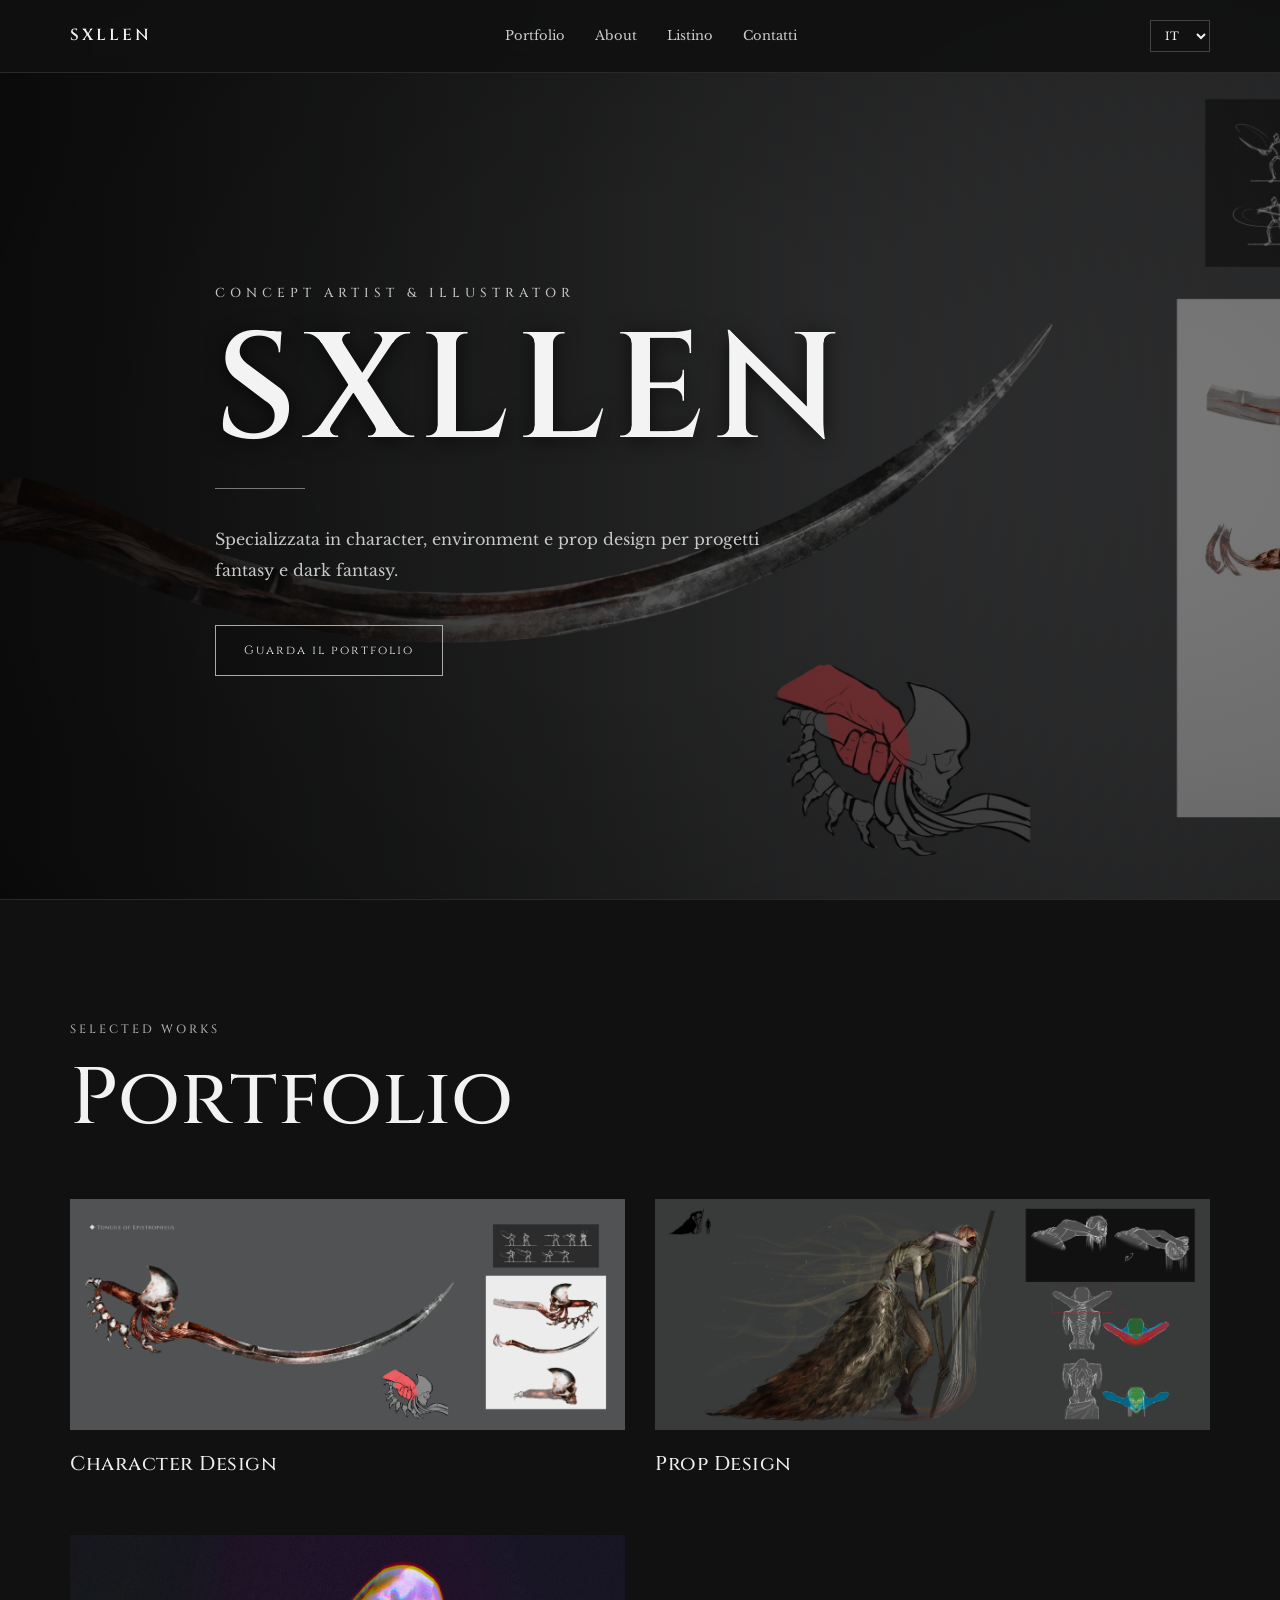
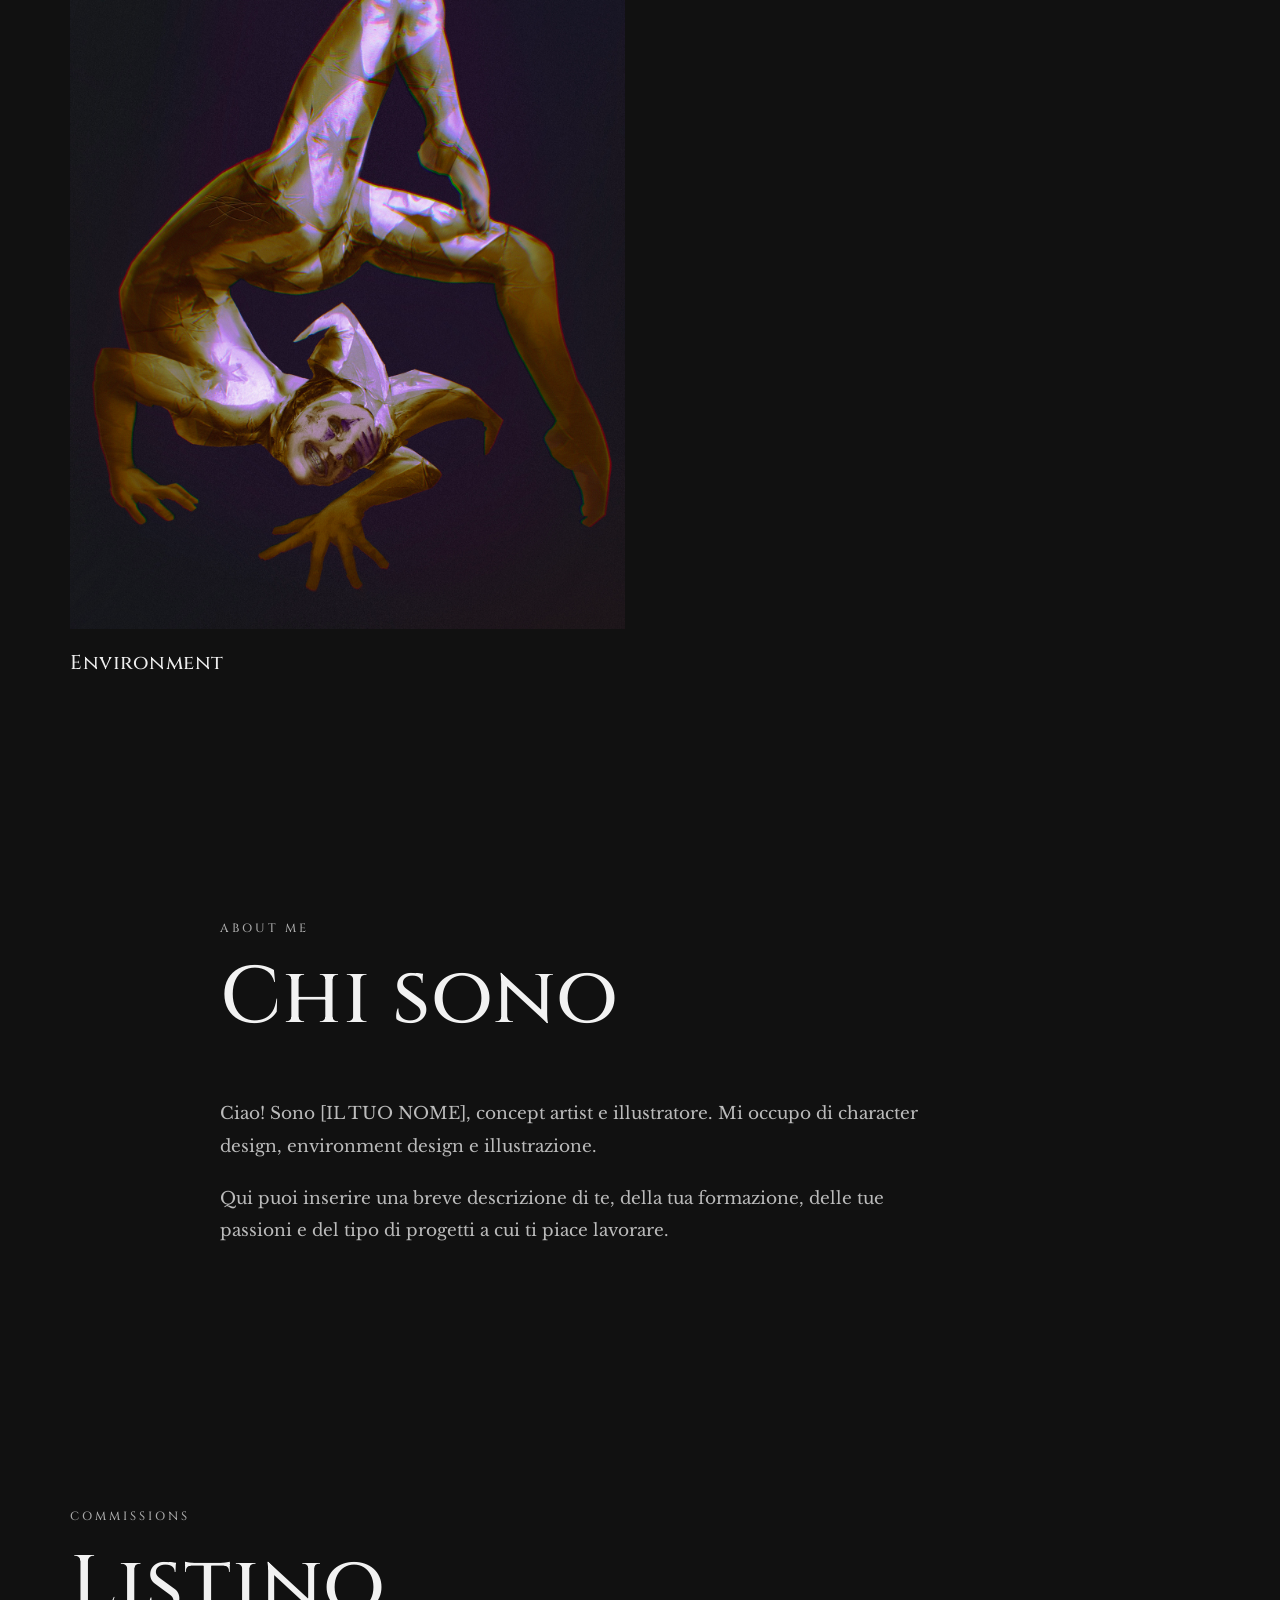
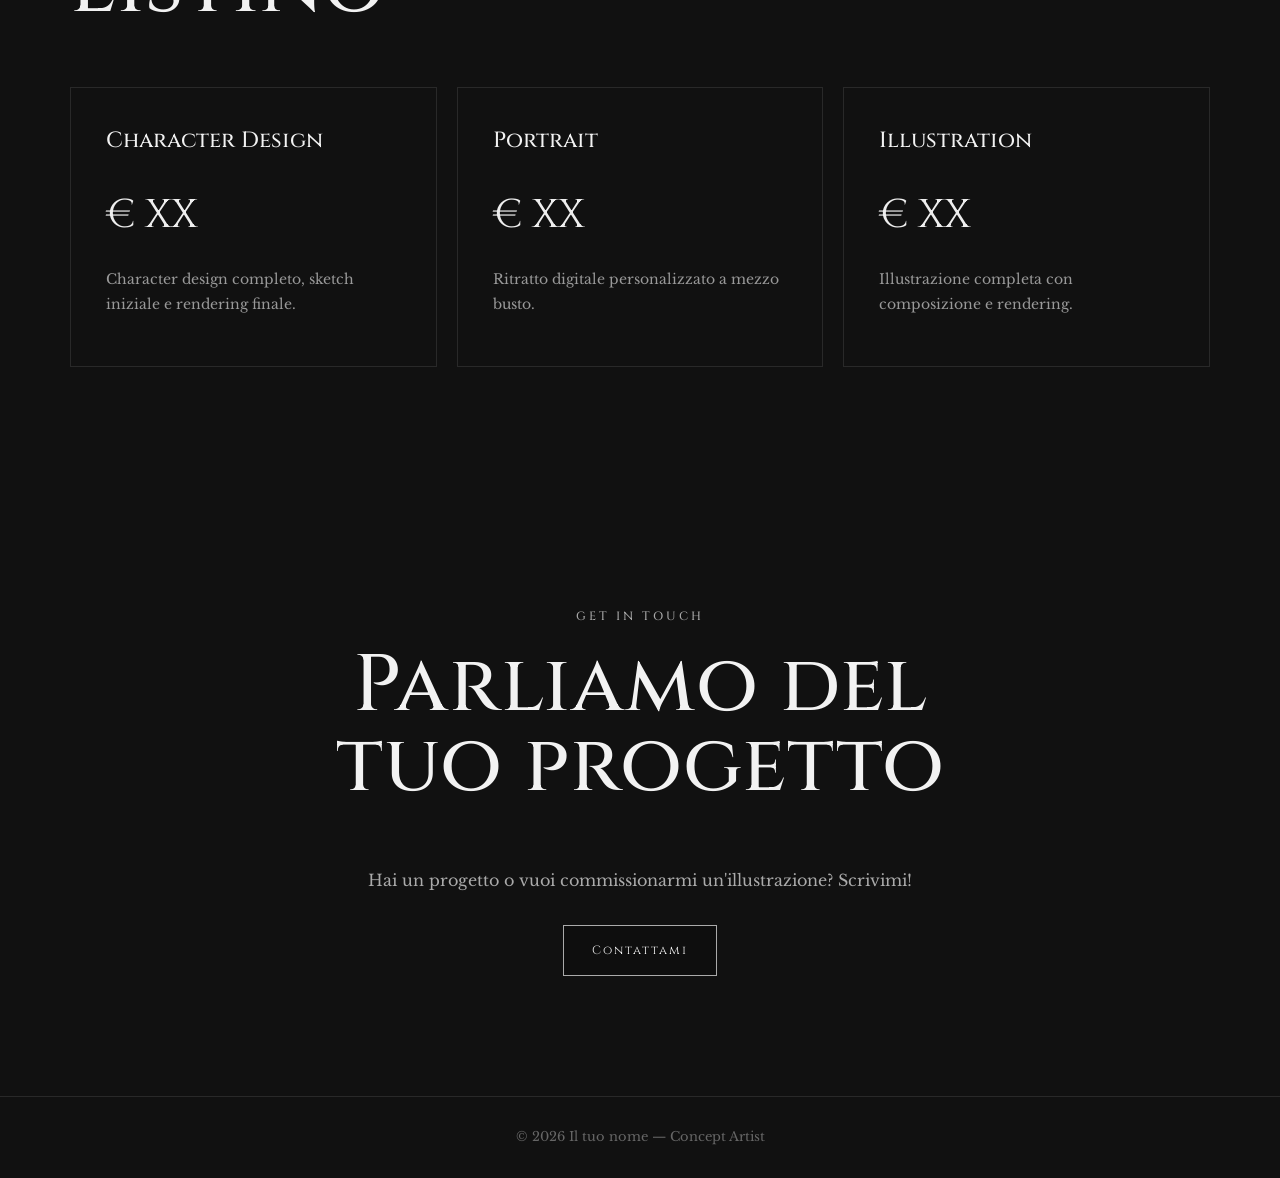
==== index.html @ 916ef934 "Update index.html" ====
<!DOCTYPE html>
<html lang="it">

<head>

    <meta charset="UTF-8">

    <meta name="viewport" content="width=device-width, initial-scale=1.0">

    <title>SXLLEN — Concept Artist & Illustrator</title>


    <!-- GOOGLE FONTS -->

    <link rel="preconnect" href="https://fonts.googleapis.com">

    <link rel="preconnect" href="https://fonts.gstatic.com" crossorigin>

    <link
        href="https://fonts.googleapis.com/css2?family=Cinzel:wght@400;500;600;700&family=Libre+Baskerville:wght@400;700&display=swap"
        rel="stylesheet"
    >


    <!-- MAIN CSS -->

    <link rel="stylesheet" href="style.css">

</head>


<body>


<header>

    <nav>

        <a href="#home" class="logo">
            SXLLEN
        </a>


        <div class="menu">

            <a href="#portfolio" data-i18n="navPortfolio">
                Portfolio
            </a>

            <a href="#about" data-i18n="navAbout">
                About
            </a>

            <a href="#commissions" data-i18n="navCommissions">
                Listino
            </a>

            <a href="#contact" data-i18n="navContact">
                Contatti
            </a>

        </div>


        <!-- LANGUAGE SELECTOR -->

        <select id="languageSelector" aria-label="Language">

            <option value="it">IT</option>

            <option value="en">EN</option>

            <option value="es">ES</option>

            <option value="fr">FR</option>

            <option value="de">DE</option>

            <option value="ja">JP</option>

        </select>


    </nav>

</header>



<main>


    <!-- =========================
         HOME
    ========================== -->

    <section id="home" class="hero">


        <div class="hero-text">


            <p
                class="small-title"
                data-i18n="heroSmall"
            >
                CONCEPT ARTIST & ILLUSTRATOR
            </p>


            <h1 data-i18n="heroTitle">
                SXLLEN
            </h1>


            <p data-i18n="heroDescription">

                Specializzata in character, environment e prop
                design per progetti fantasy e dark fantasy,
                con un focus su illustrazione e 3D.

            </p>


            <a
                href="#portfolio"
                class="button"
                data-i18n="heroButton"
            >
                Guarda il portfolio
            </a>


        </div>


    </section>



    <!-- =========================
         PORTFOLIO
    ========================== -->

    <section id="portfolio" class="section">


        <p
            class="small-title"
            data-i18n="portfolioSmall"
        >
            SELECTED WORKS
        </p>


        <h2 data-i18n="portfolioTitle">
            Portfolio
        </h2>



        <!-- MAIN PORTFOLIO CATEGORIES -->

        <div
            id="portfolioCategories"
            class="portfolio-categories"
        >


            <!-- CHARACTER DESIGN -->

            <div
                class="portfolio-category"
                onclick="openCategory('character-design')"
            >

                <div class="category-image">

                    <img
                        src="artwork01.JPG"
                        alt="Character Design"
                    >

                </div>


                <h3 data-i18n="categoryCharacter">
                    Character Design
                </h3>

            </div>



            <!-- PROP DESIGN -->

            <div
                class="portfolio-category"
                onclick="openCategory('prop-design')"
            >

                <div class="category-image">

                    <img
                        src="artwork02.JPG"
                        alt="Prop Design"
                    >

                </div>


                <h3 data-i18n="categoryProps">
                    Prop Design
                </h3>

            </div>



            <!-- ENVIRONMENT -->

            <div
                class="portfolio-category"
                onclick="openCategory('environment')"
            >

                <div class="category-image">

                    <img
                        src="artwork03.JPG"
                        alt="Environment"
                    >

                </div>


                <h3 data-i18n="categoryEnvironment">
                    Environment
                </h3>

            </div>


        <!-- =========================
             CHARACTER DESIGN
        ========================== -->

        <div
            id="character-design"
            class="portfolio-view"
            style="display: none;"
        >


            <button
                class="back-button"
                onclick="backToPortfolio()"
                data-i18n="backPortfolio"
            >
                ← Back to Portfolio
            </button>


            <h2 data-i18n="categoryCharacter">
                Character Design
            </h2>


            <div class="subcategory-list">


                <button
                    onclick="openSubcategory('characters')"
                    data-i18n="subcategoryCharacters"
                >
                    Characters
                </button>


                <button
                    onclick="openSubcategory('creature-design')"
                    data-i18n="subcategoryCreatures"
                >
                    Creature Design
                </button>


                <button
                    onclick="openSubcategory('boss-design')"
                    data-i18n="subcategoryBosses"
                >
                    Boss Design
                </button>


            </div>


        </div>



        <!-- =========================
             PROP DESIGN
        ========================== -->

        <div
            id="prop-design"
            class="portfolio-view"
            style="display: none;"
        >


            <button
                class="back-button"
                onclick="backToPortfolio()"
                data-i18n="backPortfolio"
            >
                ← Back to Portfolio
            </button>


            <h2 data-i18n="categoryProps">
                Prop Design
            </h2>


            <div class="subcategory-list">


                <button
                    onclick="openSubcategory('weapons')"
                    data-i18n="subcategoryWeapons"
                >
                    Weapons
                </button>


                <button
                    onclick="openSubcategory('items-and-collectibles')"
                    data-i18n="subcategoryItems"
                >
                    Items & Collectibles
                </button>


                <button
                    onclick="openSubcategory('set-dressing')"
                    data-i18n="subcategorySetDressing"
                >
                    Set Dressing
                </button>


            </div>


        </div>



        <!-- =========================
             ENVIRONMENT
        ========================== -->

        <div
            id="environment"
            class="portfolio-view"
            style="display: none;"
        >


            <button
                class="back-button"
                onclick="backToPortfolio()"
                data-i18n="backPortfolio"
            >
                ← Back to Portfolio
            </button>


            <h2 data-i18n="categoryEnvironment">
                Environment
            </h2>


            <div class="subcategory-list">


                <button
                    onclick="openSubcategory('interiors')"
                    data-i18n="subcategoryInteriors"
                >
                    Interiors
                </button>


                <button
                    onclick="openSubcategory('exteriors')"
                    data-i18n="subcategoryExteriors"
                >
                    Exteriors
                </button>


            </div>


        </div>



        <!-- =========================
             3D MODELS
        ========================== -->

        <div
            id="3d-models"
            class="portfolio-view"
            style="display: none;"
        >


            <button
                class="back-button"
                onclick="backToPortfolio()"
                data-i18n="backPortfolio"
            >
                ← Back to Portfolio
            </button>


            <h2 data-i18n="category3D">
                3D Models
            </h2>


            <div
                id="gallery-3d-models"
                class="gallery"
            >

                <!-- Images will be added later -->

            </div>


        </div>



        <!-- =========================
             SUBCATEGORY GALLERY
        ========================== -->

        <div
            id="subcategory-gallery"
            class="portfolio-view"
            style="display: none;"
        >


            <button
                class="back-button"
                onclick="backToCategory()"
                data-i18n="backCategory"
            >
                ← Back
            </button>


            <h2 id="subcategory-title"></h2>


            <div
                id="subcategory-images"
                class="gallery"
            >

                <!-- Images will be added later -->

            </div>


        </div>


    </section>



    <!-- =========================
         ABOUT
    ========================== -->

    <section
        id="about"
        class="section about"
    >


        <div>


            <p
                class="small-title"
                data-i18n="aboutSmall"
            >
                ABOUT ME
            </p>


            <h2 data-i18n="aboutTitle">
                Chi sono
            </h2>


            <p data-i18n="aboutText1">

                Ciao! Sono SXLLEN, concept artist e illustratrice.
                Mi occupo di character design, prop design,
                environment design, illustrazione e modellazione 3D.

            </p>


            <p data-i18n="aboutText2">

                Amo esplorare mondi fantasy e dark fantasy,
                creando personaggi, ambientazioni e oggetti
                attraverso un approccio semi-realistico.

            </p>


        </div>


    </section>



    <!-- =========================
         COMMISSIONS
    ========================== -->

    <section
        id="commissions"
        class="section"
    >


        <p
            class="small-title"
            data-i18n="commissionsSmall"
        >
            COMMISSIONS
        </p>


        <h2 data-i18n="commissionsTitle">
            Listino
        </h2>


        <div class="prices">


            <!-- CHARACTER DESIGN -->

            <div class="price-card">


                <h3 data-i18n="price1Title">
                    Character Design
                </h3>


                <p class="price">
                    € XX
                </p>


                <p data-i18n="price1Description">

                    Character design completo,
                    sketch iniziale e rendering finale.

                </p>


            </div>



            <!-- PORTRAIT -->

            <div class="price-card">


                <h3 data-i18n="price2Title">
                    Portrait
                </h3>


                <p class="price">
                    € XX
                </p>


                <p data-i18n="price2Description">

                    Ritratto digitale personalizzato
                    a mezzo busto.

                </p>


            </div>



            <!-- ILLUSTRATION -->

            <div class="price-card">


                <h3 data-i18n="price3Title">
                    Illustration
                </h3>


                <p class="price">
                    € XX
                </p>


                <p data-i18n="price3Description">

                    Illustrazione completa con
                    composizione e rendering.

                </p>


            </div>


        </div>


    </section>



    <!-- =========================
         CONTACT
    ========================== -->

    <section
        id="contact"
        class="section contact"
    >


        <p
            class="small-title"
            data-i18n="contactSmall"
        >
            GET IN TOUCH
        </p>


        <h2 data-i18n="contactTitle">
            Parliamo del tuo progetto
        </h2>


        <p data-i18n="contactDescription">

            Hai un progetto o vuoi commissionarmi
            un'illustrazione? Scrivimi!

        </p>


        <a
            href="mailto:sabrinasrn29@gmail.com"
            class="button"
            data-i18n="contactButton"
        >
            Contattami
        </a>


    </section>


</main>



<!-- =========================
     FOOTER
========================= -->

<footer>

    <p data-i18n="footer">
        © 2026 SXLLEN — Concept Artist & Illustrator
    </p>

</footer>



<!-- MAIN JAVASCRIPT -->

<script src="script.js"></script>


</body>

</html>
---- style.css ----
/* =========================================================
   SXLLEN PORTFOLIO
   DARK FANTASY · ELEGANT · GOTHIC
========================================================= */


/* =========================================================
   BASE
========================================================= */

* {
    margin: 0;
    padding: 0;
    box-sizing: border-box;
}

html {
    scroll-behavior: smooth;
}

body {
    font-family: "Libre Baskerville", serif;

    background: #111111;

    color: #f2f2f2;

    line-height: 1.6;
}

a {
    color: inherit;

    text-decoration: none;
}


/* =========================================================
   HEADER
========================================================= */

header {
    position: fixed;

    top: 0;
    left: 0;

    width: 100%;

    z-index: 1000;

    background: rgba(17, 17, 17, 0.92);

    backdrop-filter: blur(10px);

    border-bottom: 1px solid #292929;
}

nav {
    max-width: 1200px;

    margin: auto;

    padding: 20px 30px;

    display: flex;

    justify-content: space-between;

    align-items: center;

    gap: 30px;
}


/* Logo */

.logo {
    font-family: "Cinzel", serif;

    font-weight: 600;

    letter-spacing: 3px;

    white-space: nowrap;
}


/* Navigation */

.menu {
    display: flex;

    gap: 30px;

    align-items: center;
}

.menu a {
    font-family: "Libre Baskerville", serif;

    color: #cccccc;

    font-size: 13px;

    transition:
        color 0.3s ease;
}

.menu a:hover {
    color: #ffffff;
}


/* =========================================================
   LANGUAGE SELECTOR
========================================================= */

#languageSelector {
    background: #111111;

    color: #f2f2f2;

    border: 1px solid #444444;

    padding: 7px 10px;

    font-family: "Libre Baskerville", serif;

    font-size: 11px;

    cursor: pointer;

    outline: none;
}

#languageSelector:hover {
    border-color: #888888;
}


/* =========================================================
   HERO
========================================================= */

.hero {
    min-height: 100vh;

    position: relative;

    display: flex;

    align-items: center;

    padding: 140px 30px 80px;

    background:
        linear-gradient(
            90deg,
            rgba(8, 8, 8, 0.90) 0%,
            rgba(8, 8, 8, 0.72) 42%,
            rgba(8, 8, 8, 0.32) 100%
        ),
        url("artwork01.JPG");

    background-size: cover;

    background-position: center;

    border-bottom: 1px solid #292929;
}


/* Dark vignette */

.hero::after {
    content: "";

    position: absolute;

    inset: 0;

    pointer-events: none;

    background:
        radial-gradient(
            circle at center,
            transparent 30%,
            rgba(0, 0, 0, 0.38) 100%
        );
}


/* Hero content */

.hero-text {
    position: relative;

    z-index: 1;

    max-width: 850px;

    margin: 0 auto;

    width: 100%;
}


/* Small title */

.hero .small-title {
    font-family: "Cinzel", serif;

    font-size: 13px;

    font-weight: 500;

    letter-spacing: 5px;

    color: #c4c4c4;

    margin-bottom: 25px;

    text-transform: uppercase;
}


/* Main title */

.hero h1 {
    font-family: "Cinzel", serif;

    font-size: clamp(70px, 12vw, 150px);

    font-weight: 600;

    line-height: 0.85;

    letter-spacing: 8px;

    margin-bottom: 35px;

    color: #f3f3f3;

    text-shadow:
        0 3px 20px rgba(0, 0, 0, 0.65);
}


/* Gothic decorative line */

.hero h1::after {
    content: "";

    display: block;

    width: 90px;

    height: 1px;

    background: #777777;

    margin-top: 32px;
}


/* Hero description */

.hero p:not(.small-title) {
    max-width: 560px;

    font-family: "Libre Baskerville", serif;

    font-size: 16px;

    line-height: 1.9;

    color: #c8c8c8;

    margin-bottom: 40px;
}


/* =========================================================
   BUTTONS
========================================================= */

.button {
    display: inline-block;

    padding: 15px 28px;

    border: 1px solid #aaaaaa;

    background: rgba(0, 0, 0, 0.18);

    font-family: "Cinzel", serif;

    font-size: 12px;

    letter-spacing: 2px;

    transition:
        background 0.35s ease,
        border-color 0.35s ease,
        color 0.35s ease;
}

.button:hover {
    background: #f2f2f2;

    border-color: #f2f2f2;

    color: #111111;
}


/* =========================================================
   SECTIONS
========================================================= */

.section {
    max-width: 1200px;

    margin: auto;

    padding: 120px 30px;
}

.section h2 {
    font-family: "Cinzel", serif;

    font-weight: 500;

    font-size: clamp(45px, 7vw, 80px);

    line-height: 1;

    letter-spacing: 1px;

    margin-bottom: 60px;
}


/* Section small titles */

.small-title {
    font-family: "Cinzel", serif;

    font-weight: 500;

    font-size: 12px;

    letter-spacing: 3px;

    color: #aaaaaa;

    margin-bottom: 20px;

    text-transform: uppercase;
}


/* =========================================================
   PORTFOLIO CATEGORIES
========================================================= */

.portfolio-categories {
    display: grid;

    grid-template-columns:
        repeat(2, minmax(0, 1fr));

    gap: 55px 30px;

    margin-top: 40px;
}

.portfolio-category {
    cursor: pointer;

    overflow: hidden;
}


/* Category image */

.category-image {
    width: 100%;

    overflow: hidden;

    background: #181818;
}

.category-image img {
    display: block;

    width: 100%;

    height: auto;

    object-fit: contain;

    transition:
        transform 0.6s ease,
        opacity 0.6s ease;
}


/* Hover */

.portfolio-category:hover .category-image img {
    transform: scale(1.025);

    opacity: 0.88;
}


/* Category title */

.portfolio-category h3 {
    font-family: "Cinzel", serif;

    font-weight: 500;

    font-size: 20px;

    letter-spacing: 0.5px;

    margin-top: 18px;

    color: #eeeeee;
}


/* =========================================================
   PORTFOLIO SUBPAGES
========================================================= */

.portfolio-view {
    margin-top: 40px;
}

.portfolio-view h2 {
    font-family: "Cinzel", serif;

    font-weight: 500;
}


/* Back buttons */

.back-button {
    background: none;

    border: none;

    padding: 0;

    margin-bottom: 30px;

    cursor: pointer;

    font-family: "Libre Baskerville", serif;

    font-size: 13px;

    color: #cccccc;

    transition:
        color 0.3s ease;
}

.back-button:hover {
    color: #ffffff;
}


/* =========================================================
   SUBCATEGORY BUTTONS
========================================================= */

.subcategory-list {
    display: flex;

    flex-wrap: wrap;

    gap: 15px;

    margin-top: 30px;
}

.subcategory-list button {
    background: transparent;

    color: #eeeeee;

    border: 1px solid #555555;

    padding: 12px 20px;

    cursor: pointer;

    font-family: "Libre Baskerville", serif;

    font-size: 13px;

    transition:
        background 0.3s ease,
        color 0.3s ease,
        border-color 0.3s ease;
}

.subcategory-list button:hover {
    background: #eeeeee;

    color: #111111;

    border-color: #eeeeee;
}


/* =========================================================
   GALLERIES
========================================================= */

.gallery {
    display: grid;

    grid-template-columns:
        repeat(2, minmax(0, 1fr));

    gap: 50px 30px;
}

.artwork {
    overflow: hidden;
}

.artwork img {
    display: block;

    width: 100%;

    height: auto;

    object-fit: contain;

    transition:
        transform 0.5s ease;
}

.artwork:hover img {
    transform: scale(1.03);
}

.artwork h3 {
    font-family: "Cinzel", serif;

    font-weight: 500;

    margin-top: 18px;

    font-size: 20px;
}

.artwork p {
    color: #888888;

    font-family: "Libre Baskerville", serif;

    font-size: 14px;
}


/* =========================================================
   ABOUT
========================================================= */

.about {
    max-width: 900px;
}

.about h2 {
    font-family: "Cinzel", serif;
}

.about p:not(.small-title) {
    max-width: 700px;

    color: #bbbbbb;

    font-family: "Libre Baskerville", serif;

    font-size: 17px;

    line-height: 1.9;

    margin-bottom: 20px;
}


/* =========================================================
   COMMISSIONS / PRICES
========================================================= */

.prices {
    display: grid;

    grid-template-columns:
        repeat(3, minmax(0, 1fr));

    gap: 20px;
}

.price-card {
    border: 1px solid #292929;

    padding: 35px;

    min-height: 280px;

    transition:
        border-color 0.3s ease,
        transform 0.3s ease;
}

.price-card:hover {
    border-color: #666666;

    transform: translateY(-5px);
}

.price-card h3 {
    font-family: "Cinzel", serif;

    font-weight: 500;

    font-size: 22px;

    margin-bottom: 25px;
}

.price {
    font-family: "Cinzel", serif;

    font-size: 40px;

    margin-bottom: 20px;

    color: #eeeeee;
}

.price-card p:not(.price) {
    color: #999999;

    font-family: "Libre Baskerville", serif;

    font-size: 14px;

    line-height: 1.8;
}


/* =========================================================
   CONTACT
========================================================= */

.contact {
    text-align: center;

    max-width: 800px;
}

.contact h2 {
    font-family: "Cinzel", serif;
}

.contact p:not(.small-title) {
    color: #aaaaaa;

    font-family: "Libre Baskerville", serif;

    margin-bottom: 30px;

    line-height: 1.8;
}


/* =========================================================
   FOOTER
========================================================= */

footer {
    border-top: 1px solid #292929;

    padding: 30px;

    text-align: center;

    color: #666666;

    font-family: "Libre Baskerville", serif;

    font-size: 13px;
}


/* =========================================================
   MOBILE
========================================================= */

@media (max-width: 700px) {

    /* Header */

    nav {
        padding: 18px 20px;

        gap: 15px;
    }

    .logo {
        font-size: 14px;

        letter-spacing: 2px;
    }

    .menu {
        gap: 12px;
    }

    .menu a {
        font-size: 10px;
    }

    #languageSelector {
        padding: 6px 7px;

        font-size: 10px;
    }


    /* Hero */

    .hero {
        padding-left: 20px;

        padding-right: 20px;

        background:
            linear-gradient(
                rgba(8, 8, 8, 0.78),
                rgba(8, 8, 8, 0.72)
            ),
            url("artwork01.JPG");

        background-size: cover;

        background-position: center;
    }

    .hero-text {
        max-width: 100%;
    }

    .hero .small-title {
        font-size: 10px;

        letter-spacing: 3px;

        line-height: 1.6;
    }

    .hero h1 {
        font-size: clamp(55px, 17vw, 90px);

        letter-spacing: 4px;
    }

    .hero h1::after {
        width: 60px;

        margin-top: 25px;
    }

    .hero p:not(.small-title) {
        font-size: 14px;

        line-height: 1.8;
    }


    /* Sections */

    .section {
        padding: 80px 20px;
    }

    .section h2 {
        font-size: clamp(40px, 12vw, 65px);

        margin-bottom: 45px;
    }


    /* Portfolio */

    .portfolio-categories {
        grid-template-columns: 1fr;

        gap: 45px;
    }

    .portfolio-category h3 {
        font-size: 18px;
    }


    /* Gallery */

    .gallery {
        grid-template-columns: 1fr;
    }


    /* Prices */

    .prices {
        grid-template-columns: 1fr;
    }


    /* Subcategories */

    .subcategory-list {
        gap: 10px;
    }

    .subcategory-list button {
        padding: 10px 15px;

        font-size: 12px;
    }

}
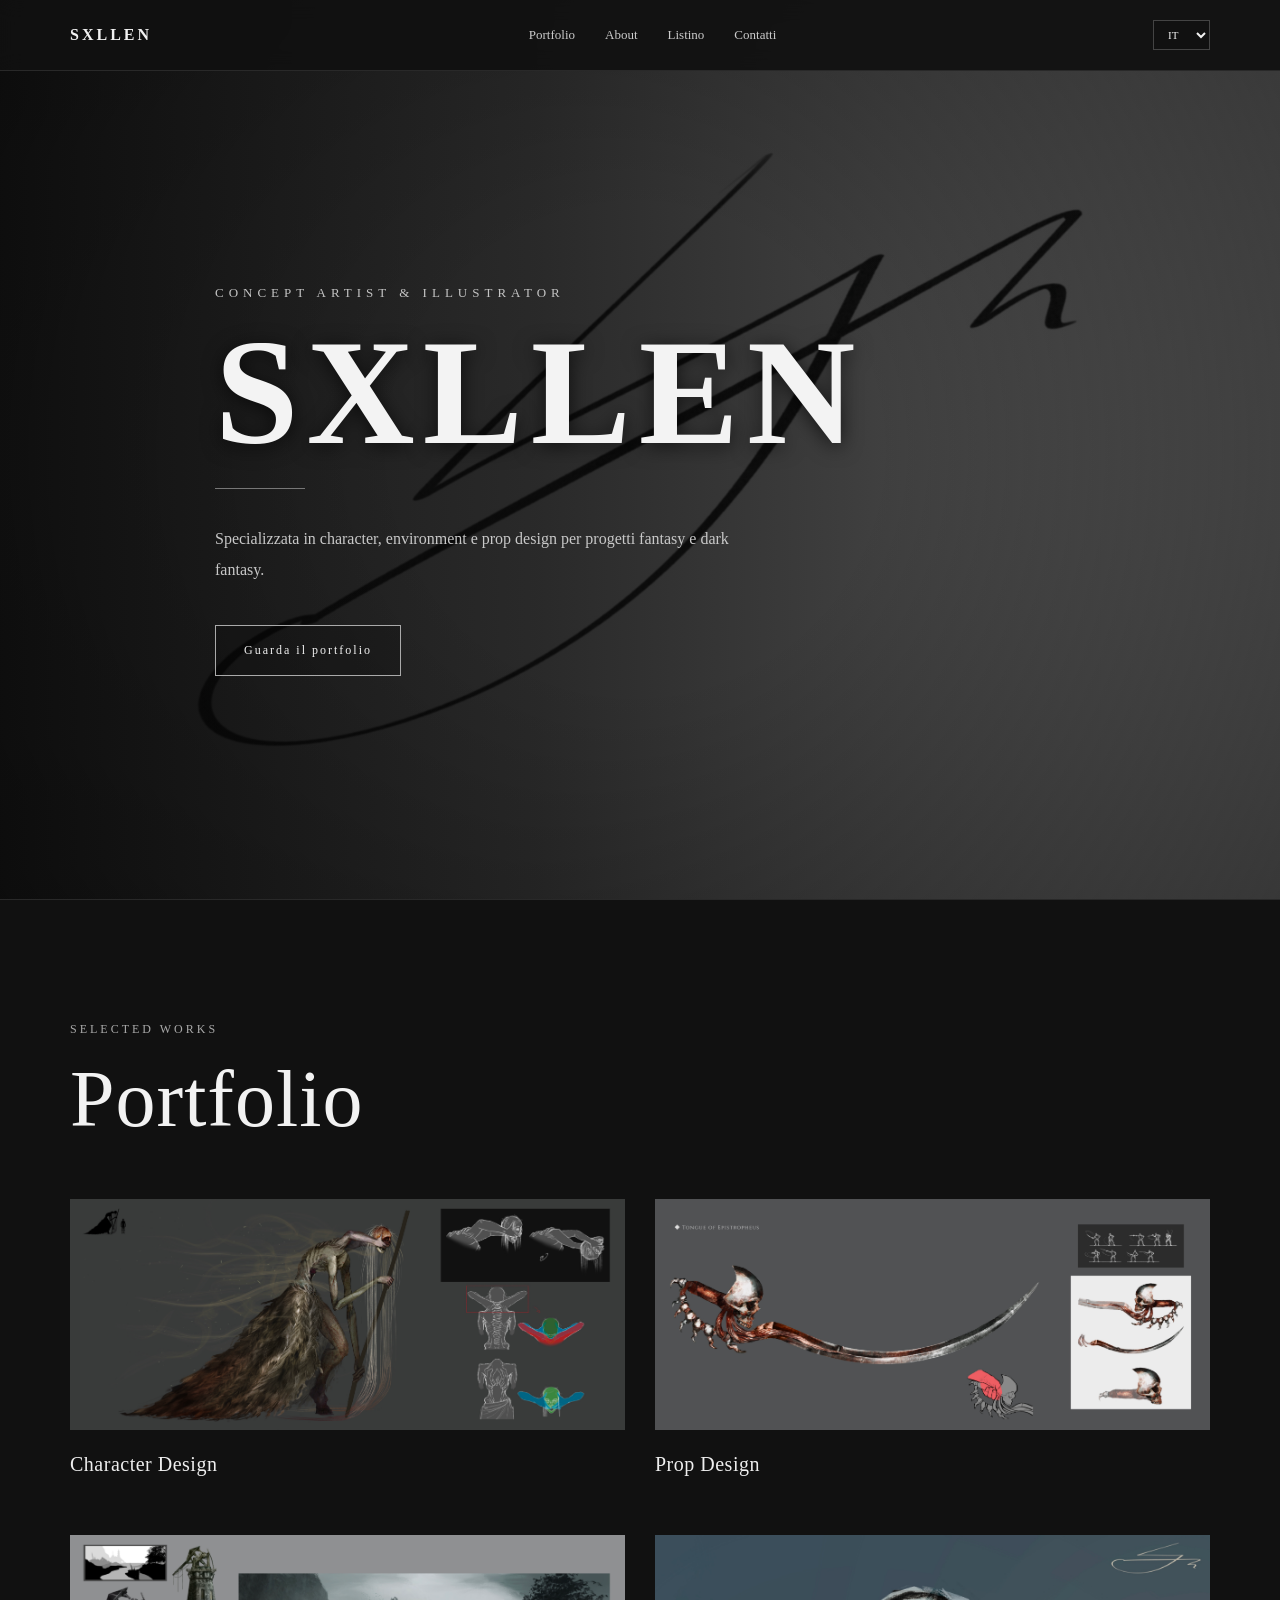
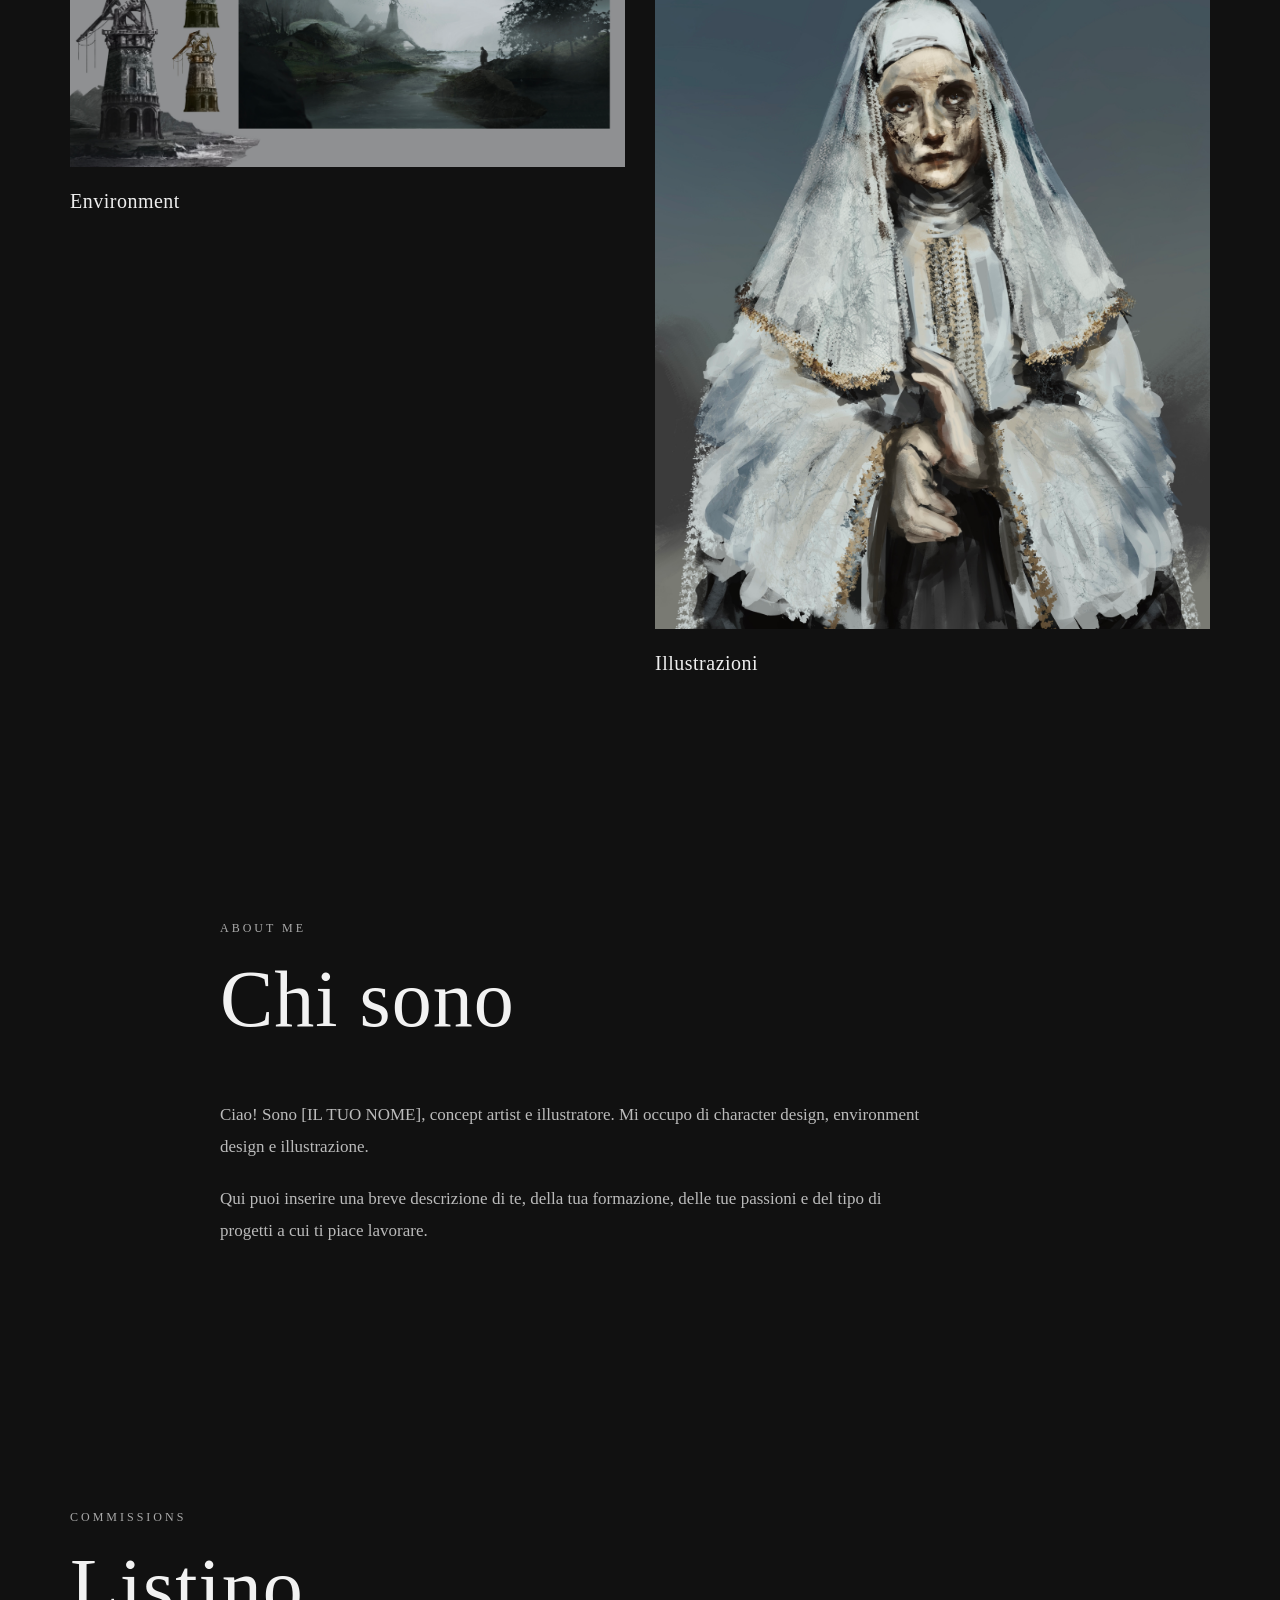
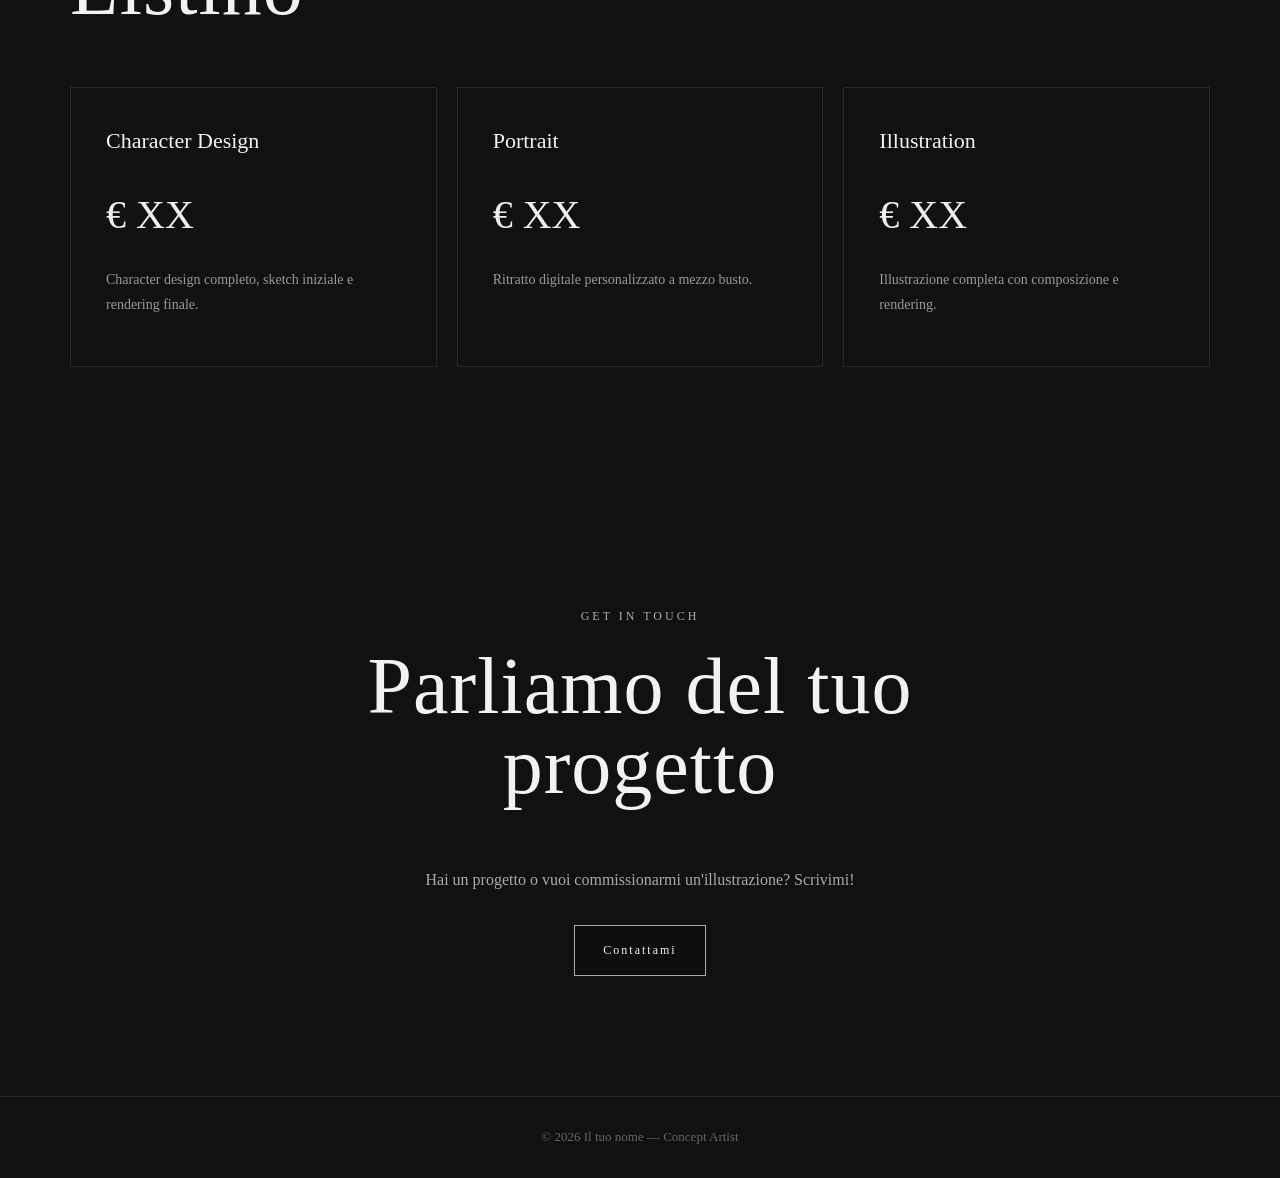
==== commit 45797bfc: "Update index.html" ====
--- a/index.html
+++ b/index.html
@@ -8,21 +8,6 @@
     <meta name="viewport" content="width=device-width, initial-scale=1.0">
 
     <title>SXLLEN — Concept Artist & Illustrator</title>
-
-
-    <!-- GOOGLE FONTS -->
-
-    <link rel="preconnect" href="https://fonts.googleapis.com">
-
-    <link rel="preconnect" href="https://fonts.gstatic.com" crossorigin>
-
-    <link
-        href="https://fonts.googleapis.com/css2?family=Cinzel:wght@400;500;600;700&family=Libre+Baskerville:wght@400;700&display=swap"
-        rel="stylesheet"
-    >
-
-
-    <!-- MAIN CSS -->
 
     <link rel="stylesheet" href="style.css">
 
@@ -90,9 +75,9 @@
 <main>
 
 
-    <!-- =========================
+    <!-- =====================================================
          HOME
-    ========================== -->
+    ====================================================== -->
 
     <section id="home" class="hero">
 
@@ -138,9 +123,9 @@
 
 
 
-    <!-- =========================
+    <!-- =====================================================
          PORTFOLIO
-    ========================== -->
+    ====================================================== -->
 
     <section id="portfolio" class="section">
 
@@ -159,7 +144,9 @@
 
 
 
-        <!-- MAIN PORTFOLIO CATEGORIES -->
+        <!-- =================================================
+             MAIN PORTFOLIO CATEGORIES
+        ================================================== -->
 
         <div
             id="portfolioCategories"
@@ -177,7 +164,7 @@
                 <div class="category-image">
 
                     <img
-                        src="artwork01.JPG"
+                        src="character-cover.JPG"
                         alt="Character Design"
                     >
 
@@ -202,7 +189,7 @@
                 <div class="category-image">
 
                     <img
-                        src="artwork02.JPG"
+                        src="prop-cover.JPG"
                         alt="Prop Design"
                     >
 
@@ -227,7 +214,7 @@
                 <div class="category-image">
 
                     <img
-                        src="artwork03.JPG"
+                        src="environment-cover.JPG"
                         alt="Environment"
                     >
 
@@ -241,9 +228,38 @@
             </div>
 
 
-        <!-- =========================
+
+            <!-- ILLUSTRAZIONI -->
+
+            <div
+                class="portfolio-category"
+                onclick="openCategory('illustrations')"
+            >
+
+                <div class="category-image">
+
+                    <img
+                        src="illustration-cover.JPG"
+                        alt="Illustrazioni"
+                    >
+
+                </div>
+
+
+                <h3 data-i18n="categoryIllustrations">
+                    Illustrazioni
+                </h3>
+
+            </div>
+
+
+        </div>
+
+
+
+        <!-- =================================================
              CHARACTER DESIGN
-        ========================== -->
+        ================================================== -->
 
         <div
             id="character-design"
@@ -300,9 +316,9 @@
 
 
 
-        <!-- =========================
+        <!-- =================================================
              PROP DESIGN
-        ========================== -->
+        ================================================== -->
 
         <div
             id="prop-design"
@@ -359,9 +375,9 @@
 
 
 
-        <!-- =========================
+        <!-- =================================================
              ENVIRONMENT
-        ========================== -->
+        ================================================== -->
 
         <div
             id="environment"
@@ -410,9 +426,51 @@
 
 
 
-        <!-- =========================
+        <!-- =================================================
+             ILLUSTRAZIONI
+             NESSUNA SOTTOCATEGORIA
+        ================================================== -->
+
+        <div
+            id="illustrations"
+            class="portfolio-view"
+            style="display: none;"
+        >
+
+
+            <button
+                class="back-button"
+                onclick="backToPortfolio()"
+                data-i18n="backPortfolio"
+            >
+                ← Back to Portfolio
+            </button>
+
+
+            <h2 data-i18n="categoryIllustrations">
+                Illustrazioni
+            </h2>
+
+
+            <div
+                id="gallery-illustrations"
+                class="gallery"
+            >
+
+                <!-- Images will be added here later -->
+
+            </div>
+
+
+        </div>
+
+
+
+        <!-- =================================================
              3D MODELS
-        ========================== -->
+             TEMPORANEAMENTE NON VISIBILE
+             MANTENUTO PER IL FUTURO
+        ================================================== -->
 
         <div
             id="3d-models"
@@ -440,18 +498,18 @@
                 class="gallery"
             >
 
-                <!-- Images will be added later -->
-
-            </div>
-
-
-        </div>
-
-
-
-        <!-- =========================
+                <!-- Images will be added here later -->
+
+            </div>
+
+
+        </div>
+
+
+
+        <!-- =================================================
              SUBCATEGORY GALLERY
-        ========================== -->
+        ================================================== -->
 
         <div
             id="subcategory-gallery"
@@ -477,7 +535,7 @@
                 class="gallery"
             >
 
-                <!-- Images will be added later -->
+                <!-- Images will be added here later -->
 
             </div>
 
@@ -489,9 +547,9 @@
 
 
 
-    <!-- =========================
+    <!-- =====================================================
          ABOUT
-    ========================== -->
+    ====================================================== -->
 
     <section
         id="about"
@@ -519,16 +577,16 @@
 
                 Ciao! Sono SXLLEN, concept artist e illustratrice.
                 Mi occupo di character design, prop design,
-                environment design, illustrazione e modellazione 3D.
+                environment design e illustrazione.
 
             </p>
 
 
             <p data-i18n="aboutText2">
 
-                Amo esplorare mondi fantasy e dark fantasy,
-                creando personaggi, ambientazioni e oggetti
-                attraverso un approccio semi-realistico.
+                Qui puoi inserire una breve descrizione della tua
+                formazione, delle tue passioni e del tipo di
+                progetti a cui ti piace lavorare.
 
             </p>
 
@@ -540,9 +598,9 @@
 
 
 
-    <!-- =========================
+    <!-- =====================================================
          COMMISSIONS
-    ========================== -->
+    ====================================================== -->
 
     <section
         id="commissions"
@@ -653,9 +711,9 @@
 
 
 
-    <!-- =========================
+    <!-- =====================================================
          CONTACT
-    ========================== -->
+    ====================================================== -->
 
     <section
         id="contact"
@@ -700,9 +758,9 @@
 
 
 
-<!-- =========================
+<!-- =========================================================
      FOOTER
-========================= -->
+========================================================= -->
 
 <footer>
 
@@ -714,8 +772,6 @@
 
 
 
-<!-- MAIN JAVASCRIPT -->
-
 <script src="script.js"></script>
 
 
--- a/style.css
+++ b/style.css
@@ -161,7 +161,7 @@
             rgba(8, 8, 8, 0.72) 42%,
             rgba(8, 8, 8, 0.32) 100%
         ),
-        url("artwork01.JPG");
+        url("hero.JPG");
 
     background-size: cover;
 
@@ -754,7 +754,7 @@
                 rgba(8, 8, 8, 0.78),
                 rgba(8, 8, 8, 0.72)
             ),
-            url("artwork01.JPG");
+            url("hero.JPG");
 
         background-size: cover;
 
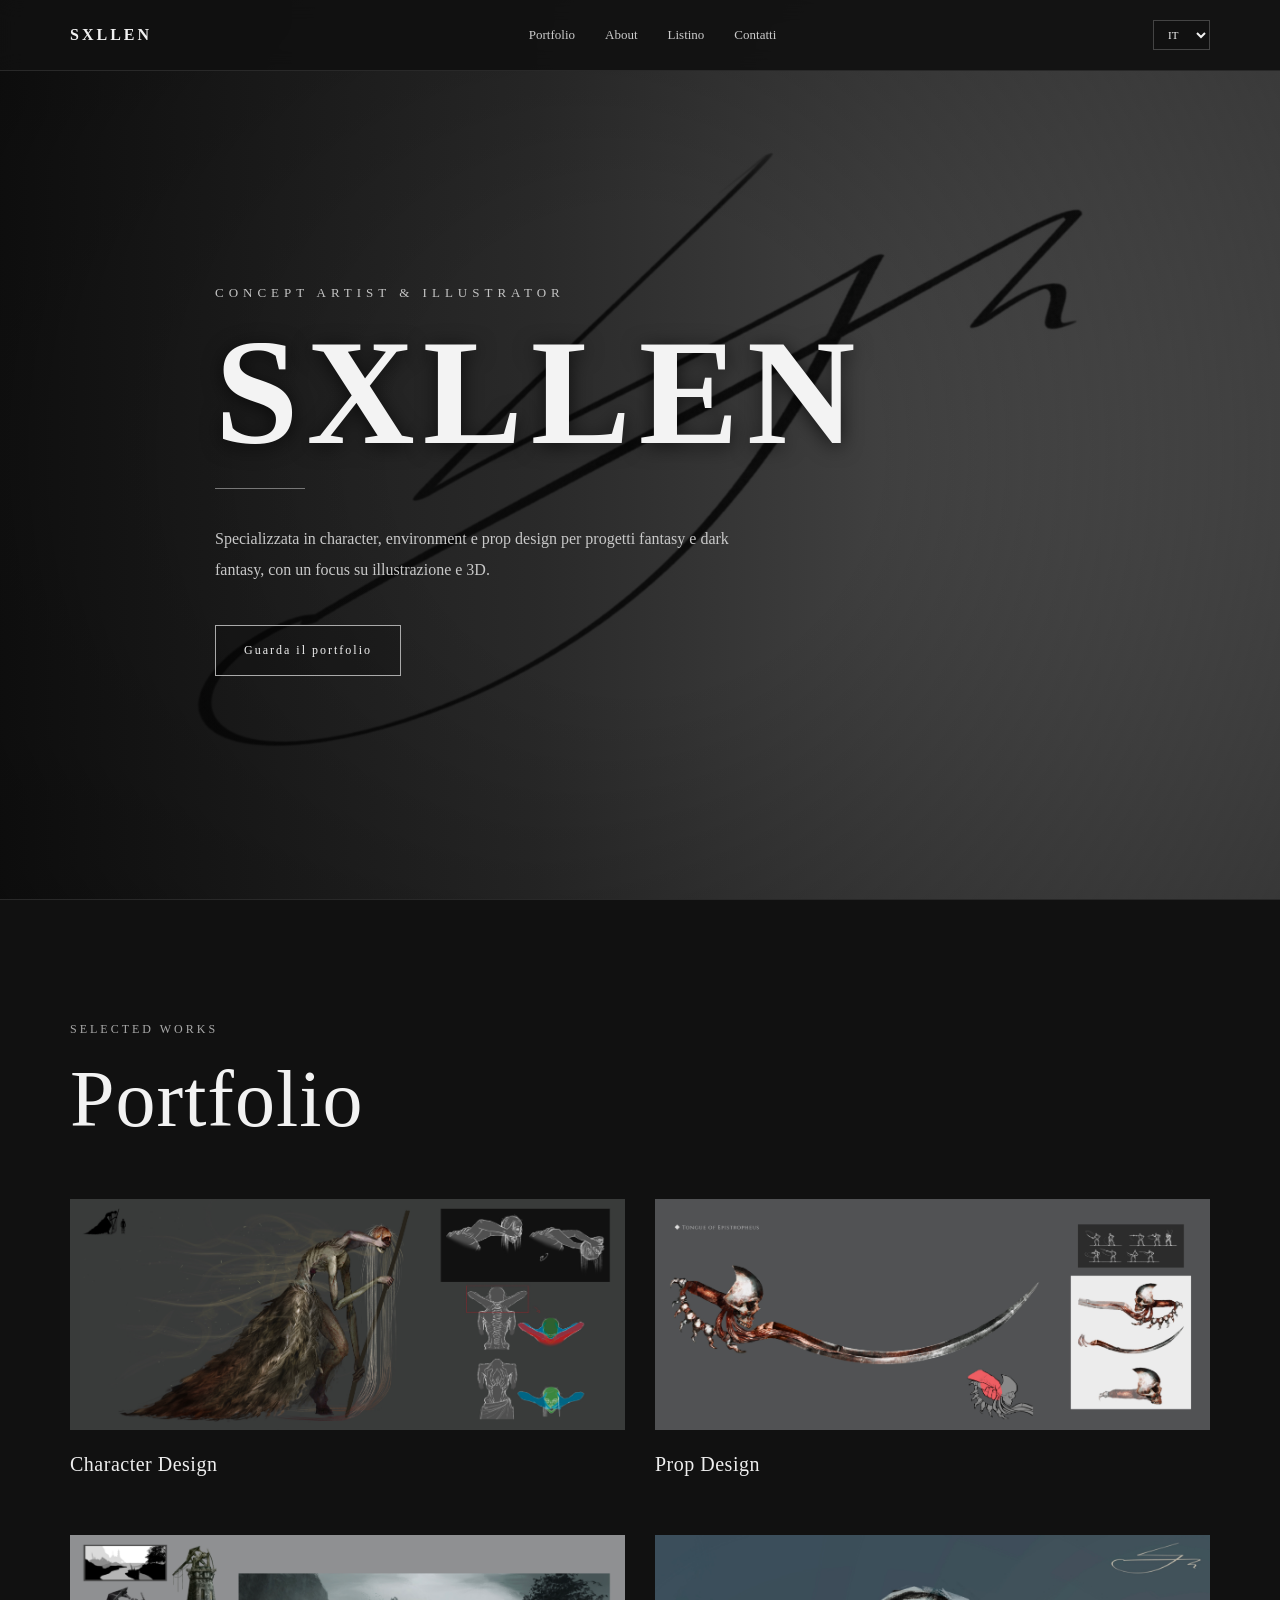
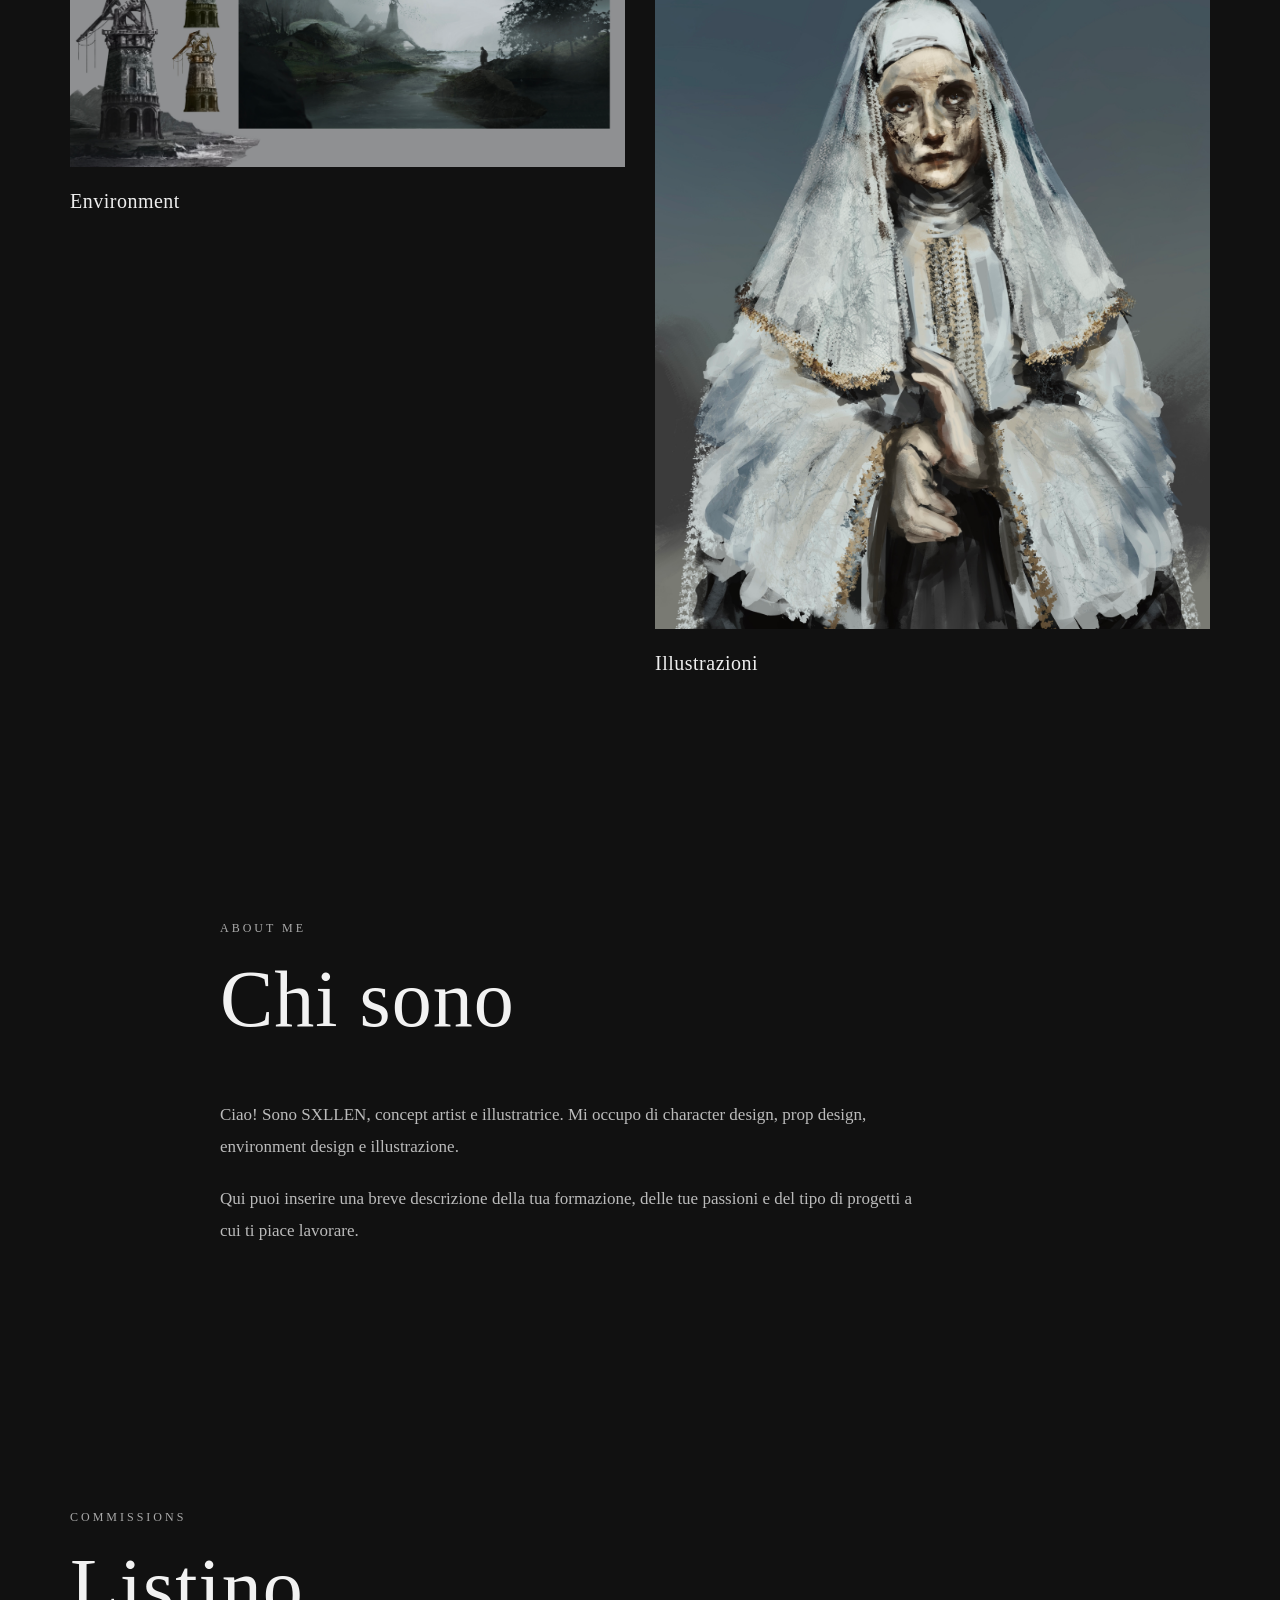
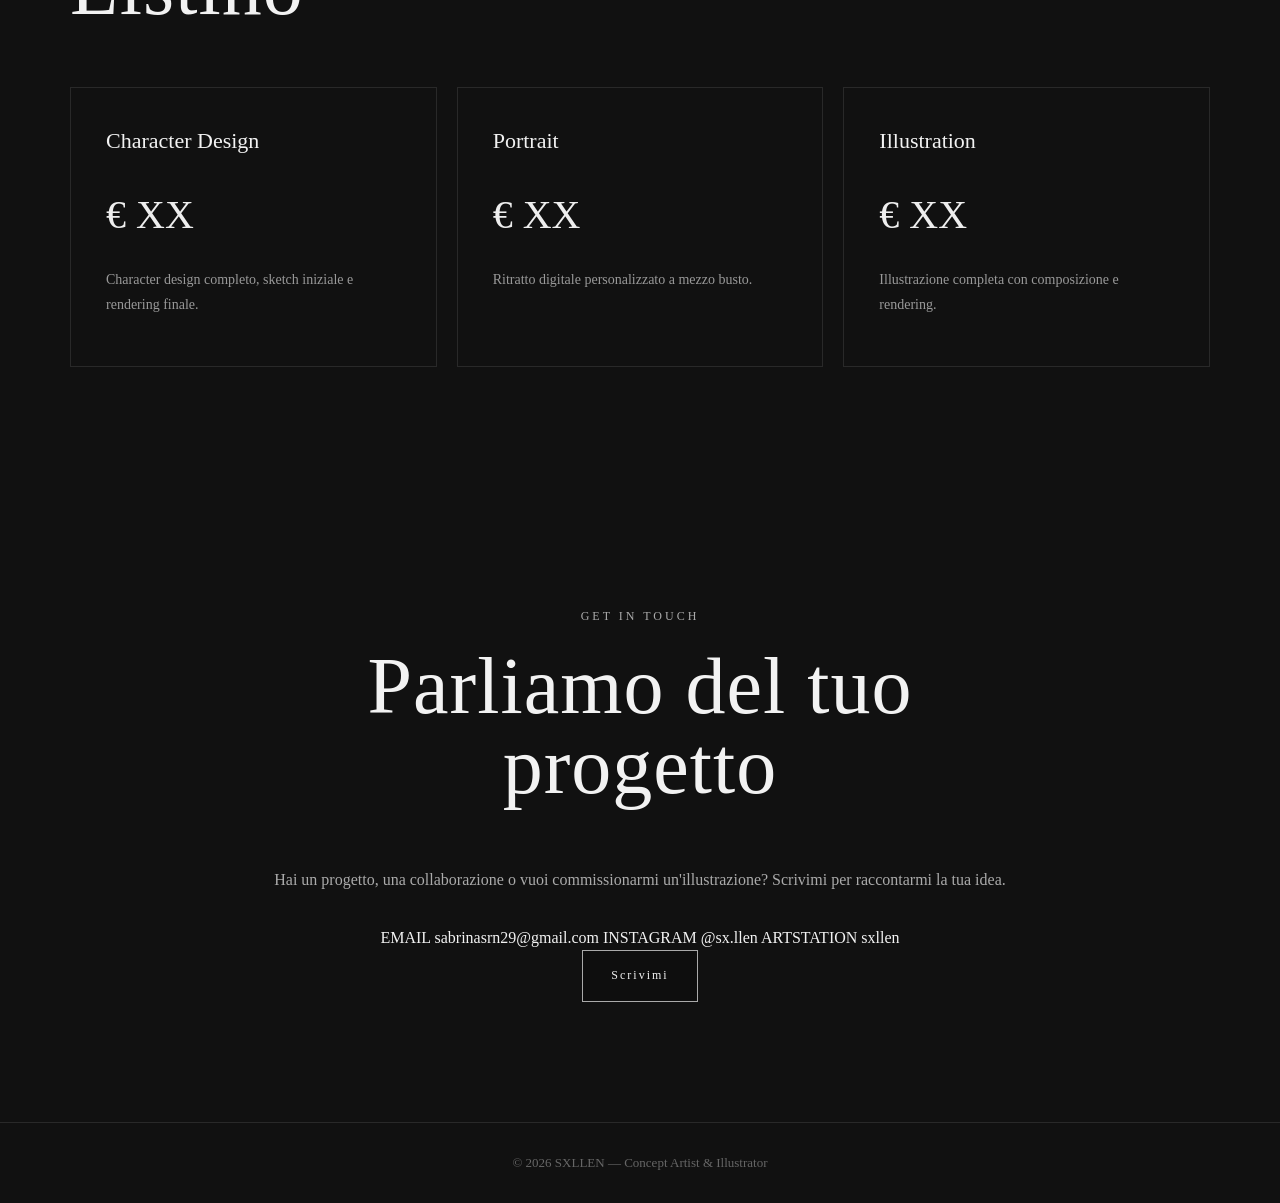
==== commit 275eee0f: "Update index.html" ====
--- a/index.html
+++ b/index.html
@@ -144,9 +144,7 @@
 
 
 
-        <!-- =================================================
-             MAIN PORTFOLIO CATEGORIES
-        ================================================== -->
+        <!-- MAIN PORTFOLIO CATEGORIES -->
 
         <div
             id="portfolioCategories"
@@ -257,9 +255,7 @@
 
 
 
-        <!-- =================================================
-             CHARACTER DESIGN
-        ================================================== -->
+        <!-- CHARACTER DESIGN -->
 
         <div
             id="character-design"
@@ -316,9 +312,7 @@
 
 
 
-        <!-- =================================================
-             PROP DESIGN
-        ================================================== -->
+        <!-- PROP DESIGN -->
 
         <div
             id="prop-design"
@@ -375,9 +369,7 @@
 
 
 
-        <!-- =================================================
-             ENVIRONMENT
-        ================================================== -->
+        <!-- ENVIRONMENT -->
 
         <div
             id="environment"
@@ -426,10 +418,7 @@
 
 
 
-        <!-- =================================================
-             ILLUSTRAZIONI
-             NESSUNA SOTTOCATEGORIA
-        ================================================== -->
+        <!-- ILLUSTRAZIONI -->
 
         <div
             id="illustrations"
@@ -466,11 +455,8 @@
 
 
 
-        <!-- =================================================
-             3D MODELS
-             TEMPORANEAMENTE NON VISIBILE
-             MANTENUTO PER IL FUTURO
-        ================================================== -->
+        <!-- 3D MODELS
+             TEMPORANEAMENTE NON VISIBILE -->
 
         <div
             id="3d-models"
@@ -507,9 +493,7 @@
 
 
 
-        <!-- =================================================
-             SUBCATEGORY GALLERY
-        ================================================== -->
+        <!-- SUBCATEGORY GALLERY -->
 
         <div
             id="subcategory-gallery"
@@ -624,8 +608,6 @@
         <div class="prices">
 
 
-            <!-- CHARACTER DESIGN -->
-
             <div class="price-card">
 
 
@@ -651,8 +633,6 @@
 
 
 
-            <!-- PORTRAIT -->
-
             <div class="price-card">
 
 
@@ -677,8 +657,6 @@
             </div>
 
 
-
-            <!-- ILLUSTRATION -->
 
             <div class="price-card">
 
@@ -736,18 +714,89 @@
 
         <p data-i18n="contactDescription">
 
-            Hai un progetto o vuoi commissionarmi
-            un'illustrazione? Scrivimi!
+            Hai un progetto, una collaborazione o vuoi
+            commissionarmi un'illustrazione?
+            Scrivimi per raccontarmi la tua idea.
 
         </p>
 
+
+
+        <!-- EMAIL -->
+
+        <div class="contact-links">
+
+
+            <a
+                href="mailto:sabrinasrn29@gmail.com"
+                class="contact-link"
+            >
+
+                <span class="contact-label">
+                    EMAIL
+                </span>
+
+                <span class="contact-value">
+                    sabrinasrn29@gmail.com
+                </span>
+
+            </a>
+
+
+
+            <!-- INSTAGRAM -->
+
+            <a
+                href="https://www.instagram.com/sx.llen/"
+                target="_blank"
+                rel="noopener noreferrer"
+                class="contact-link"
+            >
+
+                <span class="contact-label">
+                    INSTAGRAM
+                </span>
+
+                <span class="contact-value">
+                    @sx.llen
+                </span>
+
+            </a>
+
+
+
+            <!-- ARTSTATION -->
+
+            <a
+                href="https://www.artstation.com/sxllen"
+                target="_blank"
+                rel="noopener noreferrer"
+                class="contact-link"
+            >
+
+                <span class="contact-label">
+                    ARTSTATION
+                </span>
+
+                <span class="contact-value">
+                    sxllen
+                </span>
+
+            </a>
+
+
+        </div>
+
+
+
+        <!-- CONTACT BUTTON -->
 
         <a
             href="mailto:sabrinasrn29@gmail.com"
             class="button"
             data-i18n="contactButton"
         >
-            Contattami
+            Scrivimi
         </a>
 
 
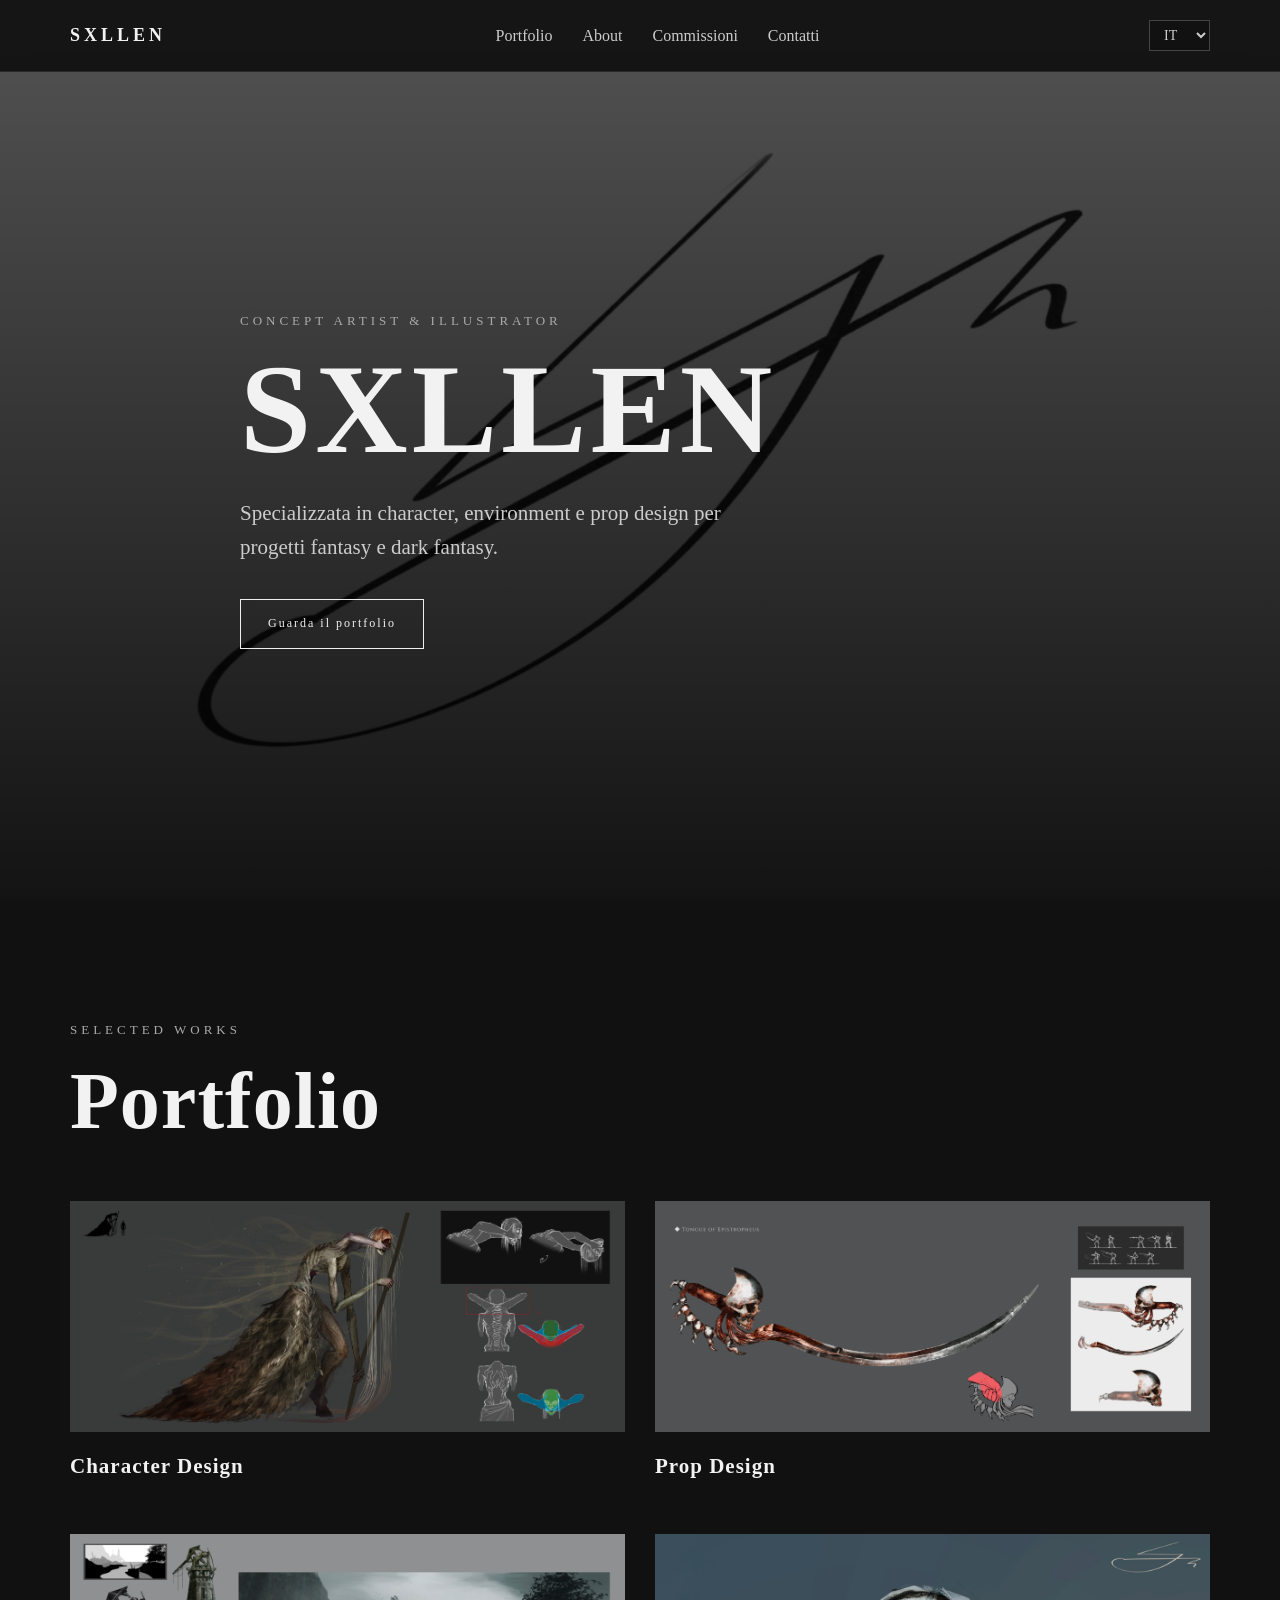
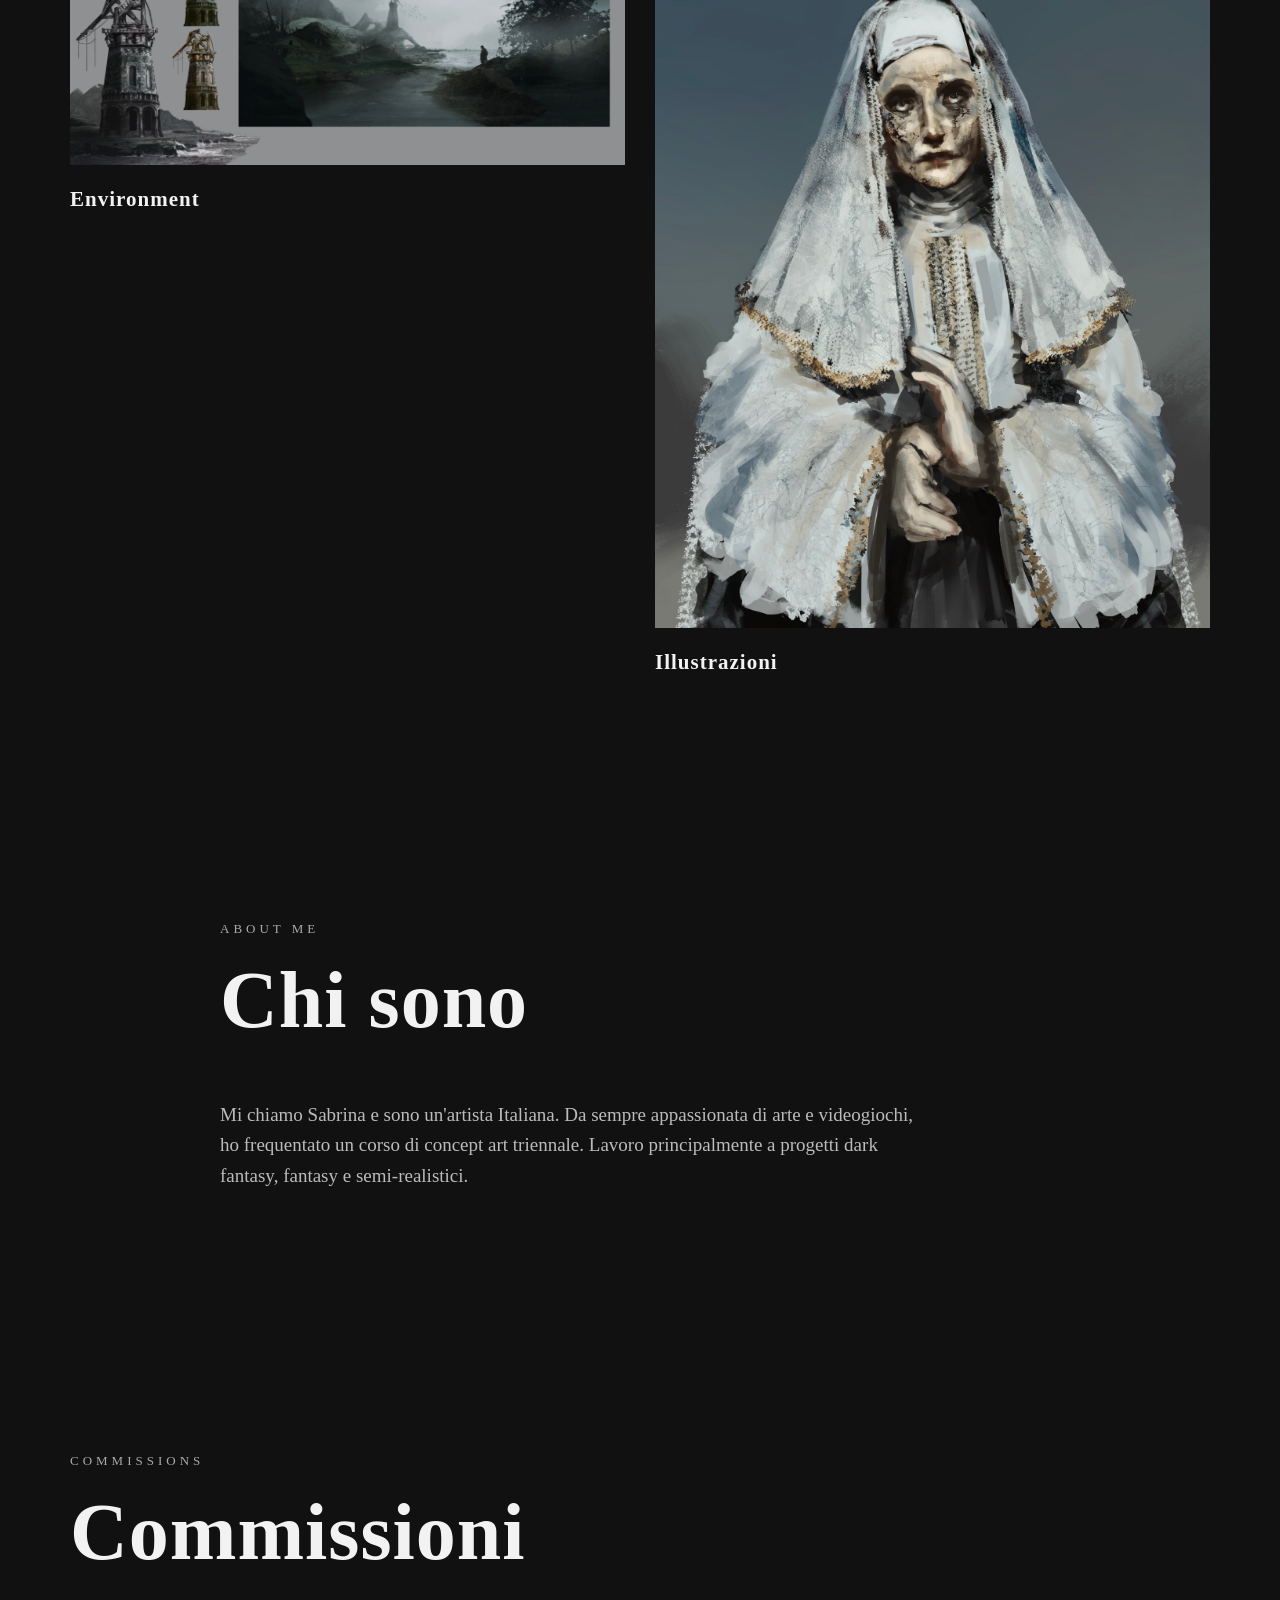
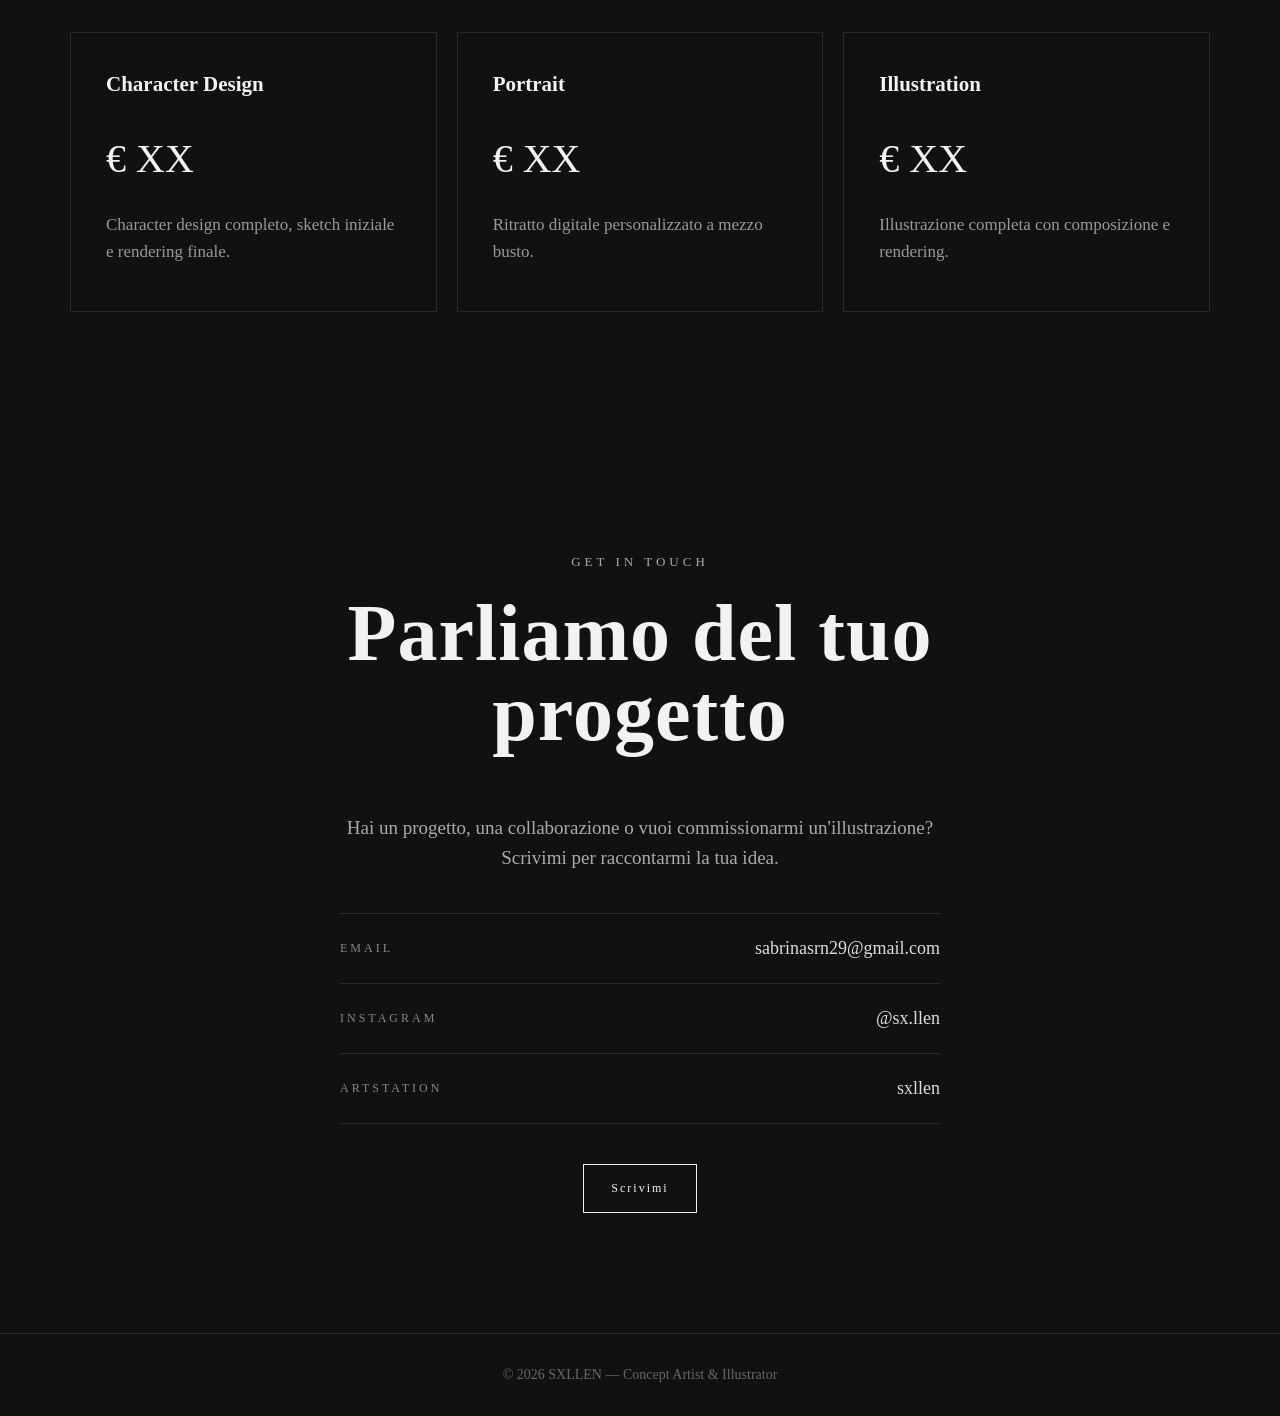
==== commit a9143f7b: "Update index.html" ====
--- a/index.html
+++ b/index.html
@@ -37,7 +37,7 @@
             </a>
 
             <a href="#commissions" data-i18n="navCommissions">
-                Listino
+                Commissioni
             </a>
 
             <a href="#contact" data-i18n="navContact">
@@ -101,8 +101,7 @@
             <p data-i18n="heroDescription">
 
                 Specializzata in character, environment e prop
-                design per progetti fantasy e dark fantasy,
-                con un focus su illustrazione e 3D.
+                design per progetti fantasy e dark fantasy.
 
             </p>
 
@@ -559,18 +558,16 @@
 
             <p data-i18n="aboutText1">
 
-                Ciao! Sono SXLLEN, concept artist e illustratrice.
-                Mi occupo di character design, prop design,
-                environment design e illustrazione.
+                Mi chiamo Sabrina e sono un'artista Italiana.
+                Da sempre appassionata di arte e videogiochi,
+                ho frequentato un corso di concept art triennale.
+                Lavoro principalmente a progetti dark fantasy,
+                fantasy e semi-realistici.
 
             </p>
 
 
             <p data-i18n="aboutText2">
-
-                Qui puoi inserire una breve descrizione della tua
-                formazione, delle tue passioni e del tipo di
-                progetti a cui ti piace lavorare.
 
             </p>
 
@@ -601,7 +598,7 @@
 
 
         <h2 data-i18n="commissionsTitle">
-            Listino
+            Commissioni
         </h2>
 
 
--- a/style.css
+++ b/style.css
@@ -1,6 +1,6 @@
 /* =========================================================
    SXLLEN PORTFOLIO
-   DARK FANTASY · ELEGANT · GOTHIC
+   DARK FANTASY / GOTHIC STYLE
 ========================================================= */
 
 
@@ -19,18 +19,14 @@
 }
 
 body {
-    font-family: "Libre Baskerville", serif;
-
+    font-family: "Cormorant Garamond", Georgia, serif;
     background: #111111;
-
     color: #f2f2f2;
-
     line-height: 1.6;
 }
 
 a {
     color: inherit;
-
     text-decoration: none;
 }
 
@@ -41,15 +37,12 @@
 
 header {
     position: fixed;
-
     top: 0;
     left: 0;
-
     width: 100%;
-
     z-index: 1000;
 
-    background: rgba(17, 17, 17, 0.92);
+    background: rgba(17, 17, 17, 0.94);
 
     backdrop-filter: blur(10px);
 
@@ -58,53 +51,41 @@
 
 nav {
     max-width: 1200px;
-
     margin: auto;
 
     padding: 20px 30px;
 
     display: flex;
-
     justify-content: space-between;
-
     align-items: center;
-
-    gap: 30px;
-}
-
-
-/* Logo */
+}
 
 .logo {
-    font-family: "Cinzel", serif;
+    font-family: "Cinzel", Georgia, serif;
 
     font-weight: 600;
 
-    letter-spacing: 3px;
-
-    white-space: nowrap;
-}
-
-
-/* Navigation */
+    letter-spacing: 4px;
+
+    font-size: 18px;
+}
 
 .menu {
     display: flex;
-
     gap: 30px;
-
-    align-items: center;
 }
 
 .menu a {
-    font-family: "Libre Baskerville", serif;
-
     color: #cccccc;
 
-    font-size: 13px;
-
-    transition:
-        color 0.3s ease;
+    font-family:
+        "Cormorant Garamond",
+        Georgia,
+        serif;
+
+    font-size: 16px;
+
+    transition: color 0.3s ease;
 }
 
 .menu a:hover {
@@ -119,23 +100,24 @@
 #languageSelector {
     background: #111111;
 
-    color: #f2f2f2;
+    color: #cccccc;
 
     border: 1px solid #444444;
 
-    padding: 7px 10px;
-
-    font-family: "Libre Baskerville", serif;
-
-    font-size: 11px;
+    padding: 6px 10px;
+
+    font-family:
+        "Cormorant Garamond",
+        Georgia,
+        serif;
+
+    font-size: 14px;
 
     cursor: pointer;
-
-    outline: none;
 }
 
 #languageSelector:hover {
-    border-color: #888888;
+    border-color: #777777;
 }
 
 
@@ -146,365 +128,90 @@
 .hero {
     min-height: 100vh;
 
-    position: relative;
-
     display: flex;
-
     align-items: center;
 
     padding: 140px 30px 80px;
 
     background:
         linear-gradient(
-            90deg,
-            rgba(8, 8, 8, 0.90) 0%,
-            rgba(8, 8, 8, 0.72) 42%,
-            rgba(8, 8, 8, 0.32) 100%
+            rgba(0,0,0,0.35),
+            rgba(0,0,0,0.85)
         ),
         url("hero.JPG");
 
     background-size: cover;
-
     background-position: center;
-
-    border-bottom: 1px solid #292929;
-}
-
-
-/* Dark vignette */
-
-.hero::after {
-    content: "";
-
-    position: absolute;
-
-    inset: 0;
-
-    pointer-events: none;
-
-    background:
-        radial-gradient(
-            circle at center,
-            transparent 30%,
-            rgba(0, 0, 0, 0.38) 100%
-        );
-}
-
-
-/* Hero content */
+}
 
 .hero-text {
-    position: relative;
-
-    z-index: 1;
-
-    max-width: 850px;
-
-    margin: 0 auto;
+    max-width: 800px;
+    margin: auto;
 
     width: 100%;
 }
 
-
-/* Small title */
-
-.hero .small-title {
-    font-family: "Cinzel", serif;
+.small-title {
+    font-family:
+        "Cinzel",
+        Georgia,
+        serif;
 
     font-size: 13px;
 
-    font-weight: 500;
-
-    letter-spacing: 5px;
-
-    color: #c4c4c4;
-
-    margin-bottom: 25px;
-
-    text-transform: uppercase;
-}
-
-
-/* Main title */
+    letter-spacing: 4px;
+
+    color: #aaaaaa;
+
+    margin-bottom: 20px;
+}
 
 .hero h1 {
-    font-family: "Cinzel", serif;
-
-    font-size: clamp(70px, 12vw, 150px);
-
-    font-weight: 600;
-
-    line-height: 0.85;
-
-    letter-spacing: 8px;
+    font-family:
+        "Cinzel",
+        Georgia,
+        serif;
+
+    font-size:
+        clamp(60px, 10vw, 130px);
+
+    line-height: 0.9;
+
+    letter-spacing: 4px;
+
+    margin-bottom: 30px;
+}
+
+.hero p:not(.small-title) {
+    max-width: 550px;
+
+    font-size: 21px;
+
+    color: #cccccc;
 
     margin-bottom: 35px;
-
-    color: #f3f3f3;
-
-    text-shadow:
-        0 3px 20px rgba(0, 0, 0, 0.65);
-}
-
-
-/* Gothic decorative line */
-
-.hero h1::after {
-    content: "";
-
-    display: block;
-
-    width: 90px;
-
-    height: 1px;
-
-    background: #777777;
-
-    margin-top: 32px;
-}
-
-
-/* Hero description */
-
-.hero p:not(.small-title) {
-    max-width: 560px;
-
-    font-family: "Libre Baskerville", serif;
-
-    font-size: 16px;
-
-    line-height: 1.9;
-
-    color: #c8c8c8;
-
-    margin-bottom: 40px;
-}
-
-
-/* =========================================================
-   BUTTONS
+}
+
+
+/* =========================================================
+   BUTTON
 ========================================================= */
 
 .button {
     display: inline-block;
 
-    padding: 15px 28px;
-
-    border: 1px solid #aaaaaa;
-
-    background: rgba(0, 0, 0, 0.18);
-
-    font-family: "Cinzel", serif;
+    padding: 14px 27px;
+
+    border: 1px solid #eeeeee;
+
+    font-family:
+        "Cinzel",
+        Georgia,
+        serif;
 
     font-size: 12px;
 
     letter-spacing: 2px;
-
-    transition:
-        background 0.35s ease,
-        border-color 0.35s ease,
-        color 0.35s ease;
-}
-
-.button:hover {
-    background: #f2f2f2;
-
-    border-color: #f2f2f2;
-
-    color: #111111;
-}
-
-
-/* =========================================================
-   SECTIONS
-========================================================= */
-
-.section {
-    max-width: 1200px;
-
-    margin: auto;
-
-    padding: 120px 30px;
-}
-
-.section h2 {
-    font-family: "Cinzel", serif;
-
-    font-weight: 500;
-
-    font-size: clamp(45px, 7vw, 80px);
-
-    line-height: 1;
-
-    letter-spacing: 1px;
-
-    margin-bottom: 60px;
-}
-
-
-/* Section small titles */
-
-.small-title {
-    font-family: "Cinzel", serif;
-
-    font-weight: 500;
-
-    font-size: 12px;
-
-    letter-spacing: 3px;
-
-    color: #aaaaaa;
-
-    margin-bottom: 20px;
-
-    text-transform: uppercase;
-}
-
-
-/* =========================================================
-   PORTFOLIO CATEGORIES
-========================================================= */
-
-.portfolio-categories {
-    display: grid;
-
-    grid-template-columns:
-        repeat(2, minmax(0, 1fr));
-
-    gap: 55px 30px;
-
-    margin-top: 40px;
-}
-
-.portfolio-category {
-    cursor: pointer;
-
-    overflow: hidden;
-}
-
-
-/* Category image */
-
-.category-image {
-    width: 100%;
-
-    overflow: hidden;
-
-    background: #181818;
-}
-
-.category-image img {
-    display: block;
-
-    width: 100%;
-
-    height: auto;
-
-    object-fit: contain;
-
-    transition:
-        transform 0.6s ease,
-        opacity 0.6s ease;
-}
-
-
-/* Hover */
-
-.portfolio-category:hover .category-image img {
-    transform: scale(1.025);
-
-    opacity: 0.88;
-}
-
-
-/* Category title */
-
-.portfolio-category h3 {
-    font-family: "Cinzel", serif;
-
-    font-weight: 500;
-
-    font-size: 20px;
-
-    letter-spacing: 0.5px;
-
-    margin-top: 18px;
-
-    color: #eeeeee;
-}
-
-
-/* =========================================================
-   PORTFOLIO SUBPAGES
-========================================================= */
-
-.portfolio-view {
-    margin-top: 40px;
-}
-
-.portfolio-view h2 {
-    font-family: "Cinzel", serif;
-
-    font-weight: 500;
-}
-
-
-/* Back buttons */
-
-.back-button {
-    background: none;
-
-    border: none;
-
-    padding: 0;
-
-    margin-bottom: 30px;
-
-    cursor: pointer;
-
-    font-family: "Libre Baskerville", serif;
-
-    font-size: 13px;
-
-    color: #cccccc;
-
-    transition:
-        color 0.3s ease;
-}
-
-.back-button:hover {
-    color: #ffffff;
-}
-
-
-/* =========================================================
-   SUBCATEGORY BUTTONS
-========================================================= */
-
-.subcategory-list {
-    display: flex;
-
-    flex-wrap: wrap;
-
-    gap: 15px;
-
-    margin-top: 30px;
-}
-
-.subcategory-list button {
-    background: transparent;
-
-    color: #eeeeee;
-
-    border: 1px solid #555555;
-
-    padding: 12px 20px;
-
-    cursor: pointer;
-
-    font-family: "Libre Baskerville", serif;
-
-    font-size: 13px;
 
     transition:
         background 0.3s ease,
@@ -512,17 +219,197 @@
         border-color 0.3s ease;
 }
 
+.button:hover {
+    background: #ffffff;
+
+    color: #111111;
+
+    border-color: #ffffff;
+}
+
+
+/* =========================================================
+   SECTIONS
+========================================================= */
+
+.section {
+    max-width: 1200px;
+
+    margin: auto;
+
+    padding: 120px 30px;
+}
+
+.section h2 {
+    font-family:
+        "Cinzel",
+        Georgia,
+        serif;
+
+    font-size:
+        clamp(45px, 7vw, 80px);
+
+    line-height: 1;
+
+    letter-spacing: 1px;
+
+    margin-bottom: 60px;
+}
+
+
+/* =========================================================
+   PORTFOLIO CATEGORIES
+========================================================= */
+
+.portfolio-categories {
+    display: grid;
+
+    grid-template-columns:
+        repeat(2, minmax(0, 1fr));
+
+    gap: 50px 30px;
+
+    margin-top: 40px;
+}
+
+.portfolio-category {
+    cursor: pointer;
+
+    transition:
+        transform 0.4s ease;
+}
+
+.portfolio-category:hover {
+    transform: translateY(-5px);
+}
+
+
+/* =========================================================
+   CATEGORY IMAGES
+   ORIGINAL IMAGE PROPORTIONS
+========================================================= */
+
+.category-image {
+    width: 100%;
+
+    overflow: hidden;
+
+    background: #181818;
+}
+
+.category-image img {
+    display: block;
+
+    width: 100%;
+
+    height: auto;
+
+    object-fit: contain;
+
+    transition:
+        transform 0.6s ease;
+}
+
+.portfolio-category:hover
+.category-image img {
+    transform: scale(1.03);
+}
+
+.portfolio-category h3 {
+    margin-top: 18px;
+
+    font-family:
+        "Cinzel",
+        Georgia,
+        serif;
+
+    font-size: 21px;
+
+    letter-spacing: 1px;
+}
+
+
+/* =========================================================
+   PORTFOLIO SUBPAGES
+========================================================= */
+
+.portfolio-view {
+    margin-top: 40px;
+}
+
+.back-button {
+    background: none;
+
+    border: none;
+
+    padding: 0;
+
+    margin-bottom: 30px;
+
+    cursor: pointer;
+
+    font-family:
+        "Cormorant Garamond",
+        Georgia,
+        serif;
+
+    font-size: 17px;
+
+    color: #bbbbbb;
+
+    transition:
+        color 0.3s ease;
+}
+
+.back-button:hover {
+    color: #ffffff;
+}
+
+.subcategory-list {
+    display: flex;
+
+    flex-wrap: wrap;
+
+    gap: 15px;
+
+    margin-top: 30px;
+}
+
+.subcategory-list button {
+    background: none;
+
+    border: 1px solid #555555;
+
+    color: #dddddd;
+
+    padding: 12px 20px;
+
+    cursor: pointer;
+
+    font-family:
+        "Cormorant Garamond",
+        Georgia,
+        serif;
+
+    font-size: 17px;
+
+    transition:
+        background 0.3s ease,
+        color 0.3s ease,
+        border-color 0.3s ease;
+}
+
 .subcategory-list button:hover {
-    background: #eeeeee;
+    background: #ffffff;
 
     color: #111111;
 
-    border-color: #eeeeee;
-}
-
-
-/* =========================================================
-   GALLERIES
+    border-color: #ffffff;
+}
+
+
+/* =========================================================
+   GALLERY
 ========================================================= */
 
 .gallery {
@@ -556,11 +443,12 @@
 }
 
 .artwork h3 {
-    font-family: "Cinzel", serif;
-
-    font-weight: 500;
-
     margin-top: 18px;
+
+    font-family:
+        "Cinzel",
+        Georgia,
+        serif;
 
     font-size: 20px;
 }
@@ -568,9 +456,7 @@
 .artwork p {
     color: #888888;
 
-    font-family: "Libre Baskerville", serif;
-
-    font-size: 14px;
+    font-size: 15px;
 }
 
 
@@ -582,27 +468,19 @@
     max-width: 900px;
 }
 
-.about h2 {
-    font-family: "Cinzel", serif;
-}
-
 .about p:not(.small-title) {
     max-width: 700px;
 
     color: #bbbbbb;
 
-    font-family: "Libre Baskerville", serif;
-
-    font-size: 17px;
-
-    line-height: 1.9;
+    font-size: 19px;
 
     margin-bottom: 20px;
 }
 
 
 /* =========================================================
-   COMMISSIONS / PRICES
+   PRICES
 ========================================================= */
 
 .prices {
@@ -633,33 +511,31 @@
 }
 
 .price-card h3 {
-    font-family: "Cinzel", serif;
-
-    font-weight: 500;
-
-    font-size: 22px;
+    font-family:
+        "Cinzel",
+        Georgia,
+        serif;
+
+    font-size: 21px;
 
     margin-bottom: 25px;
 }
 
 .price {
-    font-family: "Cinzel", serif;
+    font-family:
+        "Cinzel",
+        Georgia,
+        serif;
 
     font-size: 40px;
 
     margin-bottom: 20px;
-
-    color: #eeeeee;
 }
 
 .price-card p:not(.price) {
     color: #999999;
 
-    font-family: "Libre Baskerville", serif;
-
-    font-size: 14px;
-
-    line-height: 1.8;
+    font-size: 17px;
 }
 
 
@@ -670,21 +546,84 @@
 .contact {
     text-align: center;
 
-    max-width: 800px;
-}
-
-.contact h2 {
-    font-family: "Cinzel", serif;
+    max-width: 850px;
 }
 
 .contact p:not(.small-title) {
+    max-width: 650px;
+
+    margin: 0 auto 40px;
+
     color: #aaaaaa;
 
-    font-family: "Libre Baskerville", serif;
-
-    margin-bottom: 30px;
-
-    line-height: 1.8;
+    font-size: 19px;
+}
+
+
+/* =========================================================
+   CONTACT LINKS
+========================================================= */
+
+.contact-links {
+    display: flex;
+
+    flex-direction: column;
+
+    max-width: 600px;
+
+    margin: 0 auto 40px;
+
+    border-top: 1px solid #292929;
+}
+
+.contact-link {
+    display: flex;
+
+    justify-content: space-between;
+
+    align-items: center;
+
+    gap: 30px;
+
+    padding: 20px 0;
+
+    border-bottom: 1px solid #292929;
+
+    text-align: left;
+
+    transition:
+        color 0.3s ease,
+        padding-left 0.3s ease;
+}
+
+.contact-link:hover {
+    color: #ffffff;
+
+    padding-left: 8px;
+}
+
+.contact-label {
+    font-family:
+        "Cinzel",
+        Georgia,
+        serif;
+
+    font-size: 12px;
+
+    letter-spacing: 3px;
+
+    color: #888888;
+}
+
+.contact-value {
+    font-size: 18px;
+
+    color: #dddddd;
+}
+
+.contact-link:hover
+.contact-value {
+    color: #ffffff;
 }
 
 
@@ -701,9 +640,7 @@
 
     color: #666666;
 
-    font-family: "Libre Baskerville", serif;
-
-    font-size: 13px;
+    font-size: 14px;
 }
 
 
@@ -712,19 +649,9 @@
 ========================================================= */
 
 @media (max-width: 700px) {
-
-    /* Header */
 
     nav {
         padding: 18px 20px;
-
-        gap: 15px;
-    }
-
-    .logo {
-        font-size: 14px;
-
-        letter-spacing: 2px;
     }
 
     .menu {
@@ -732,116 +659,64 @@
     }
 
     .menu a {
-        font-size: 10px;
-    }
-
-    #languageSelector {
-        padding: 6px 7px;
-
-        font-size: 10px;
-    }
-
-
-    /* Hero */
+        font-size: 13px;
+    }
 
     .hero {
         padding-left: 20px;
-
         padding-right: 20px;
-
-        background:
-            linear-gradient(
-                rgba(8, 8, 8, 0.78),
-                rgba(8, 8, 8, 0.72)
-            ),
-            url("hero.JPG");
-
-        background-size: cover;
-
-        background-position: center;
-    }
-
-    .hero-text {
-        max-width: 100%;
-    }
-
-    .hero .small-title {
-        font-size: 10px;
-
-        letter-spacing: 3px;
-
-        line-height: 1.6;
-    }
-
-    .hero h1 {
-        font-size: clamp(55px, 17vw, 90px);
-
-        letter-spacing: 4px;
-    }
-
-    .hero h1::after {
-        width: 60px;
-
-        margin-top: 25px;
-    }
-
-    .hero p:not(.small-title) {
-        font-size: 14px;
-
-        line-height: 1.8;
-    }
-
-
-    /* Sections */
+    }
 
     .section {
         padding: 80px 20px;
     }
 
-    .section h2 {
-        font-size: clamp(40px, 12vw, 65px);
-
-        margin-bottom: 45px;
-    }
-
-
-    /* Portfolio */
-
     .portfolio-categories {
         grid-template-columns: 1fr;
 
-        gap: 45px;
-    }
-
-    .portfolio-category h3 {
-        font-size: 18px;
-    }
-
-
-    /* Gallery */
+        gap: 40px;
+    }
 
     .gallery {
         grid-template-columns: 1fr;
     }
 
-
-    /* Prices */
-
     .prices {
         grid-template-columns: 1fr;
     }
 
-
-    /* Subcategories */
-
-    .subcategory-list {
-        gap: 10px;
-    }
-
-    .subcategory-list button {
-        padding: 10px 15px;
-
-        font-size: 12px;
-    }
-
-}
+    .contact-link {
+        flex-direction: column;
+
+        align-items: flex-start;
+
+        gap: 5px;
+    }
+
+    .contact-value {
+        font-size: 17px;
+
+        word-break: break-word;
+    }
+
+}
+/* =========================================================
+   FIX COPERTINE PORTFOLIO
+   Mantiene le proporzioni originali delle immagini
+========================================================= */
+
+.portfolio-categories .category-image {
+    width: 100%;
+    height: auto;
+    aspect-ratio: auto;
+    overflow: hidden;
+}
+
+.portfolio-categories .category-image img {
+    display: block;
+    width: 100%;
+    height: auto !important;
+    max-height: none !important;
+    aspect-ratio: auto !important;
+    object-fit: contain !important;
+}
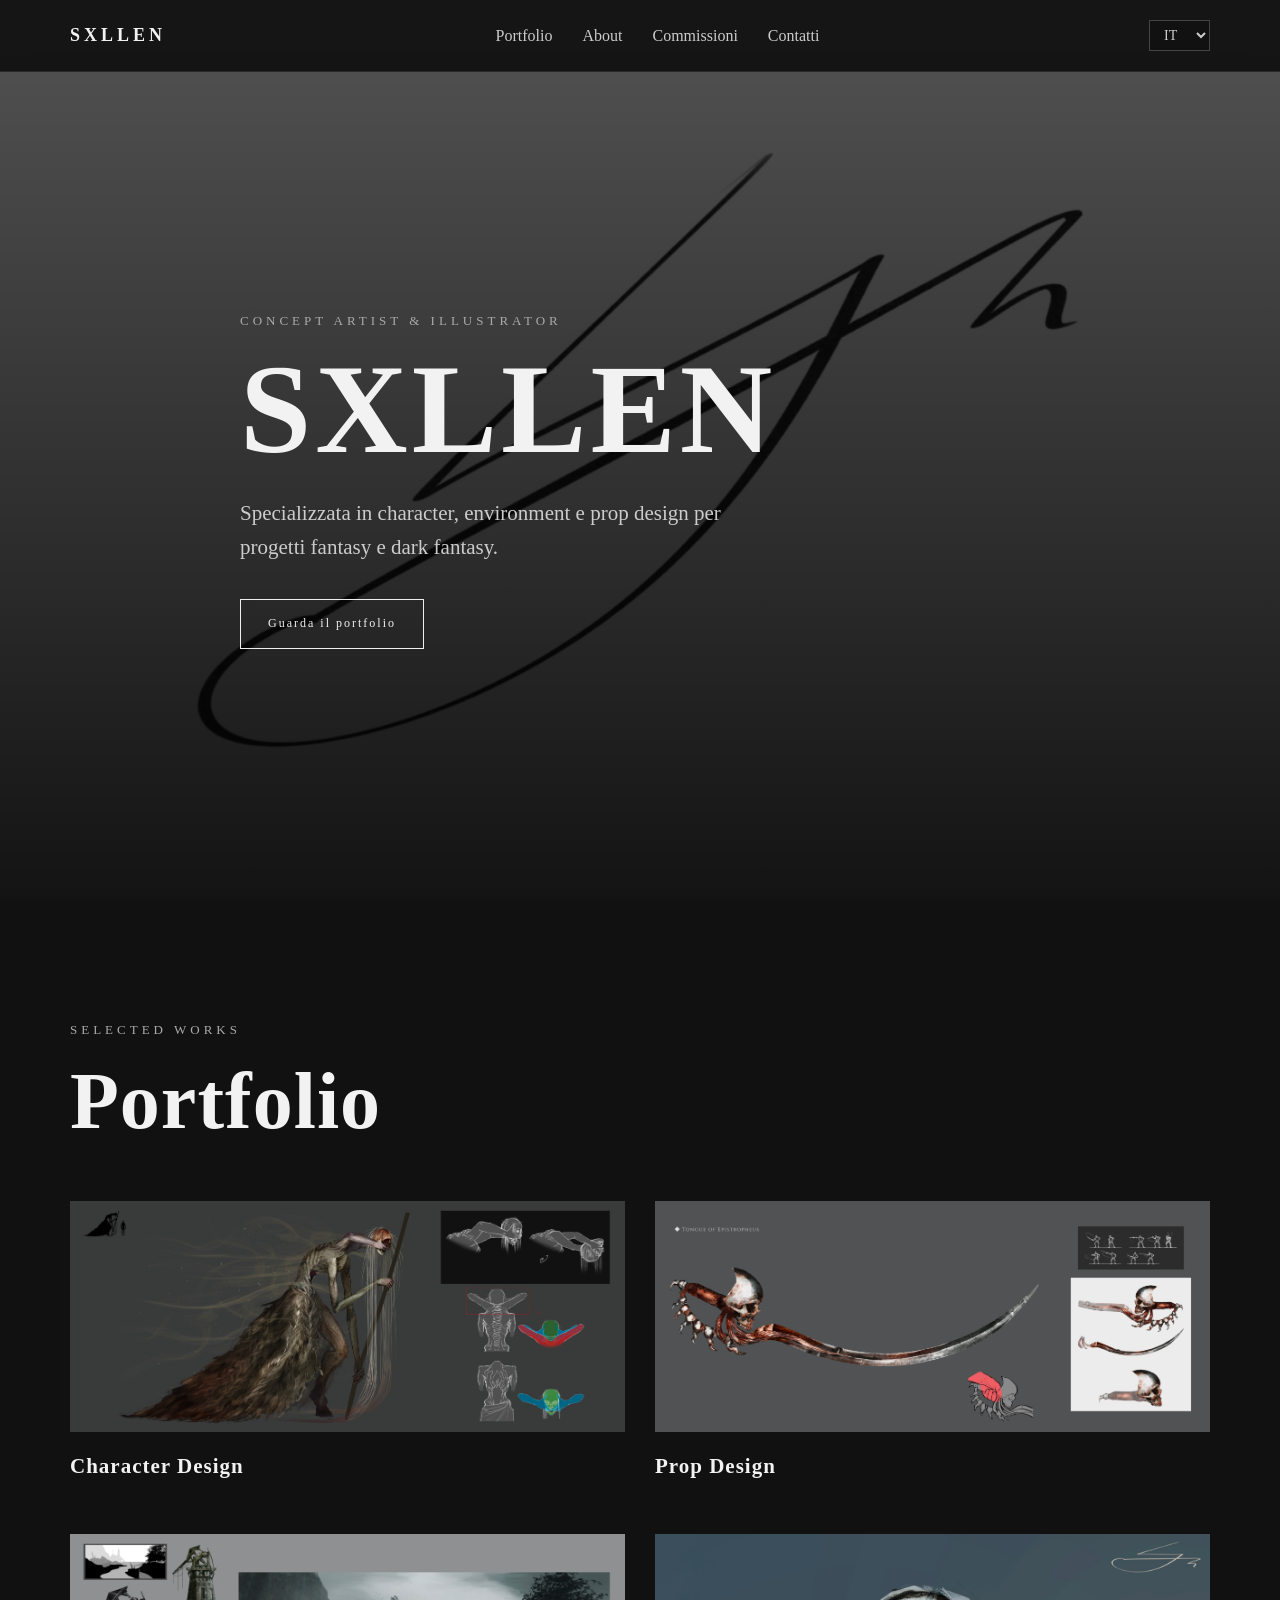
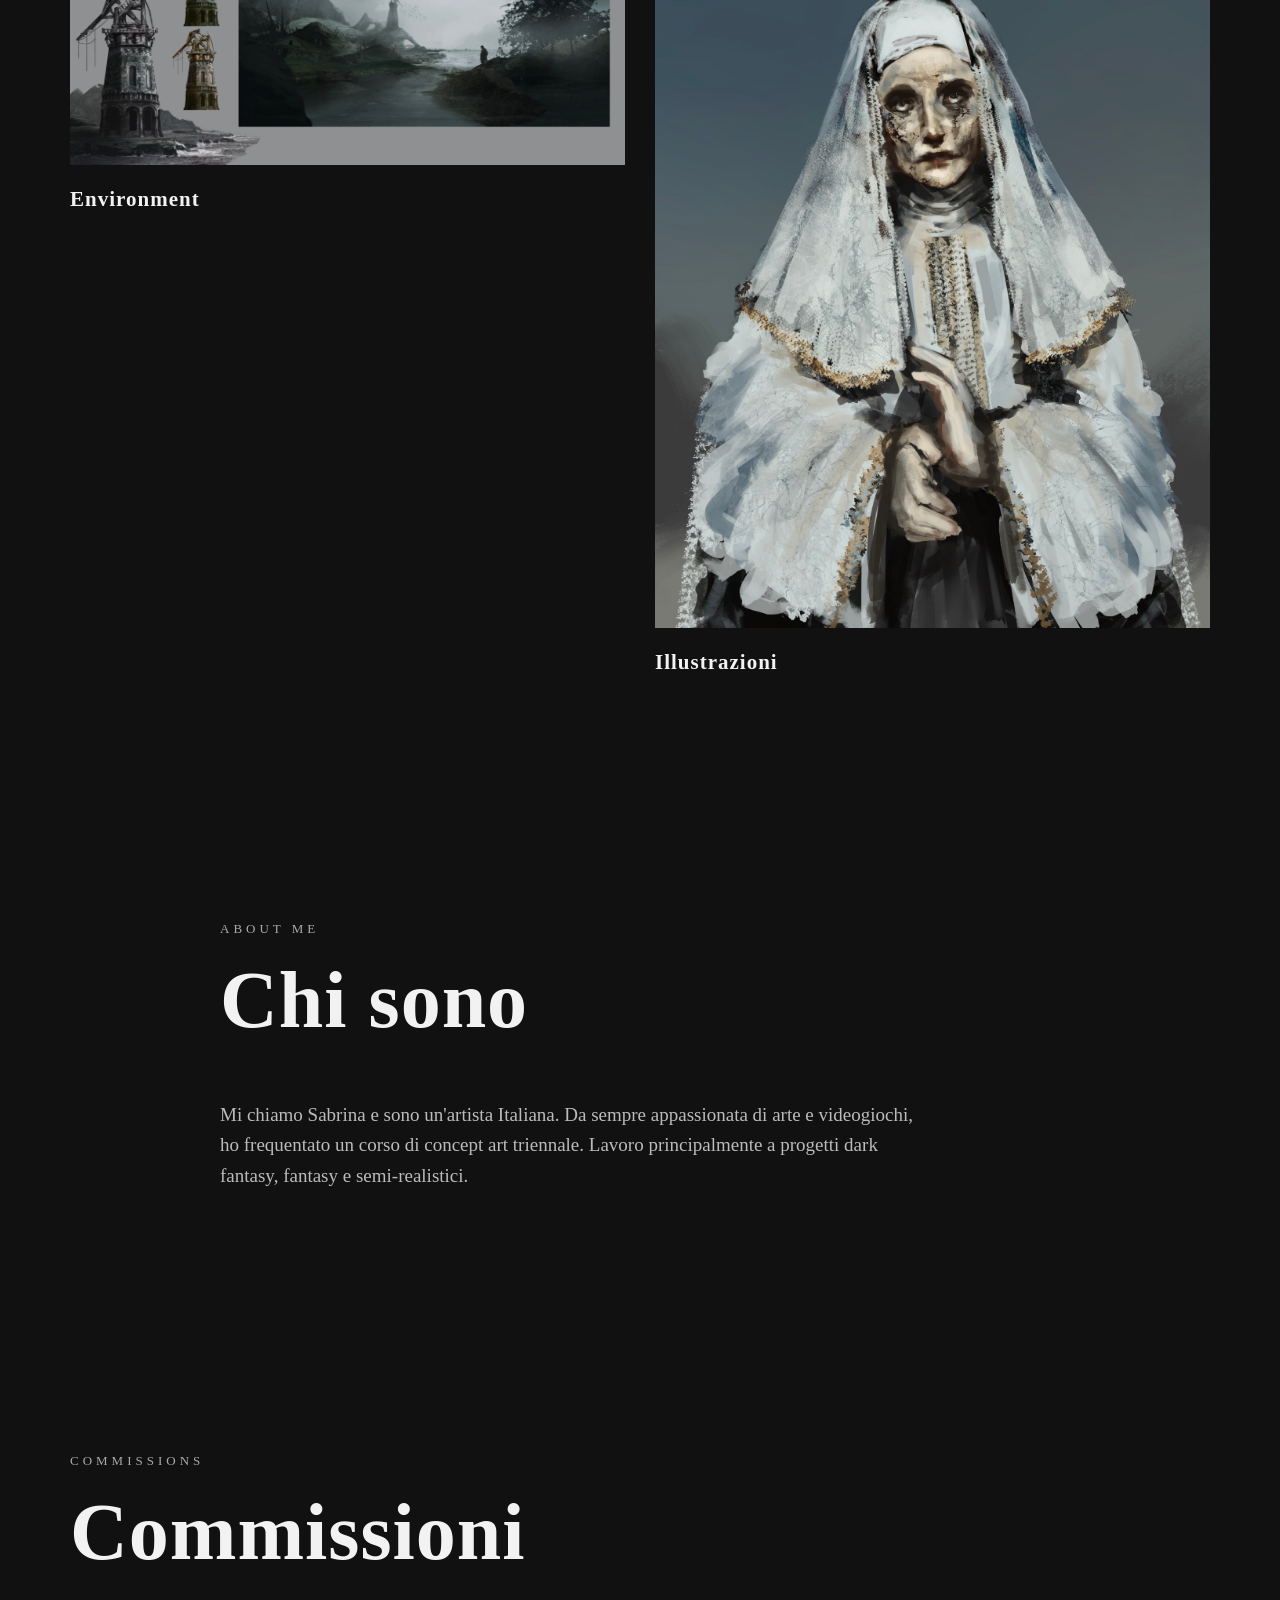
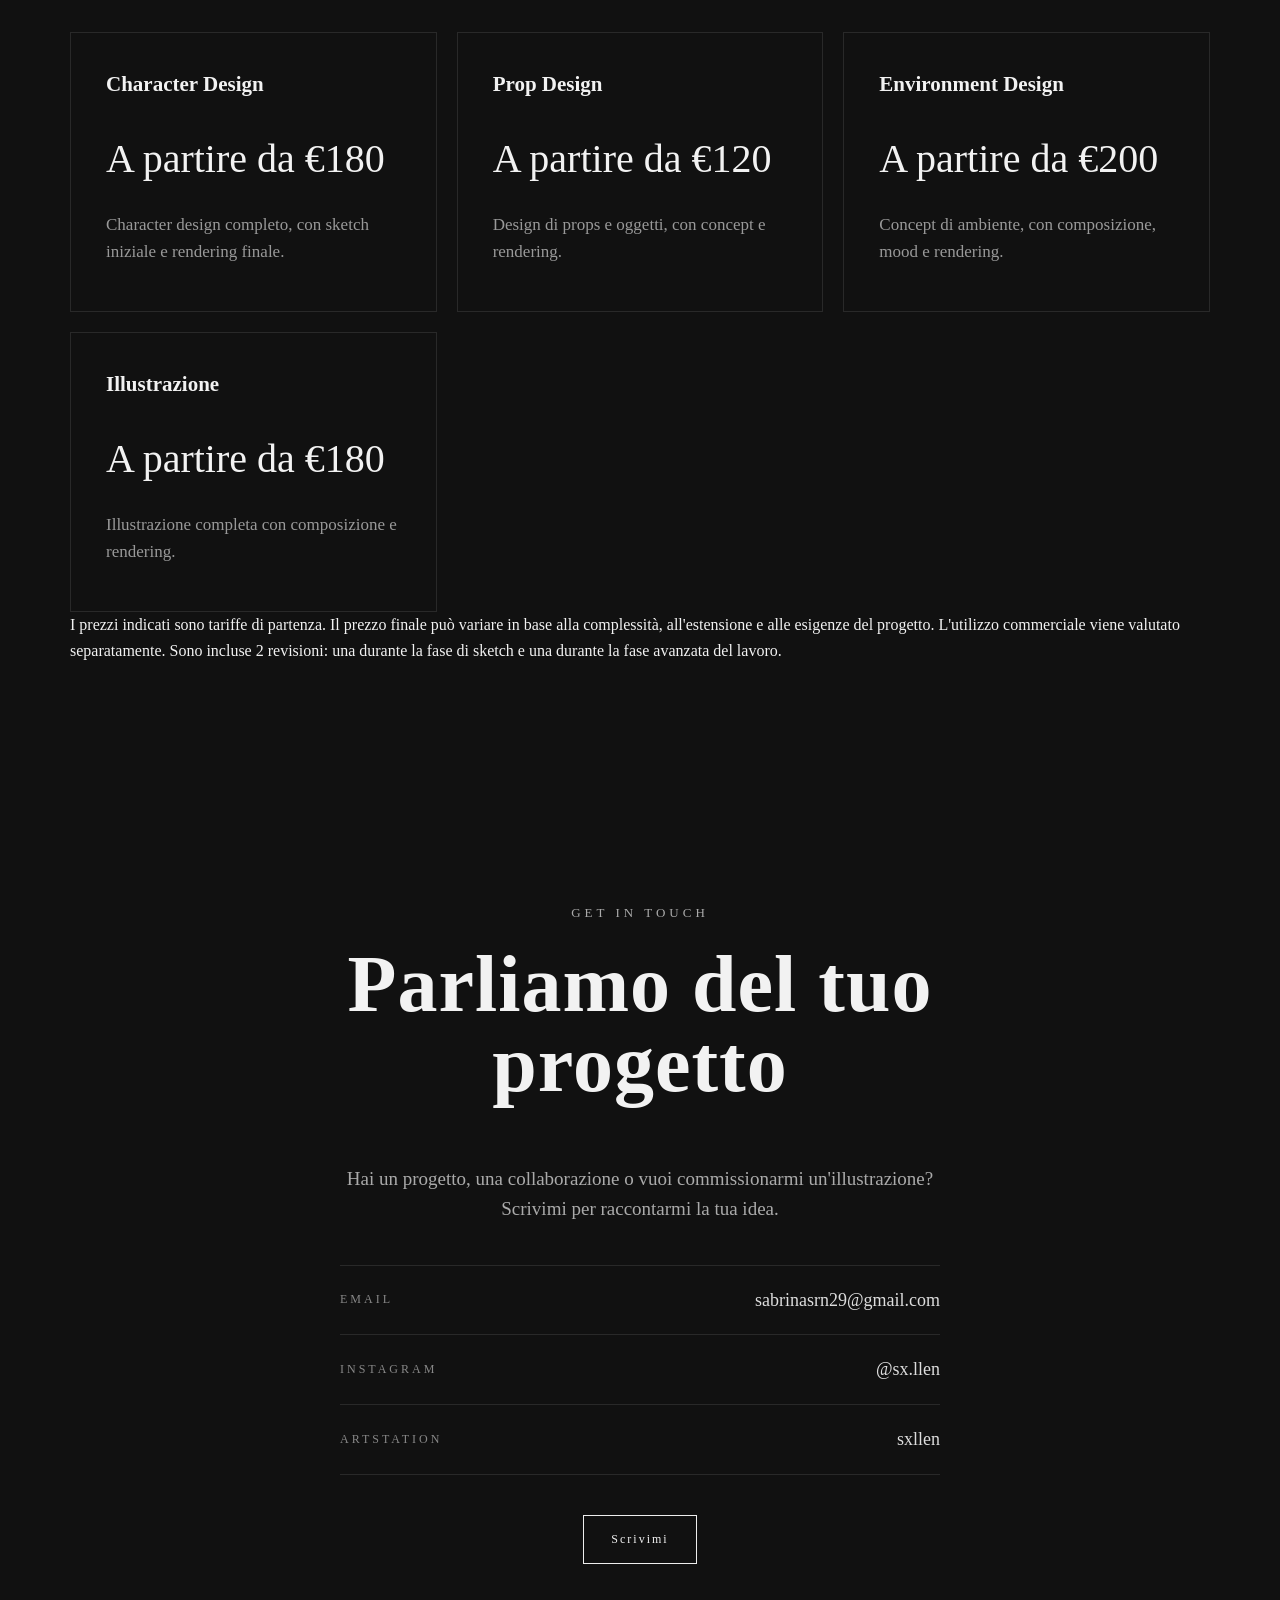
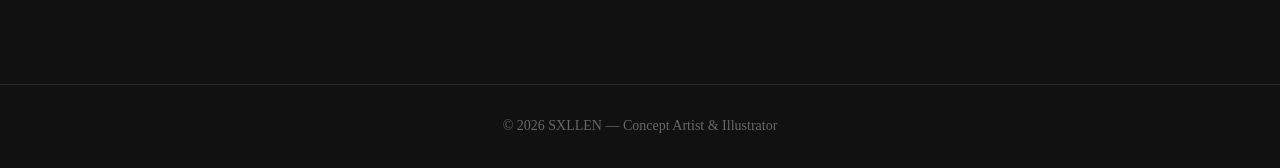
==== commit ef354e1a: "Update index.html" ====
--- a/index.html
+++ b/index.html
@@ -605,8 +605,9 @@
         <div class="prices">
 
 
+            <!-- CHARACTER DESIGN -->
+
             <div class="price-card">
-
 
                 <h3 data-i18n="price1Title">
                     Character Design
@@ -614,72 +615,114 @@
 
 
                 <p class="price">
-                    € XX
+                    A partire da €180
                 </p>
 
 
                 <p data-i18n="price1Description">
 
                     Character design completo,
-                    sketch iniziale e rendering finale.
+                    con sketch iniziale e rendering finale.
 
                 </p>
 
-
-            </div>
-
-
+            </div>
+
+
+
+            <!-- PROP DESIGN -->
 
             <div class="price-card">
 
-
                 <h3 data-i18n="price2Title">
-                    Portrait
+                    Prop Design
                 </h3>
 
 
                 <p class="price">
-                    € XX
+                    A partire da €120
                 </p>
 
 
                 <p data-i18n="price2Description">
 
-                    Ritratto digitale personalizzato
-                    a mezzo busto.
+                    Design di props e oggetti,
+                    con concept e rendering.
 
                 </p>
 
-
-            </div>
-
-
+            </div>
+
+
+
+            <!-- ENVIRONMENT DESIGN -->
 
             <div class="price-card">
 
-
                 <h3 data-i18n="price3Title">
-                    Illustration
+                    Environment Design
                 </h3>
 
 
                 <p class="price">
-                    € XX
+                    A partire da €200
                 </p>
 
 
                 <p data-i18n="price3Description">
 
-                    Illustrazione completa con
-                    composizione e rendering.
+                    Concept di ambiente,
+                    con composizione, mood e rendering.
 
                 </p>
 
-
-            </div>
-
-
-        </div>
+            </div>
+
+
+
+            <!-- ILLUSTRAZIONE -->
+
+            <div class="price-card">
+
+                <h3 data-i18n="price4Title">
+                    Illustrazione
+                </h3>
+
+
+                <p class="price">
+                    A partire da €180
+                </p>
+
+
+                <p data-i18n="price4Description">
+
+                    Illustrazione completa
+                    con composizione e rendering.
+
+                </p>
+
+            </div>
+
+
+        </div>
+
+
+
+        <!-- COMMISSION NOTES -->
+
+        <p
+            class="commission-note"
+            data-i18n="commissionNote"
+        >
+
+            I prezzi indicati sono tariffe di partenza.
+            Il prezzo finale può variare in base alla complessità,
+            all'estensione e alle esigenze del progetto.
+            L'utilizzo commerciale viene valutato separatamente.
+            Sono incluse 2 revisioni: una durante la fase di sketch
+            e una durante la fase avanzata del lavoro.
+
+        </p>
 
 
     </section>
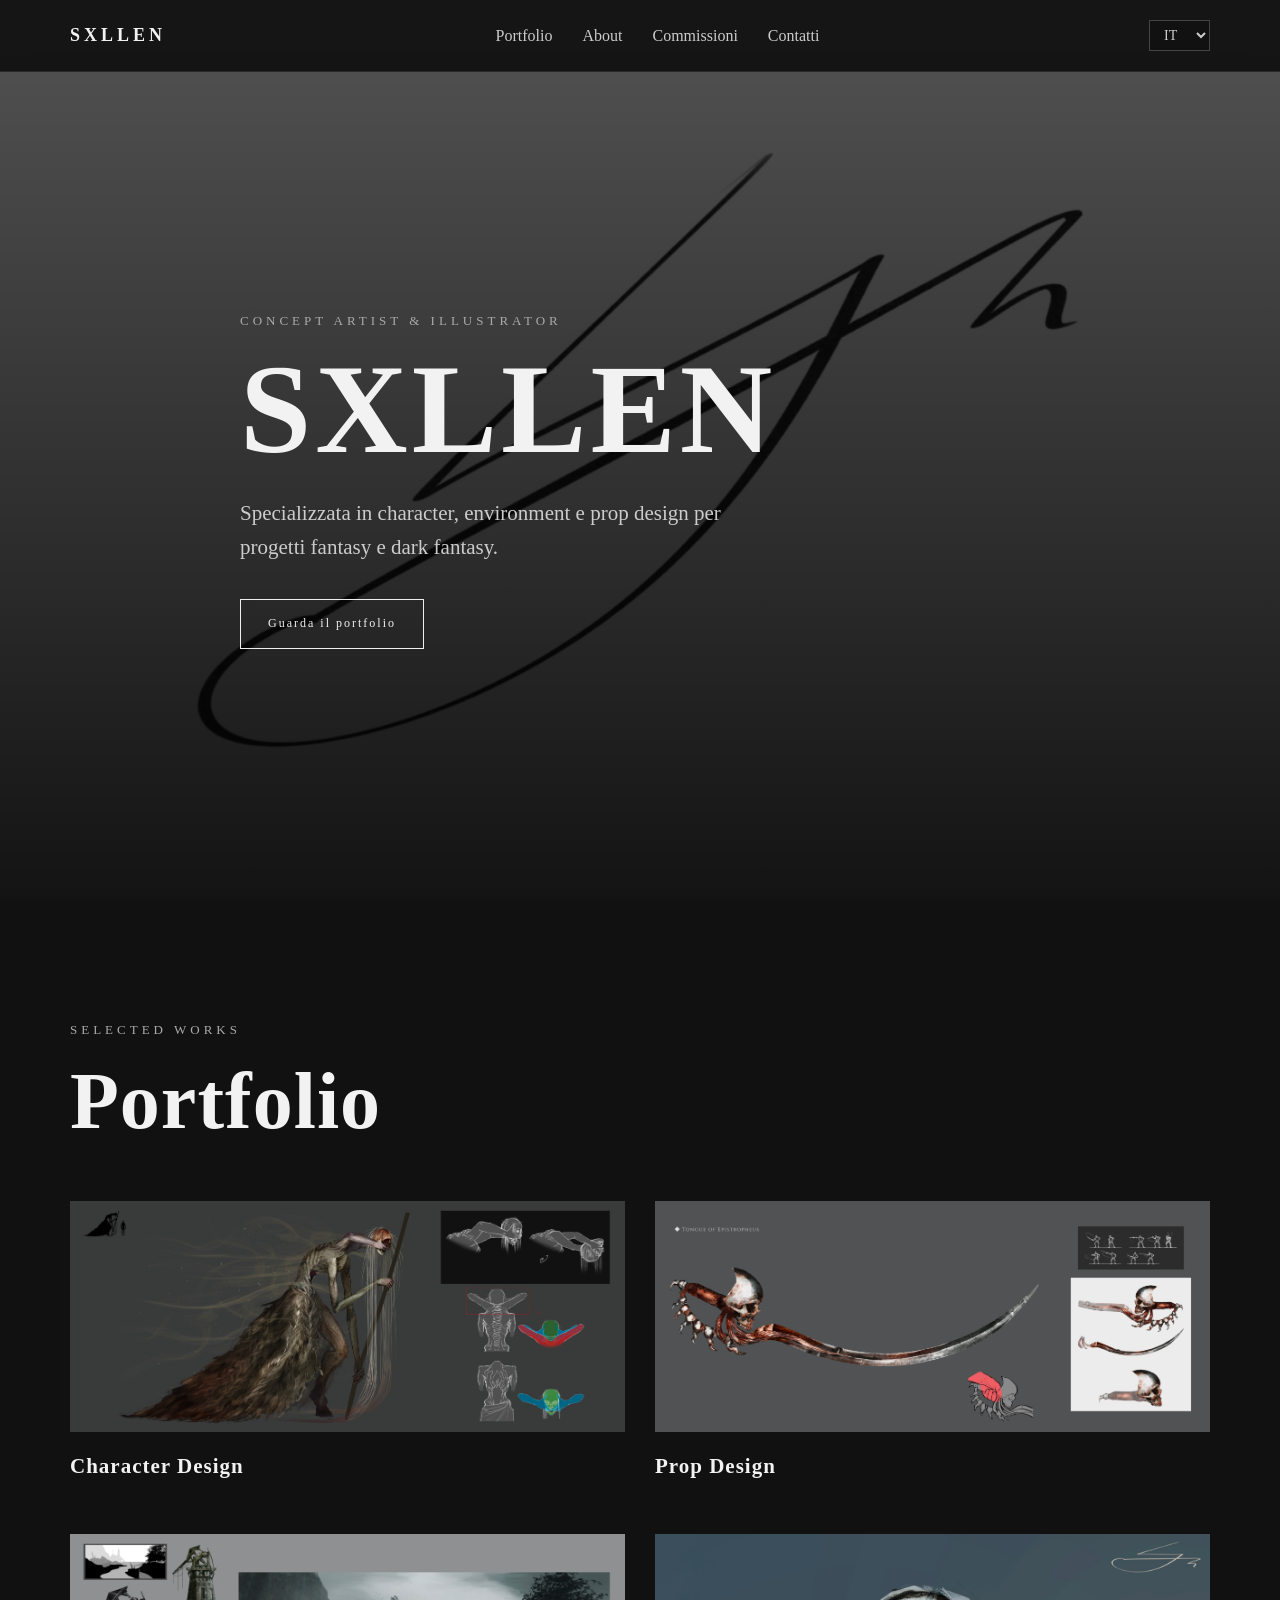
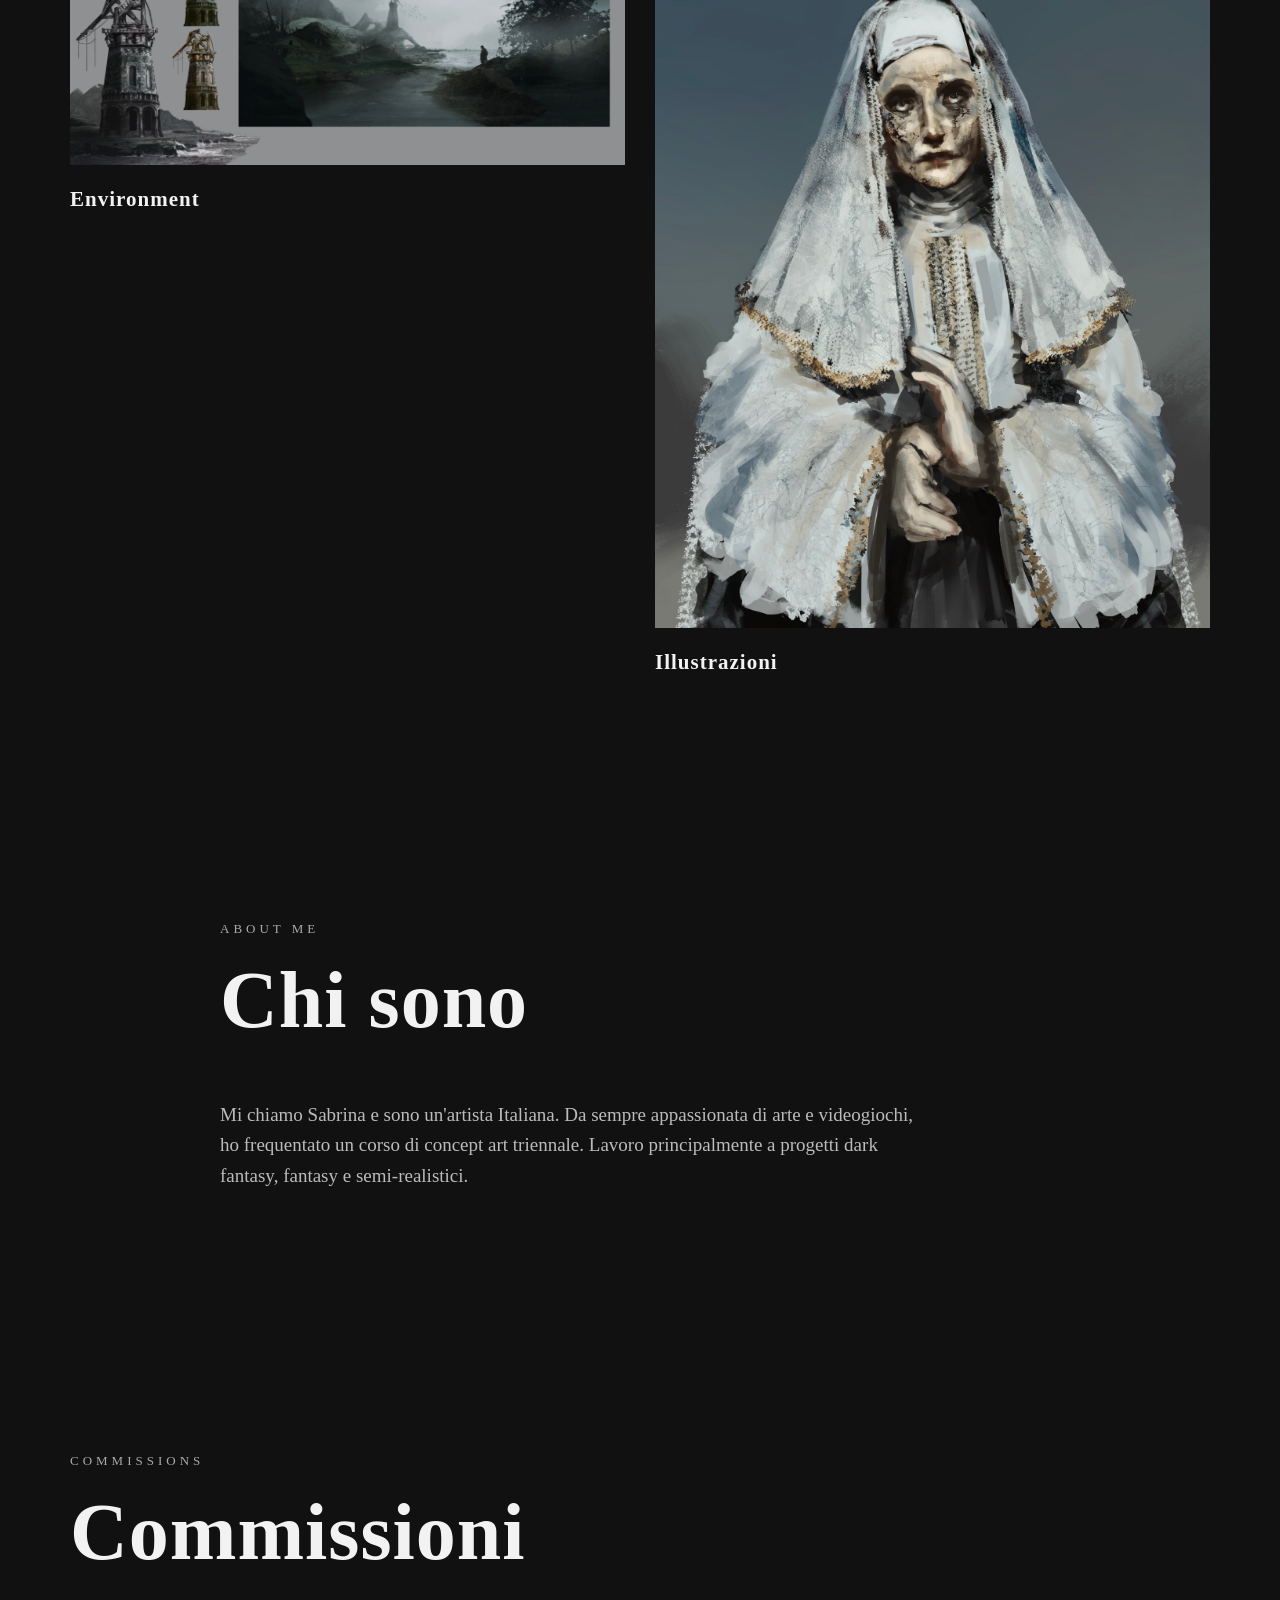
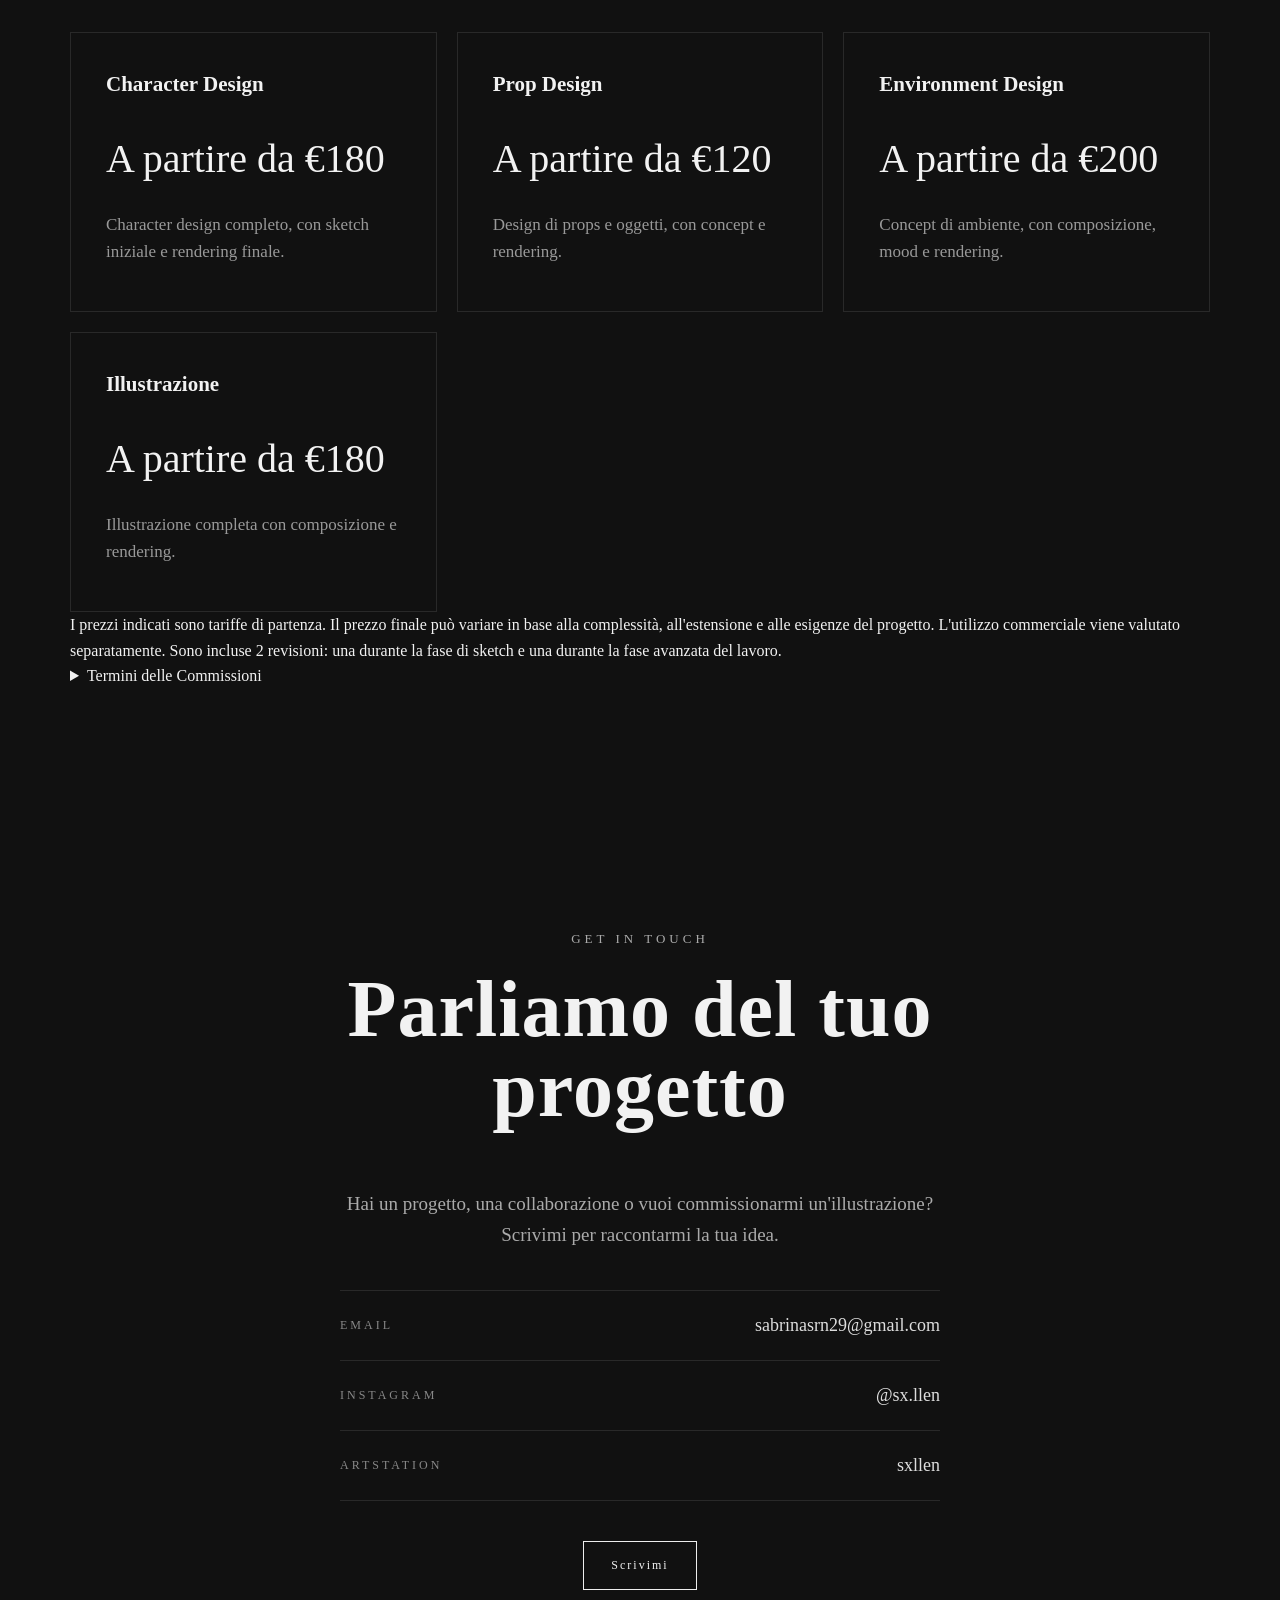
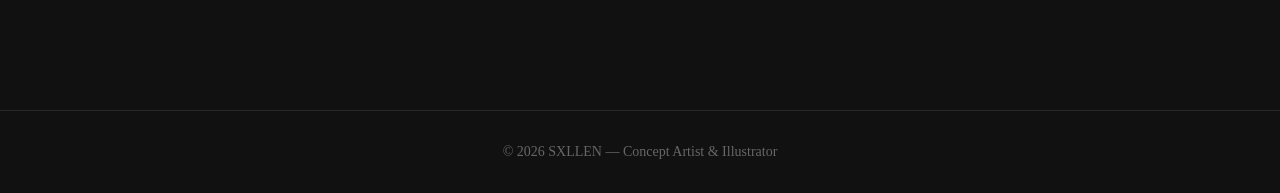
==== commit 84c70830: "Update index.html" ====
--- a/index.html
+++ b/index.html
@@ -725,6 +725,220 @@
         </p>
 
 
+
+        <!-- =================================================
+             COMMISSION TERMS
+        ================================================== -->
+
+        <details class="commission-terms">
+
+
+            <summary data-i18n="commissionTermsTitle">
+                Termini delle Commissioni
+            </summary>
+
+
+
+            <div class="commission-terms-content">
+
+
+                <!-- PAYMENT -->
+
+                <div class="commission-term">
+
+                    <h3 data-i18n="termsPaymentTitle">
+                        Pagamento
+                    </h3>
+
+                    <p data-i18n="termsPaymentText">
+
+                        È richiesto un acconto del 50% per iniziare
+                        il progetto. Il restante 50% deve essere pagato
+                        prima della consegna dei file finali.
+                        Per commissioni di importo ridotto, può essere
+                        richiesto il pagamento completo anticipato.
+
+                    </p>
+
+                </div>
+
+
+
+                <!-- REVISIONS -->
+
+                <div class="commission-term">
+
+                    <h3 data-i18n="termsRevisionsTitle">
+                        Revisioni
+                    </h3>
+
+                    <p data-i18n="termsRevisionsText">
+
+                        Sono incluse 2 revisioni: una durante la fase
+                        di sketch e una durante la fase avanzata
+                        del lavoro. Eventuali revisioni aggiuntive
+                        possono comportare un costo extra, concordato
+                        prima di procedere.
+
+                    </p>
+
+                </div>
+
+
+
+                <!-- PRICING -->
+
+                <div class="commission-term">
+
+                    <h3 data-i18n="termsPricingTitle">
+                        Prezzi
+                    </h3>
+
+                    <p data-i18n="termsPricingText">
+
+                        I prezzi indicati nel portfolio sono tariffe
+                        di partenza. Il prezzo finale viene stabilito
+                        in base alla complessità, all'estensione e
+                        alle esigenze specifiche del progetto.
+
+                    </p>
+
+                </div>
+
+
+
+                <!-- COMMERCIAL USE -->
+
+                <div class="commission-term">
+
+                    <h3 data-i18n="termsCommercialTitle">
+                        Uso commerciale
+                    </h3>
+
+                    <p data-i18n="termsCommercialText">
+
+                        I prezzi indicati si riferiscono all'uso personale.
+                        L'utilizzo commerciale viene valutato separatamente
+                        e deve essere concordato prima dell'inizio
+                        del progetto.
+
+                    </p>
+
+                </div>
+
+
+
+                <!-- TIMELINE -->
+
+                <div class="commission-term">
+
+                    <h3 data-i18n="termsTimelineTitle">
+                        Tempistiche
+                    </h3>
+
+                    <p data-i18n="termsTimelineText">
+
+                        I tempi di lavorazione vengono comunicati insieme
+                        al preventivo e possono variare in base alla
+                        complessità del progetto e agli impegni lavorativi
+                        già in corso.
+
+                    </p>
+
+                </div>
+
+
+
+                <!-- CANCELLATION -->
+
+                <div class="commission-term">
+
+                    <h3 data-i18n="termsCancellationTitle">
+                        Cancellazione
+                    </h3>
+
+                    <p data-i18n="termsCancellationText">
+
+                        Se il cliente cancella il progetto dopo l'inizio
+                        dei lavori, l'acconto non è rimborsabile.
+                        Nel caso in cui SXLLEN non possa completare
+                        il progetto, verrà rimborsata la parte relativa
+                        al lavoro non ancora svolto.
+
+                    </p>
+
+                </div>
+
+
+
+                <!-- DELIVERY -->
+
+                <div class="commission-term">
+
+                    <h3 data-i18n="termsDeliveryTitle">
+                        Consegna
+                    </h3>
+
+                    <p data-i18n="termsDeliveryText">
+
+                        I file finali vengono consegnati dopo il pagamento
+                        completo. I file sorgente, i materiali di lavoro
+                        e gli sketch intermedi non sono inclusi,
+                        salvo diverso accordo.
+
+                    </p>
+
+                </div>
+
+
+
+                <!-- PORTFOLIO -->
+
+                <div class="commission-term">
+
+                    <h3 data-i18n="termsPortfolioTitle">
+                        Portfolio e utilizzo delle opere
+                    </h3>
+
+                    <p data-i18n="termsPortfolioText">
+
+                        SXLLEN si riserva il diritto di mostrare le opere
+                        completate nel proprio portfolio, sul sito web
+                        e sui social media. Eventuali richieste di
+                        riservatezza o di mancata pubblicazione devono
+                        essere concordate prima dell'inizio del progetto.
+
+                    </p>
+
+                </div>
+
+
+
+                <!-- ACCEPTANCE -->
+
+                <div class="commission-term">
+
+                    <h3 data-i18n="termsAcceptanceTitle">
+                        Accettazione
+                    </h3>
+
+                    <p data-i18n="termsAcceptanceText">
+
+                        Confermando una commissione, il cliente dichiara
+                        di aver letto e accettato questi termini prima
+                        dell'inizio del progetto.
+
+                    </p>
+
+                </div>
+
+
+            </div>
+
+
+        </details>
+
+
     </section>
 
 
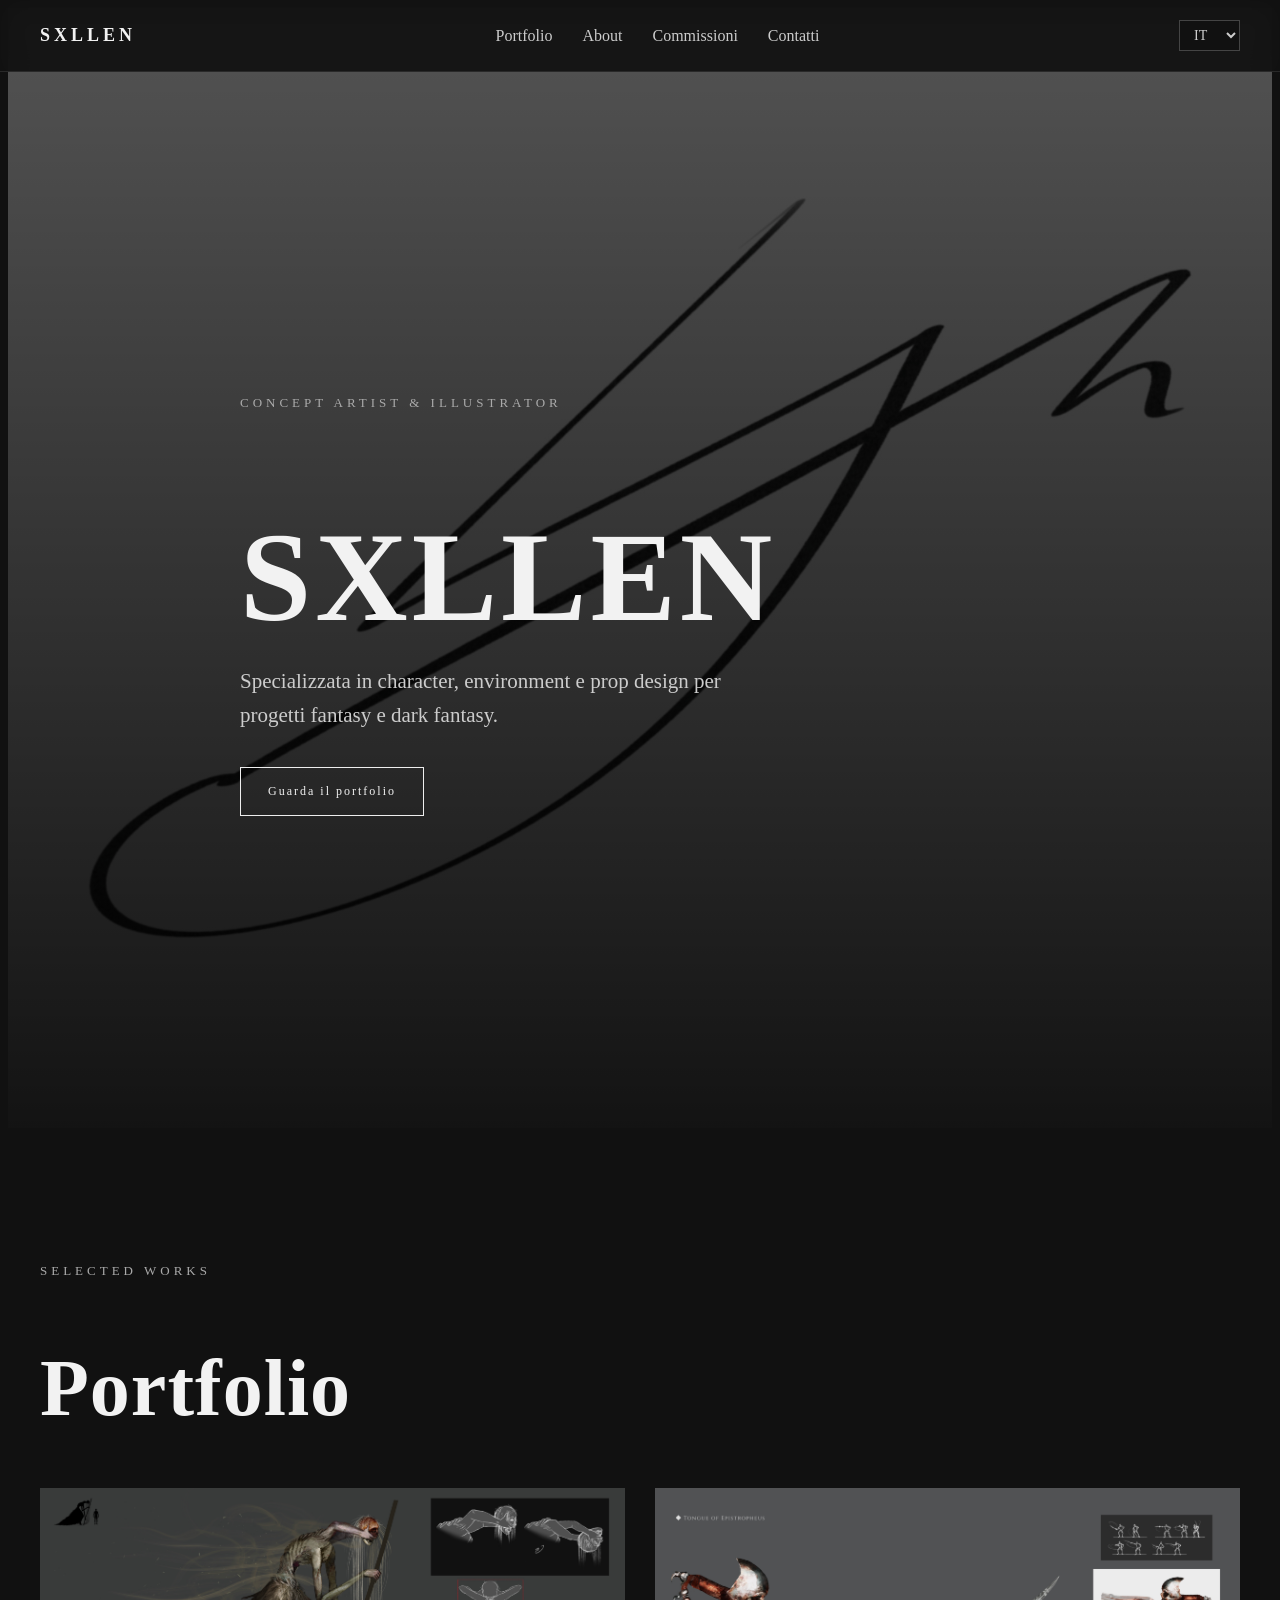
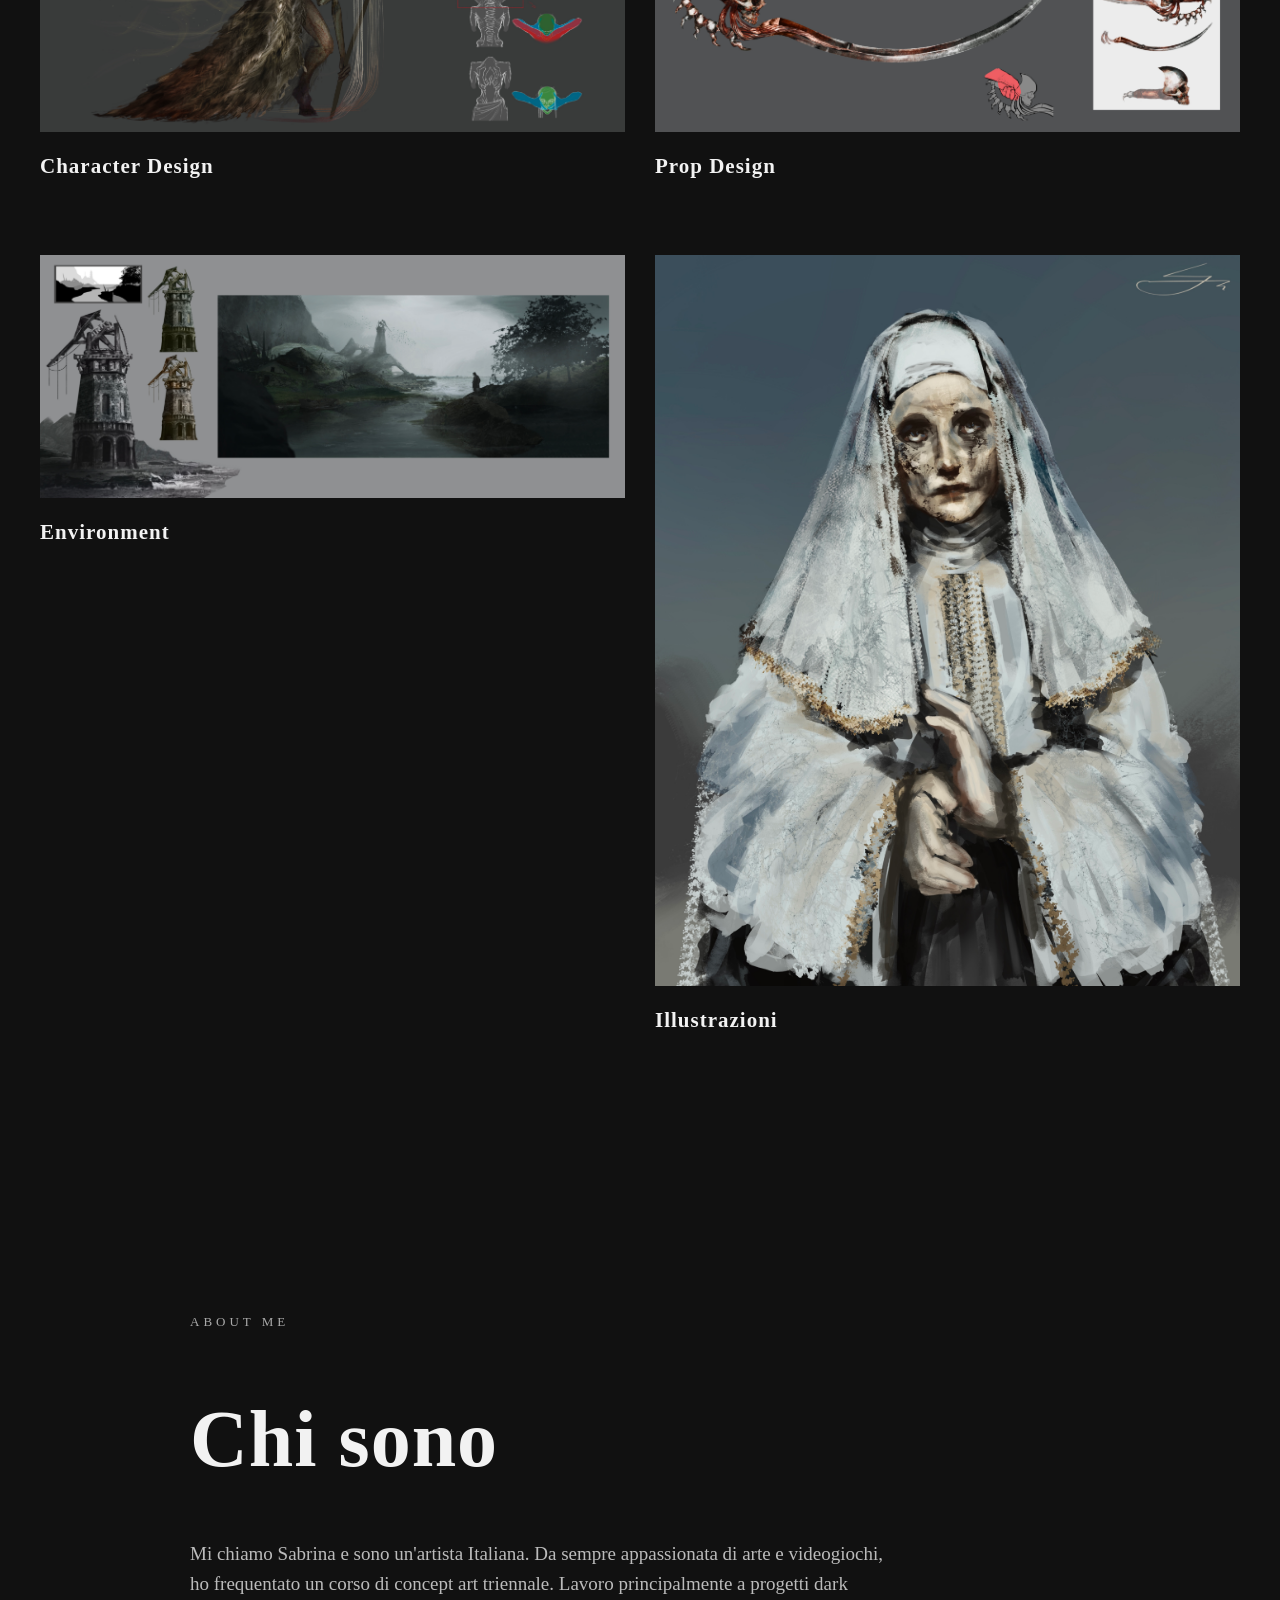
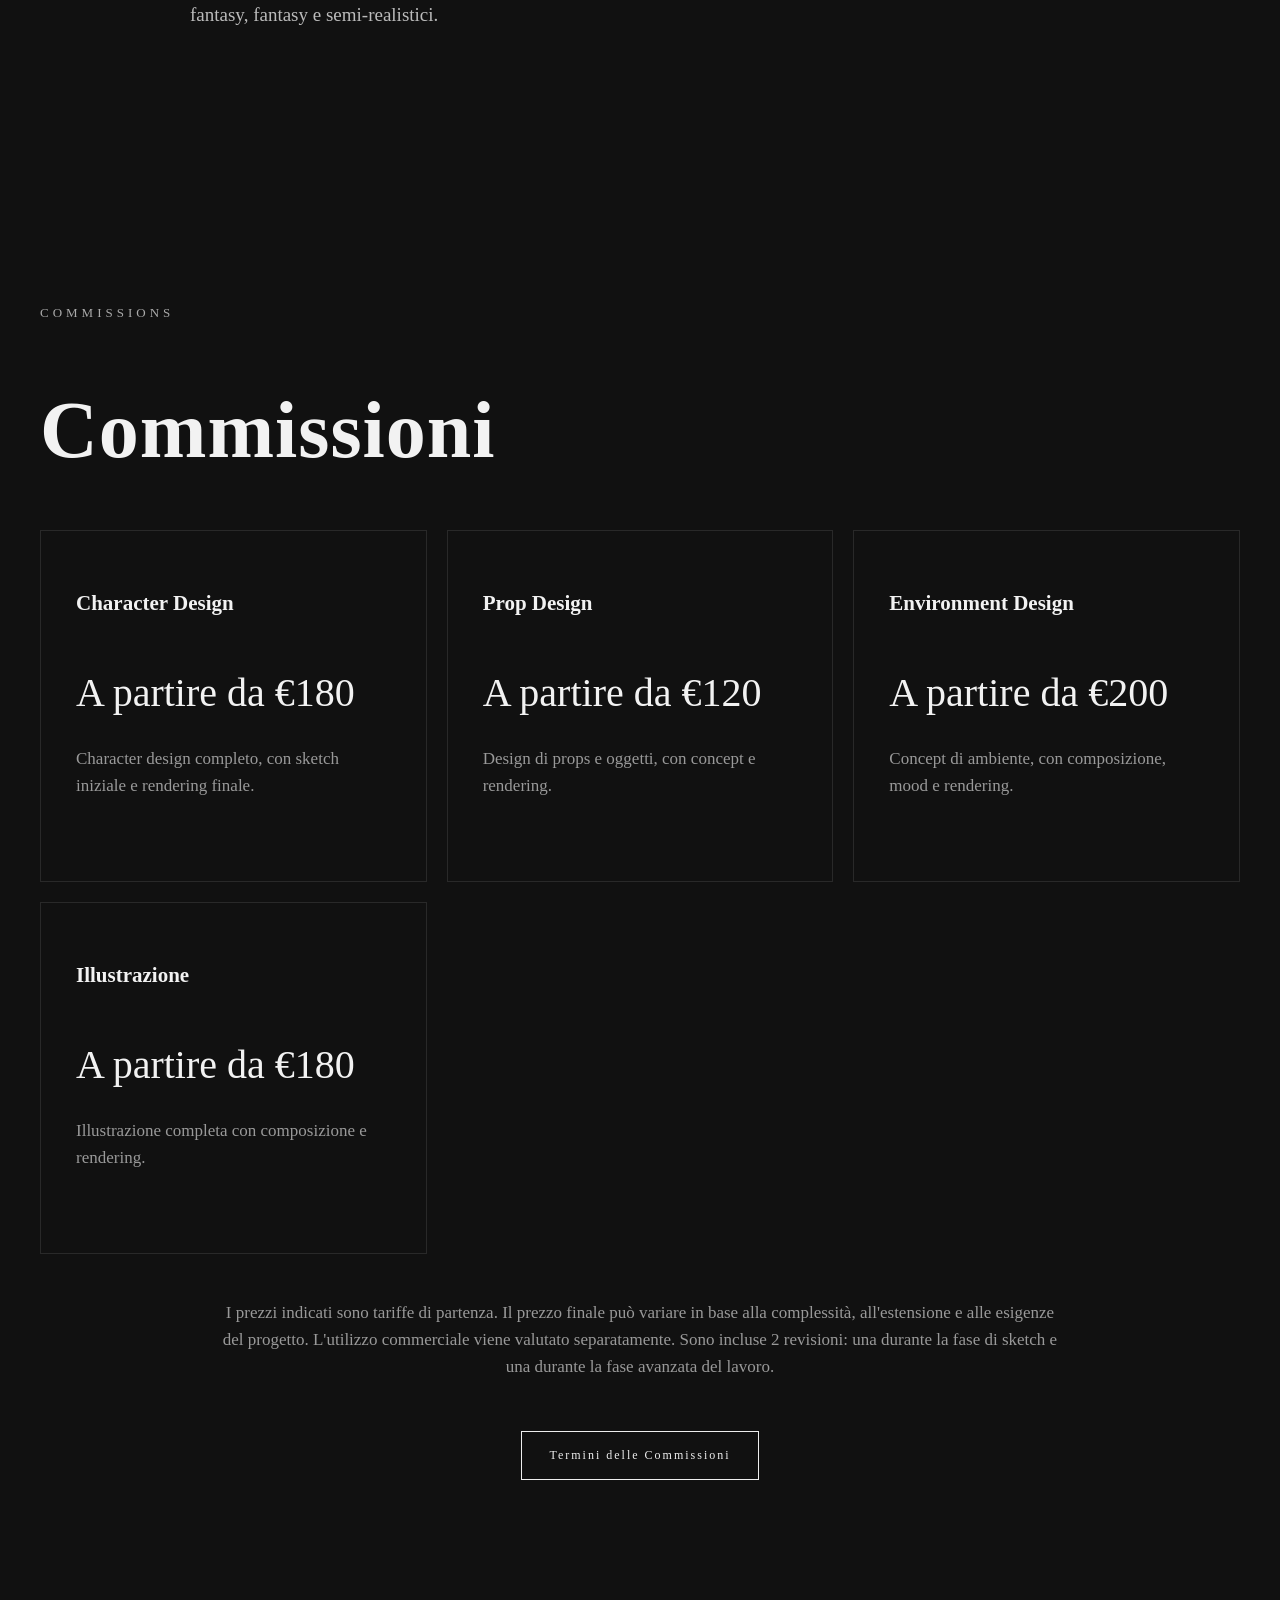
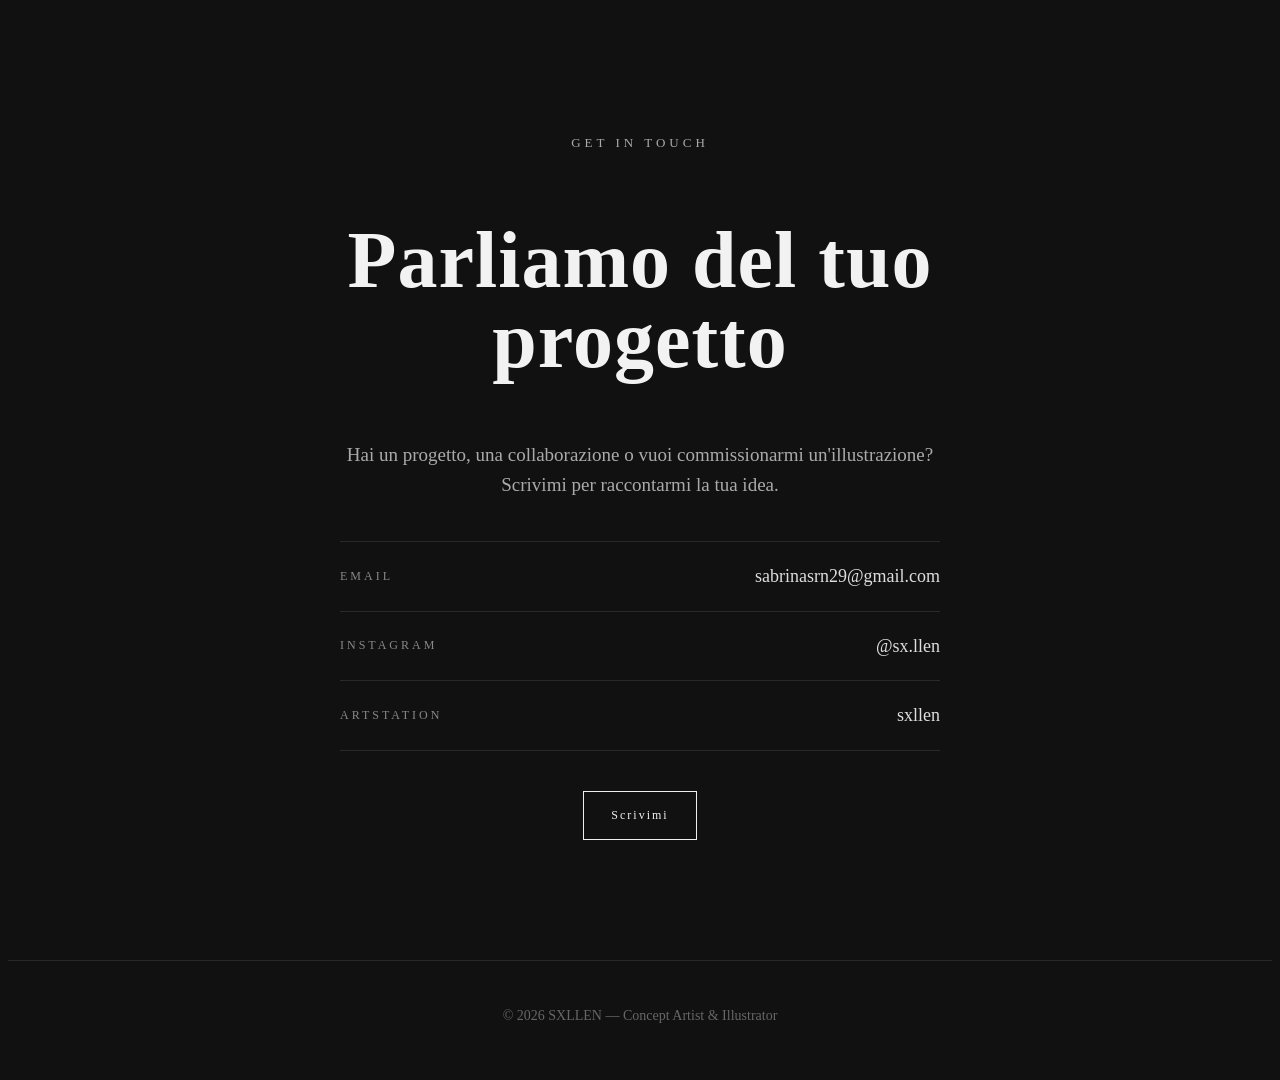
==== commit 7555e2dd: "Update index.html" ====
--- a/index.html
+++ b/index.html
@@ -1075,7 +1075,7 @@
 
 
 
-<script src="script.js"></script>
+<script src="script.js?v=2"></script>
 
 
 </body>
--- a/style.css
+++ b/style.css
@@ -1,3 +1,4 @@
+```css
 /* =========================================================
    SXLLEN PORTFOLIO
    DARK FANTASY / GOTHIC STYLE
@@ -540,6 +541,142 @@
 
 
 /* =========================================================
+   COMMISSION NOTE
+========================================================= */
+
+.commission-note {
+    max-width: 850px;
+
+    margin: 45px auto 0;
+
+    color: #999999;
+
+    font-size: 17px;
+
+    text-align: center;
+}
+
+
+/* =========================================================
+   COMMISSION TERMS
+========================================================= */
+
+.commission-terms {
+    max-width: 900px;
+
+    margin: 50px auto 0;
+
+    border: none;
+
+    text-align: center;
+}
+
+
+/* =========================================================
+   TERMS BUTTON
+========================================================= */
+
+.commission-terms summary {
+    display: inline-block;
+
+    list-style: none;
+
+    cursor: pointer;
+
+    padding: 14px 27px;
+
+    border: 1px solid #eeeeee;
+
+    font-family:
+        "Cinzel",
+        Georgia,
+        serif;
+
+    font-size: 12px;
+
+    letter-spacing: 2px;
+
+    color: #eeeeee;
+
+    transition:
+        background 0.3s ease,
+        color 0.3s ease,
+        border-color 0.3s ease;
+}
+
+.commission-terms summary::-webkit-details-marker {
+    display: none;
+}
+
+.commission-terms summary::after {
+    content: none;
+}
+
+.commission-terms summary:hover {
+    background: #ffffff;
+
+    color: #111111;
+
+    border-color: #ffffff;
+}
+
+
+/* =========================================================
+   TERMS CONTENT
+========================================================= */
+
+.commission-terms-content {
+    max-width: 800px;
+
+    margin: 45px auto 0;
+
+    padding: 0;
+
+    text-align: left;
+}
+
+
+/* =========================================================
+   INDIVIDUAL TERMS
+========================================================= */
+
+.commission-term {
+    padding: 30px 0;
+
+    border-top: 1px solid #222222;
+}
+
+.commission-term:first-child {
+    border-top: none;
+}
+
+.commission-term h3 {
+    font-family:
+        "Cinzel",
+        Georgia,
+        serif;
+
+    font-size: 19px;
+
+    letter-spacing: 1px;
+
+    color: #eeeeee;
+
+    margin-bottom: 14px;
+}
+
+.commission-term p {
+    max-width: 800px;
+
+    color: #999999;
+
+    font-size: 17px;
+
+    line-height: 1.8;
+}
+
+
+/* =========================================================
    CONTACT
 ========================================================= */
 
@@ -685,6 +822,40 @@
         grid-template-columns: 1fr;
     }
 
+    .commission-note {
+        font-size: 16px;
+
+        text-align: left;
+    }
+
+    .commission-terms {
+        margin-top: 40px;
+    }
+
+    .commission-terms summary {
+        font-size: 12px;
+
+        padding: 14px 22px;
+    }
+
+    .commission-terms-content {
+        margin-top: 35px;
+    }
+
+    .commission-term {
+        padding: 25px 0;
+    }
+
+    .commission-term h3 {
+        font-size: 18px;
+    }
+
+    .commission-term p {
+        font-size: 16px;
+
+        line-height: 1.7;
+    }
+
     .contact-link {
         flex-direction: column;
 
@@ -700,6 +871,8 @@
     }
 
 }
+
+
 /* =========================================================
    FIX COPERTINE PORTFOLIO
    Mantiene le proporzioni originali delle immagini
@@ -707,16 +880,25 @@
 
 .portfolio-categories .category-image {
     width: 100%;
+
     height: auto;
+
     aspect-ratio: auto;
+
     overflow: hidden;
 }
 
 .portfolio-categories .category-image img {
     display: block;
+
     width: 100%;
+
     height: auto !important;
+
     max-height: none !important;
+
     aspect-ratio: auto !important;
+
     object-fit: contain !important;
 }
+```
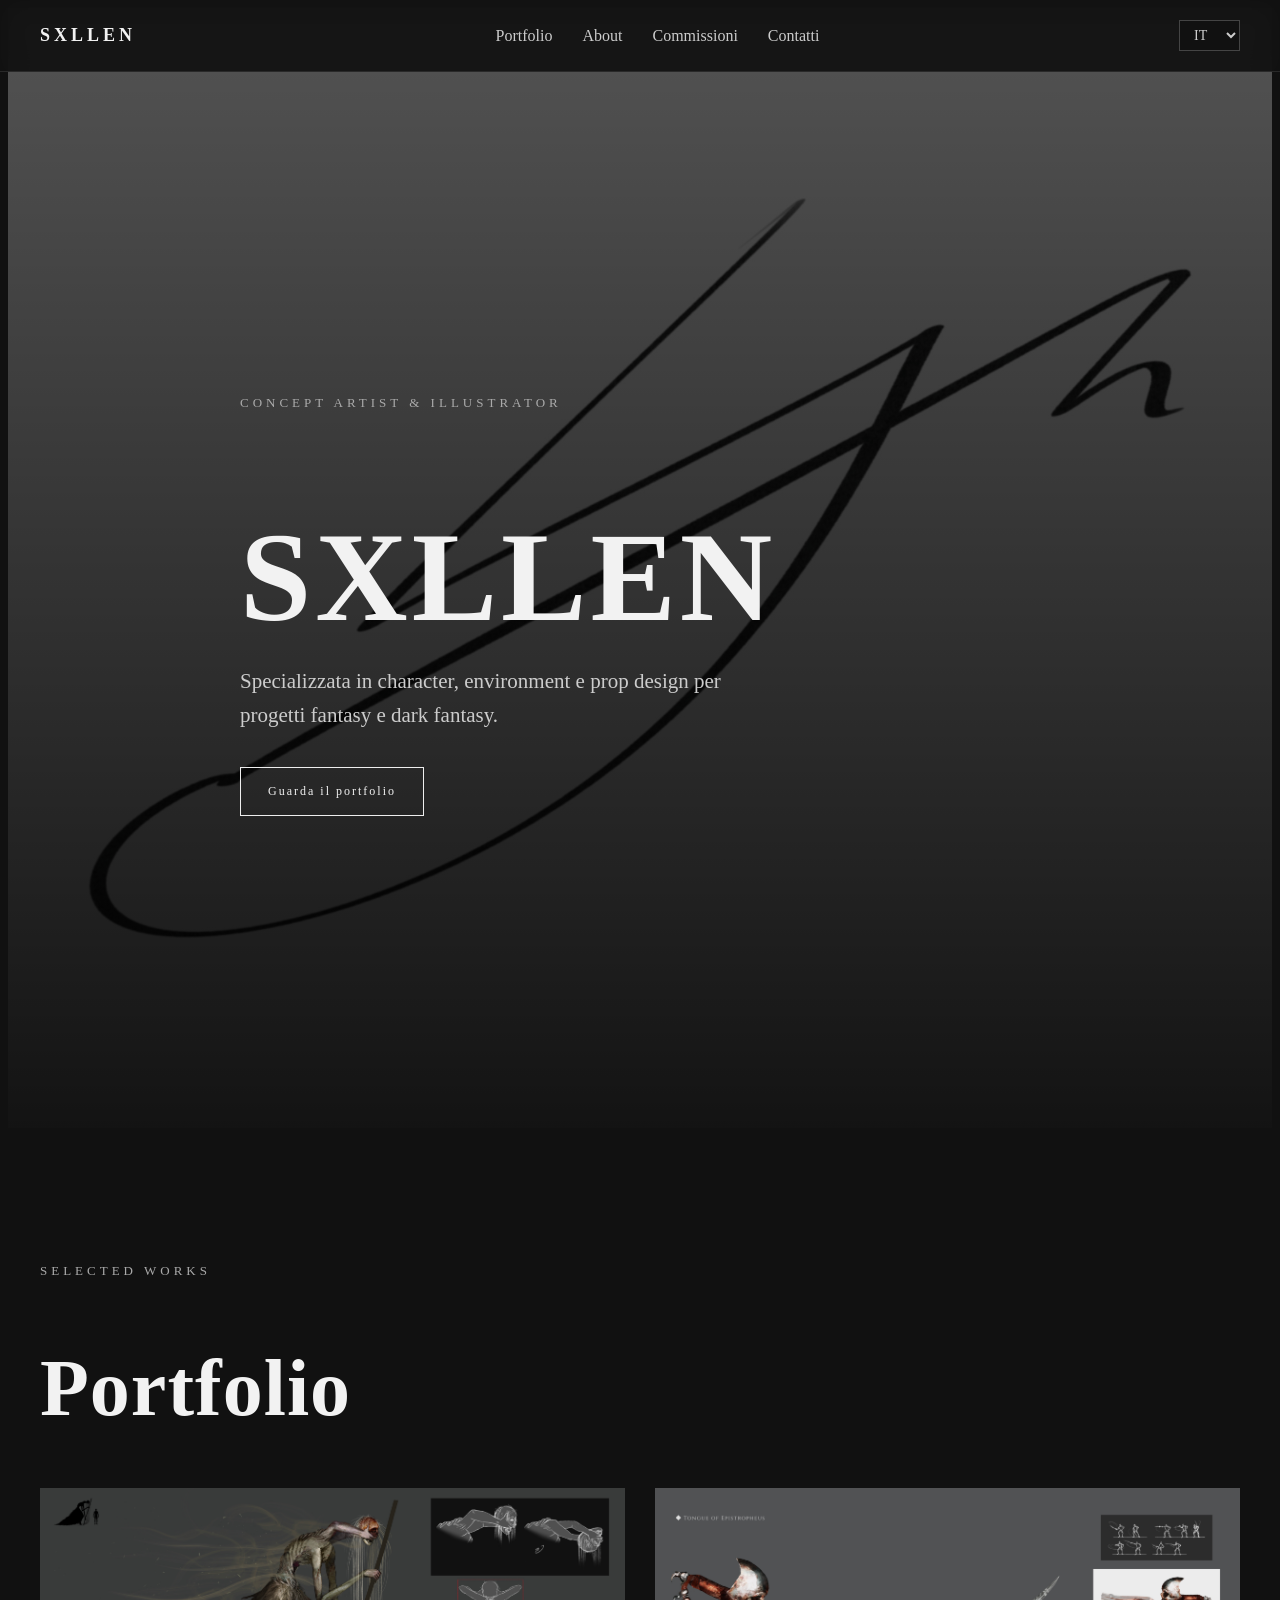
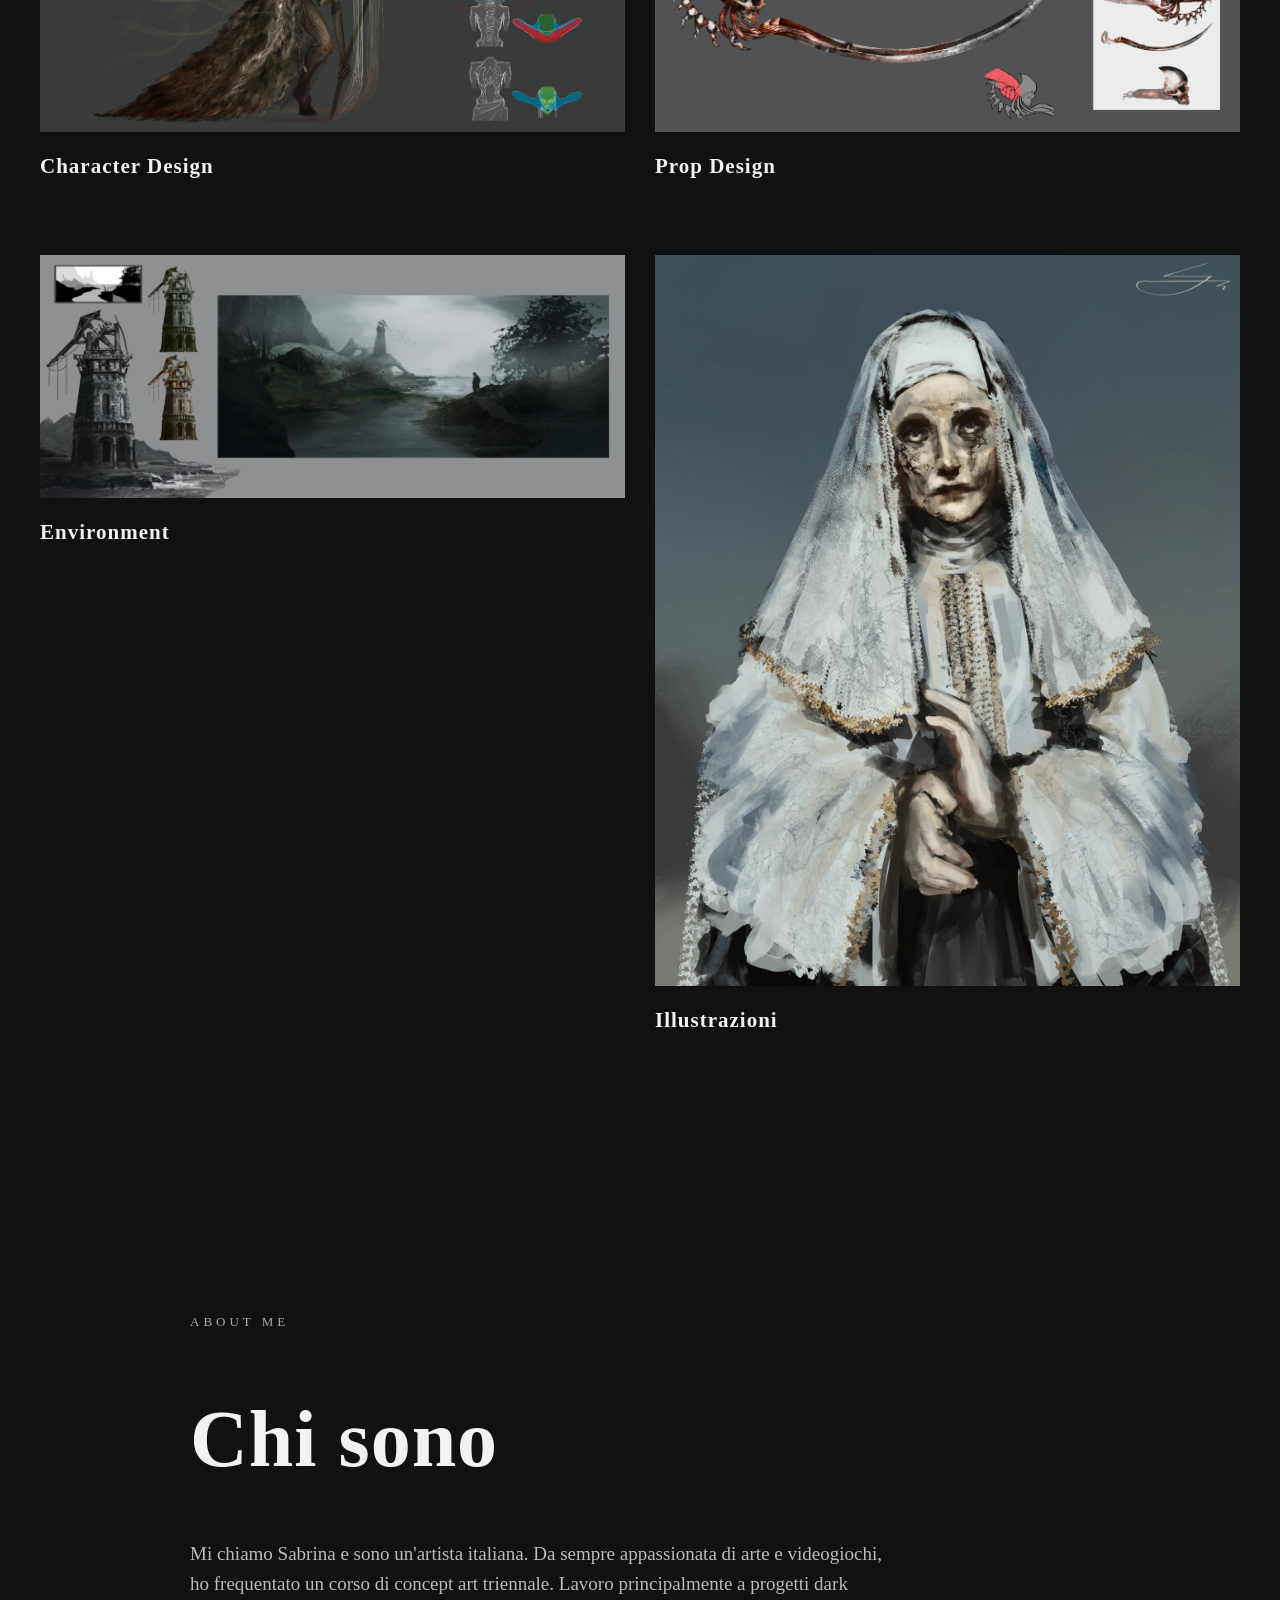
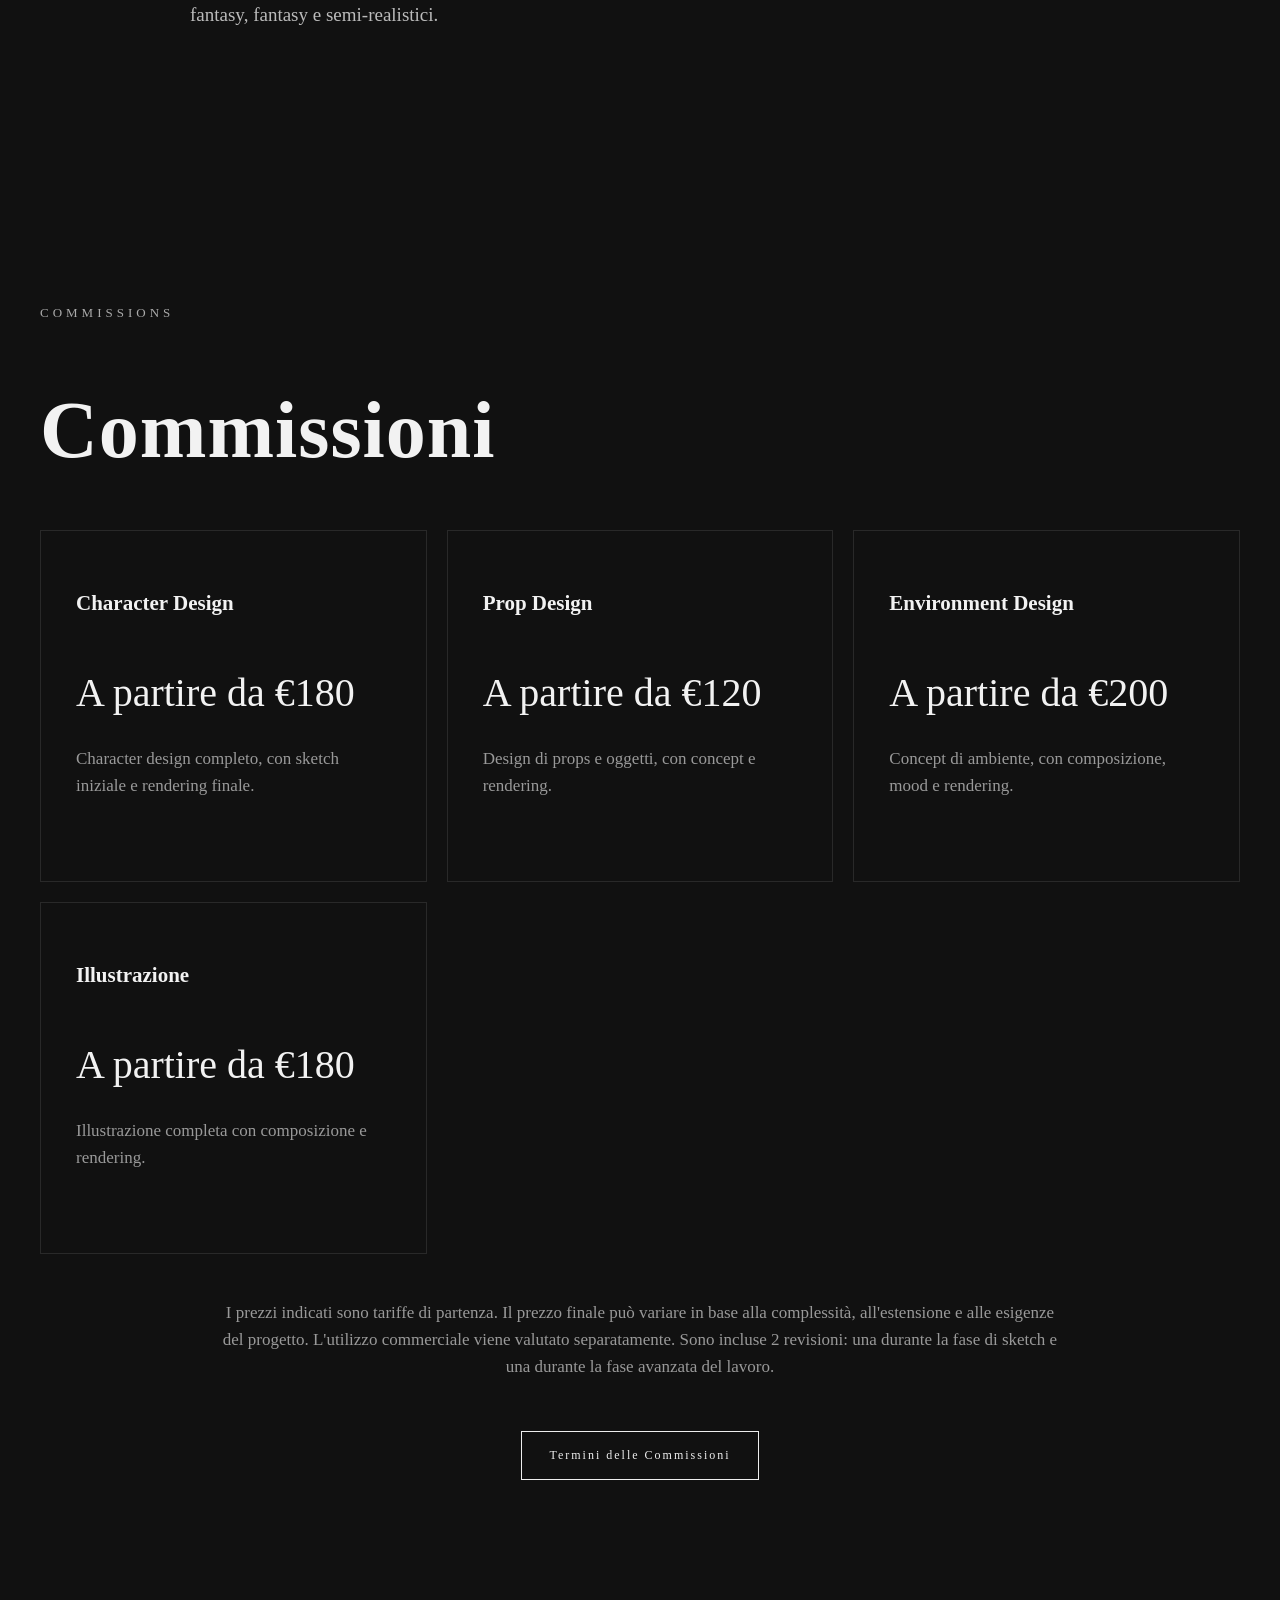
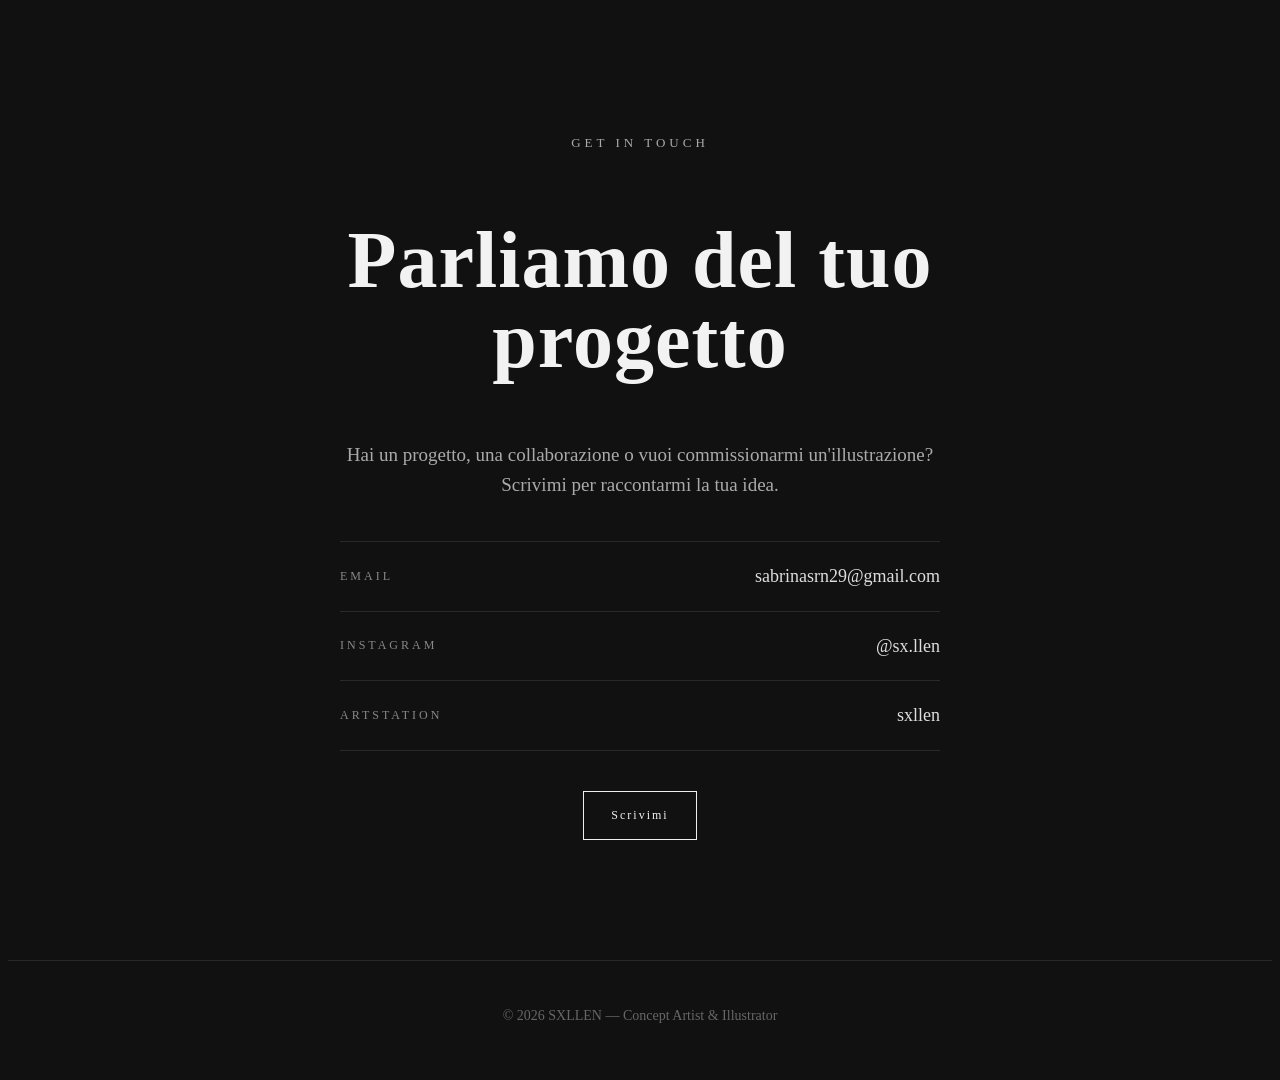
==== commit 316af3db: "Update index.html" ====
--- a/index.html
+++ b/index.html
@@ -5,9 +5,58 @@
 
     <meta charset="UTF-8">
 
-    <meta name="viewport" content="width=device-width, initial-scale=1.0">
-
-    <title>SXLLEN — Concept Artist & Illustrator</title>
+    <meta
+        name="viewport"
+        content="width=device-width, initial-scale=1.0"
+    >
+
+    <title>SXLLEN — Concept Artist & Illustrator | Portfolio</title>
+
+    <meta
+        name="description"
+        content="SXLLEN — Concept Artist & Illustrator. Portfolio di character design, environment design, prop design e illustrazione per progetti fantasy e dark fantasy."
+    >
+
+    <meta
+        name="author"
+        content="SXLLEN"
+    >
+
+    <meta
+        name="robots"
+        content="index, follow"
+    >
+
+    <link
+        rel="canonical"
+        href="https://sxllen-art.github.io/sxllen.github.io/"
+    >
+
+    <!-- Open Graph -->
+    <meta
+        property="og:title"
+        content="SXLLEN — Concept Artist & Illustrator | Portfolio"
+    >
+
+    <meta
+        property="og:description"
+        content="Portfolio di SXLLEN, Concept Artist & Illustrator specializzata in character design, environment design, prop design e illustrazione."
+    >
+
+    <meta
+        property="og:type"
+        content="website"
+    >
+
+    <meta
+        property="og:url"
+        content="https://sxllen-art.github.io/sxllen.github.io/"
+    >
+
+    <meta
+        property="og:site_name"
+        content="SXLLEN"
+    >
 
     <link rel="stylesheet" href="style.css">
 
